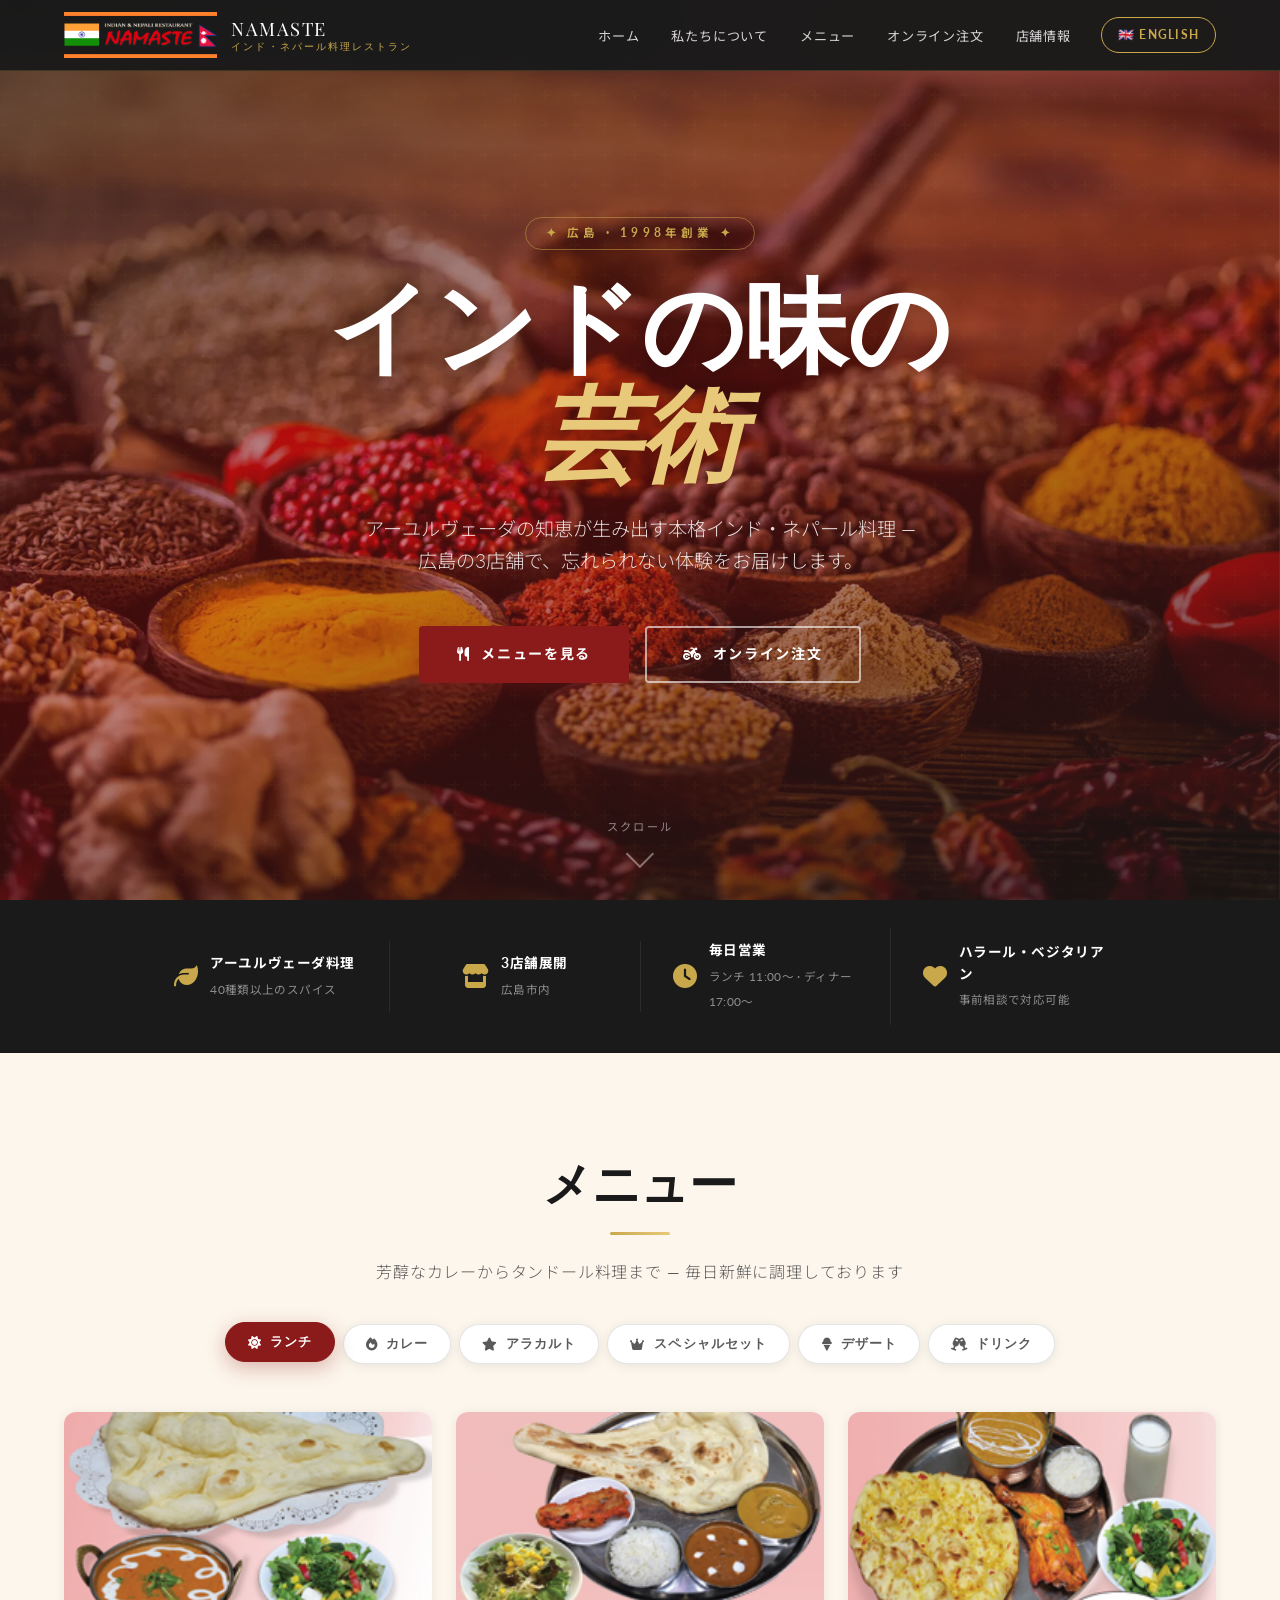
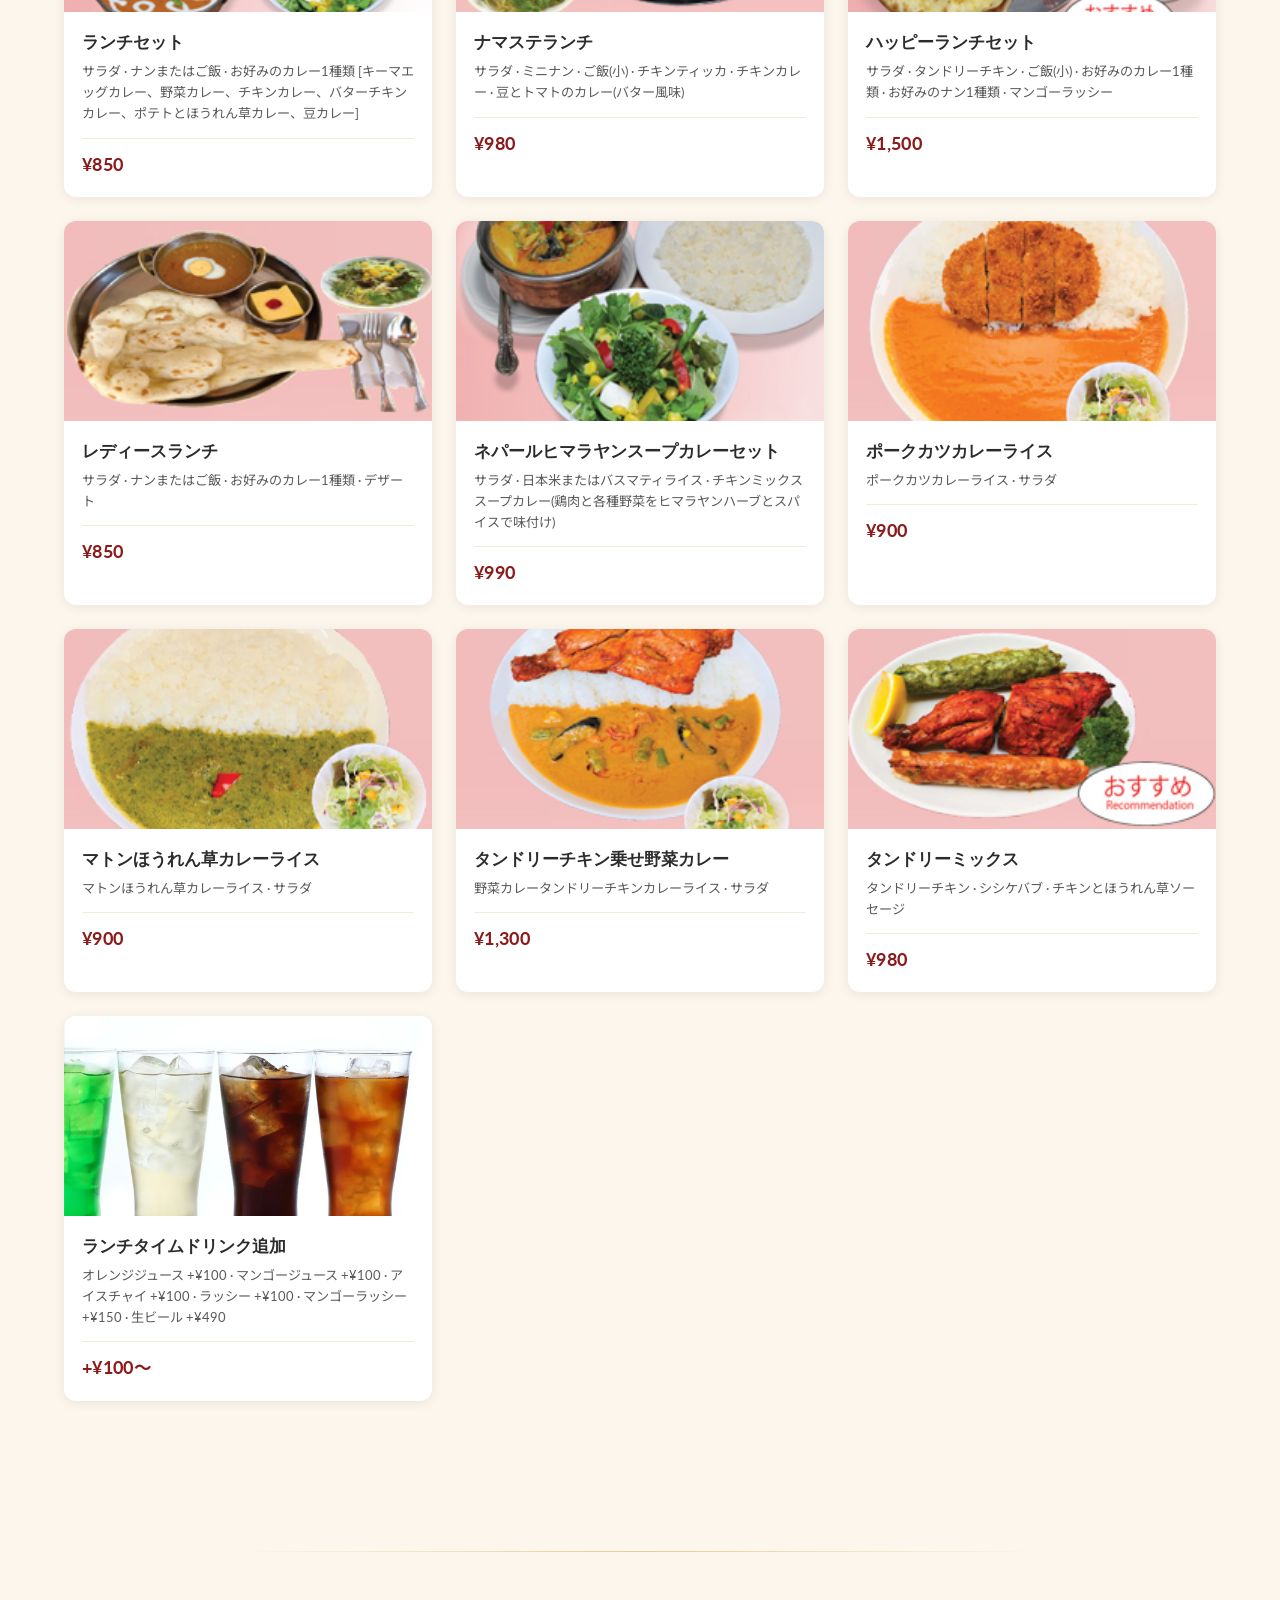
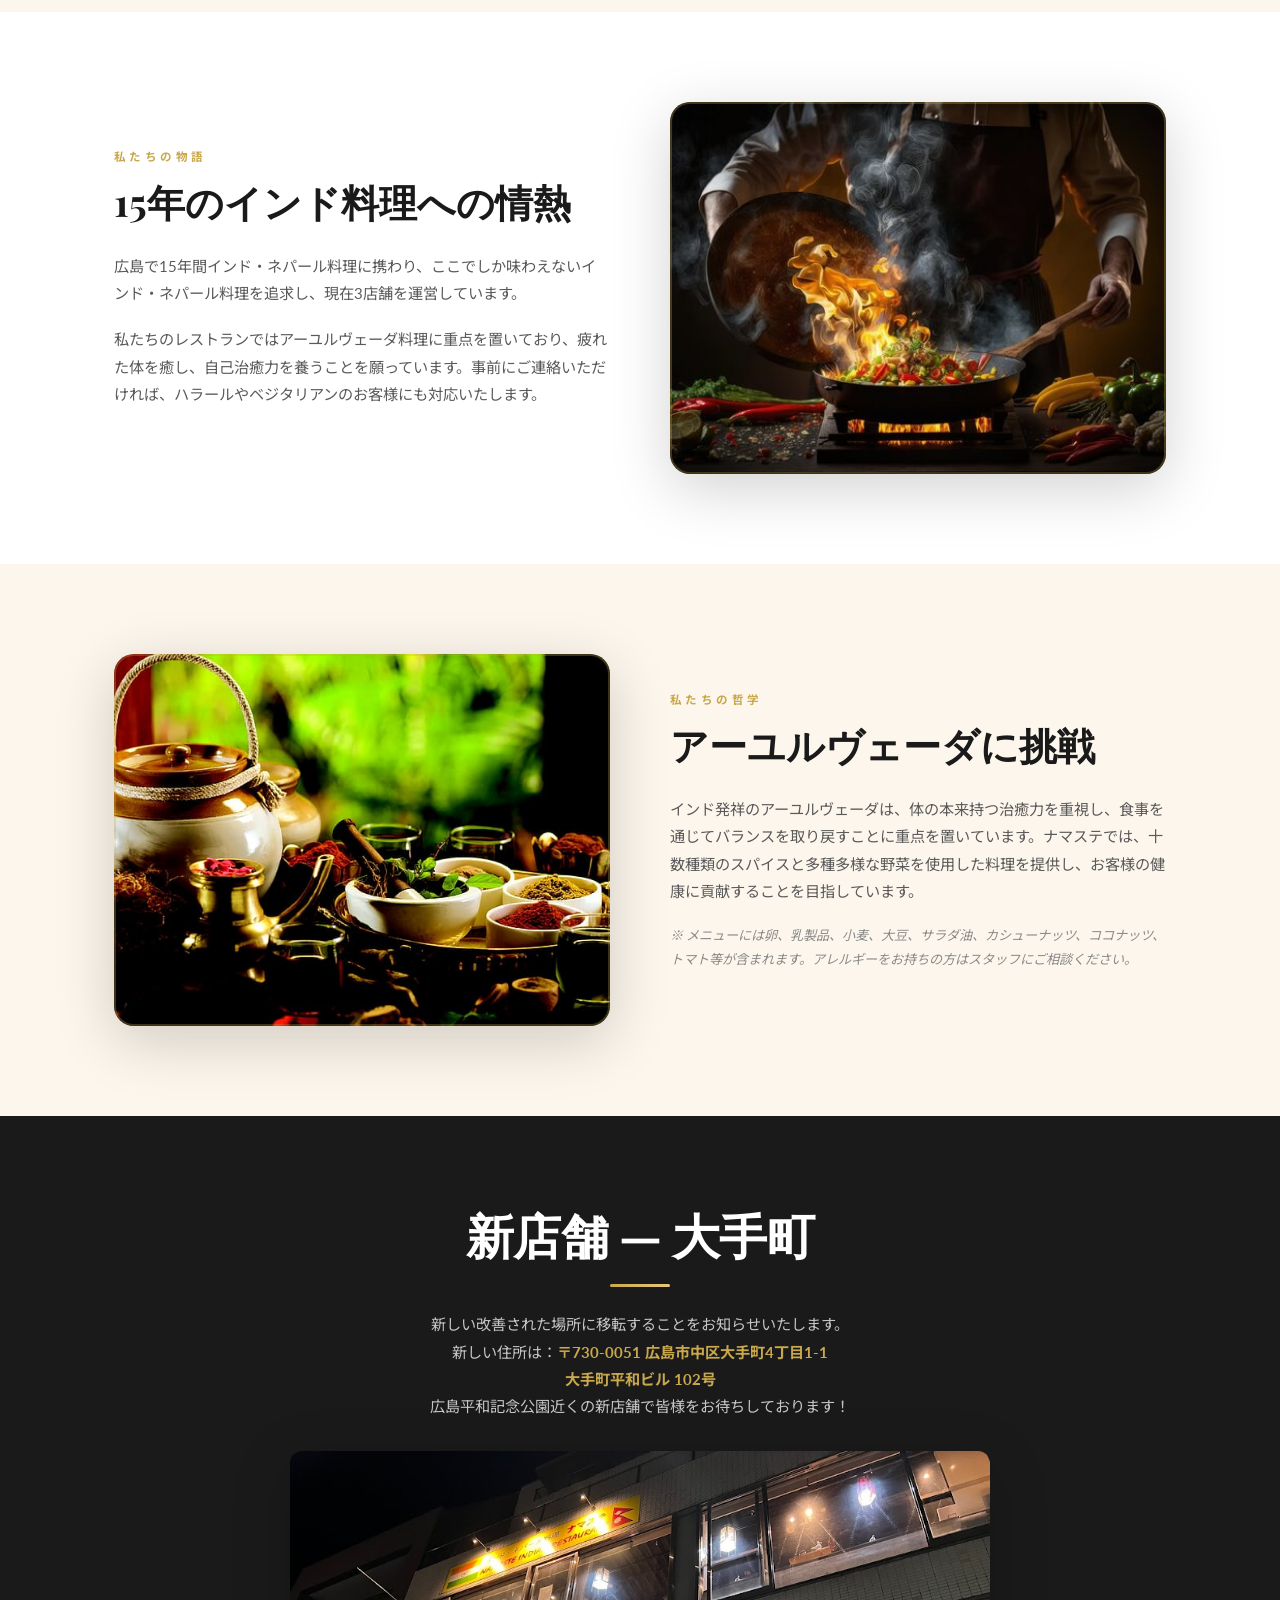
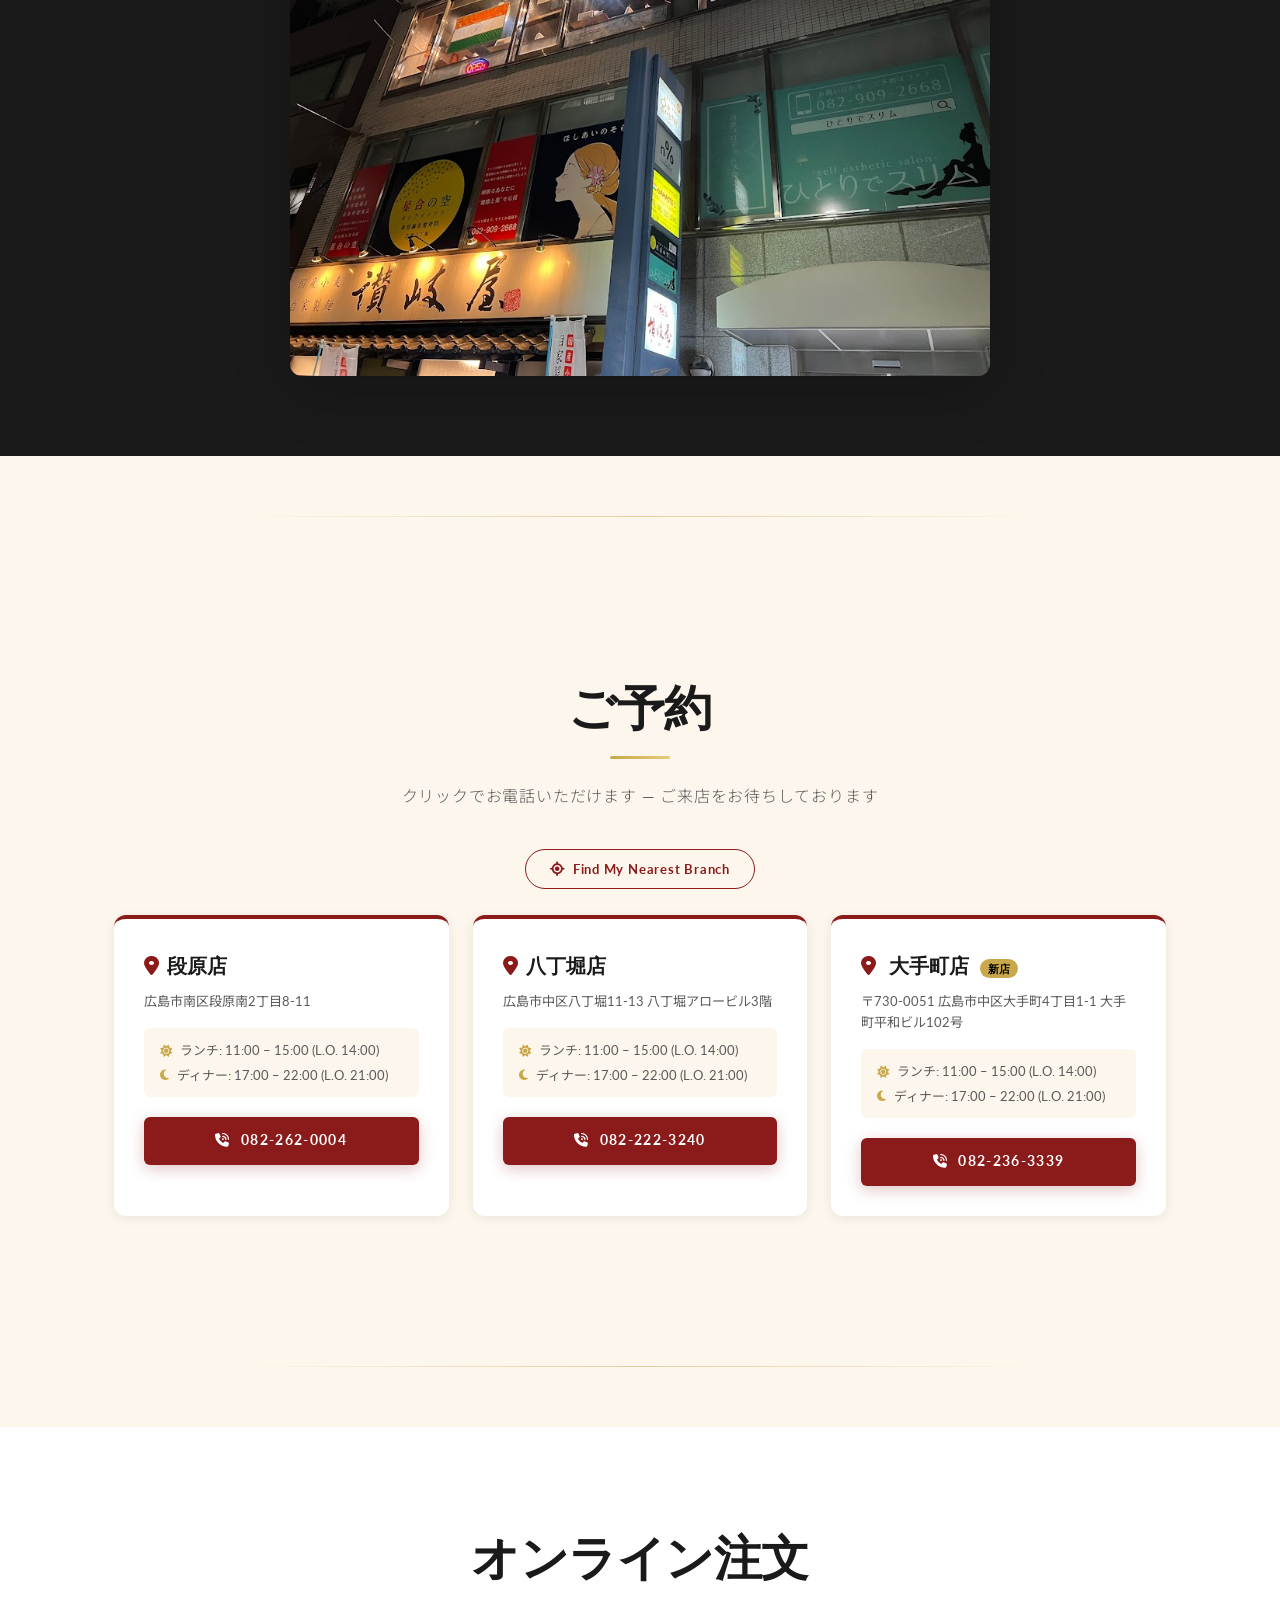
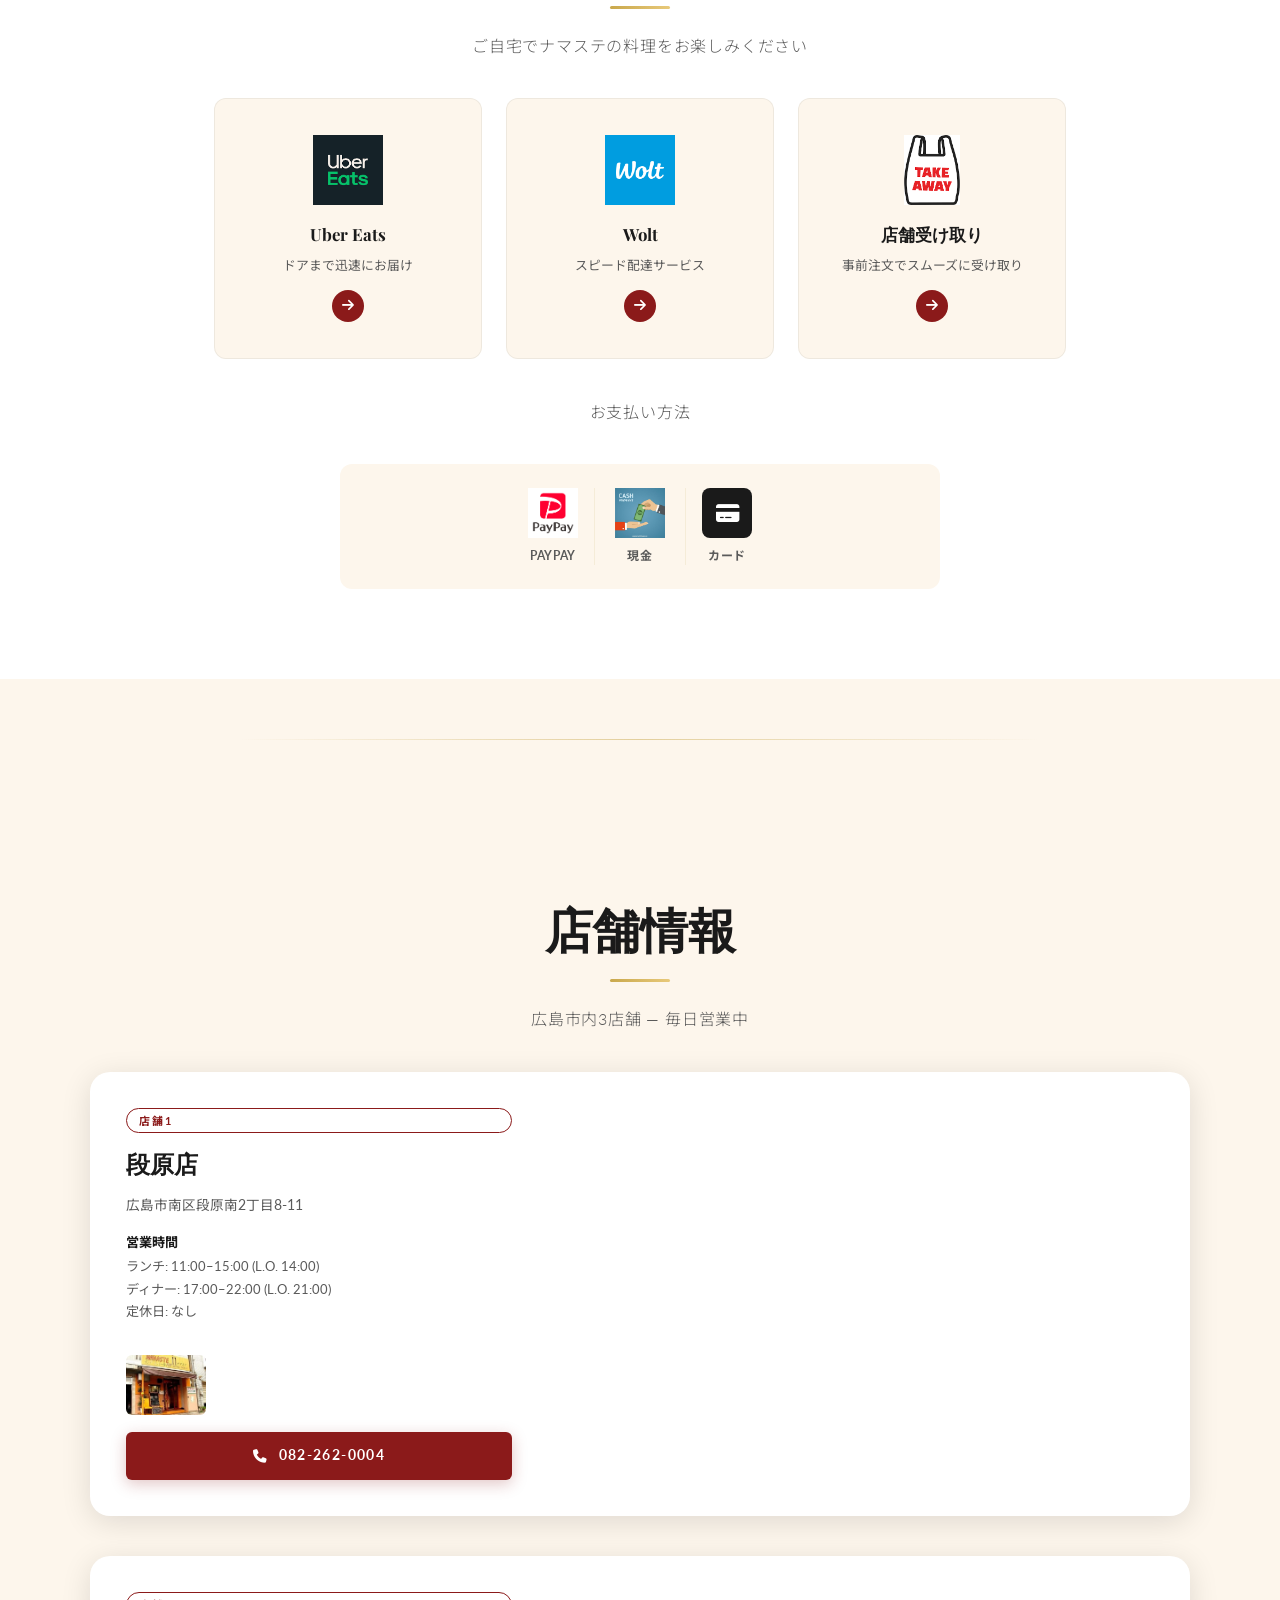
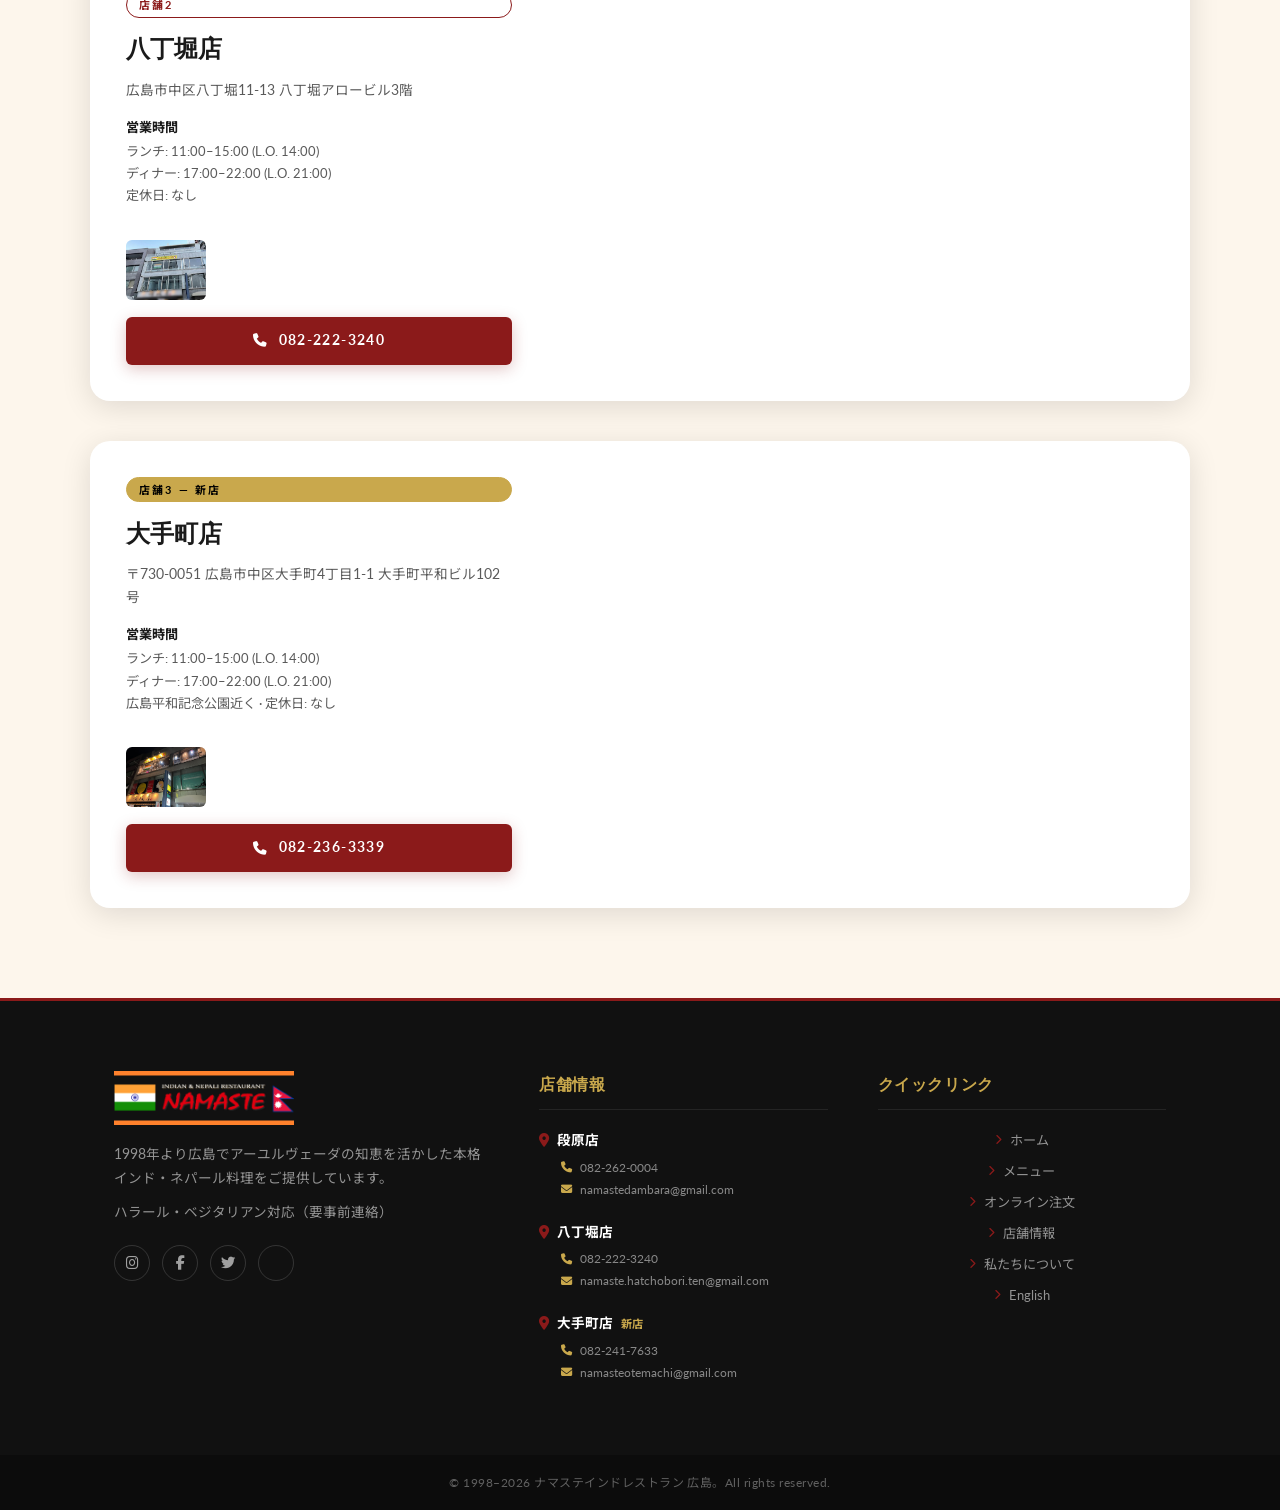
==== web-v2/index.html @ 7090108d "Added new verison of Web in new folder" ====
<!DOCTYPE html>
<html lang="ja">
<head>
  <meta charset="UTF-8" />
  <meta name="viewport" content="width=device-width, initial-scale=1.0" />
  <title>NAMASTE — 本格インド・ネパール料理レストラン 広島</title>
  <meta name="description" content="広島のナマステインドレストラン — 段原、八丁堀、大手町で本格インド・ネパール料理をご提供。イートイン、テイクアウト、Uber Eats・Wolt配達対応。" />
  <link rel="icon" type="image/x-icon" href="img/logo.png" />
  <link rel="stylesheet" href="css/index.css" />
  <link rel="stylesheet" href="css/hamburg.css" />
  <link rel="stylesheet" href="https://cdnjs.cloudflare.com/ajax/libs/font-awesome/6.4.0/css/all.min.css" />
  <script defer src="js/hamburg.js"></script>
  <script defer src="js/jp.index.js"></script>
</head>
<body>

<!-- ============================================================
     HEADER
     ============================================================ -->
<header id="site-header">
  <div class="header-container">
    <a href="#home" class="logo-link" aria-label="ナマステ ホーム">
      <img src="img/logo.png" alt="ナマステ ロゴ" class="logo" />
      <div class="logo-text">
        NAMASTE
        <span>インド・ネパール料理レストラン</span>
      </div>
    </a>

    <nav aria-label="メインナビゲーション">
      <button class="hamburger" id="hamburger" aria-label="メニューを開く" aria-expanded="false">
        <span class="bar"></span>
        <span class="bar"></span>
        <span class="bar"></span>
      </button>

      <ul id="nav-list">
        <li><a href="#home">ホーム</a></li>
        <li><a href="#about_us">私たちについて</a></li>
        <li><a href="#menu">メニュー</a></li>
        <li><a href="#order">オンライン注文</a></li>
        <li><a href="#locations">店舗情報</a></li>
        <li class="mobile-language">
          <a href="english.page.html" class="language-button">🇬🇧 English</a>
        </li>
      </ul>

      <a href="english.page.html" class="language-button desktop-language">🇬🇧 English</a>
    </nav>
  </div>
</header>

<!-- ============================================================
     HERO
     ============================================================ -->
<section class="hero" id="home">
  <div class="hero-bg">
    <img id="heroBg" src="img/main-image.jpg" alt="ナマステレストラン — 本格インド料理" />
  </div>
  <div class="hero-overlay"></div>

  <div class="hero-content">
    <span class="hero-badge">✦ 広島 · 1998年創業 ✦</span>
    <h1 class="hero-title">
      インドの味の<br /><em>芸術</em>
    </h1>
    <p class="hero-tagline">
      アーユルヴェーダの知恵が生み出す本格インド・ネパール料理 —
      広島の3店舗で、忘れられない体験をお届けします。
    </p>
    <div class="hero-cta-group">
      <a href="#menu" class="btn-primary">
        <i class="fas fa-utensils"></i> メニューを見る
      </a>
      <a href="#order" class="btn-secondary">
        <i class="fas fa-motorcycle"></i> オンライン注文
      </a>
    </div>
  </div>

  <div class="hero-scroll-hint" aria-hidden="true">
    <span>スクロール</span>
    <div class="scroll-arrow"></div>
  </div>
</section>

<!-- ============================================================
     FEATURES STRIP
     ============================================================ -->
<div class="features-strip" aria-hidden="true">
  <div class="features-strip-inner">
    <div class="feature-item">
      <span class="feature-icon"><i class="fas fa-leaf"></i></span>
      <div class="feature-text">
        <strong>アーユルヴェーダ料理</strong>
        <span>40種類以上のスパイス</span>
      </div>
    </div>
    <div class="feature-item">
      <span class="feature-icon"><i class="fas fa-store"></i></span>
      <div class="feature-text">
        <strong>3店舗展開</strong>
        <span>広島市内</span>
      </div>
    </div>
    <div class="feature-item">
      <span class="feature-icon"><i class="fas fa-clock"></i></span>
      <div class="feature-text">
        <strong>毎日営業</strong>
        <span>ランチ 11:00〜 · ディナー 17:00〜</span>
      </div>
    </div>
    <div class="feature-item">
      <span class="feature-icon"><i class="fas fa-heart"></i></span>
      <div class="feature-text">
        <strong>ハラール・ベジタリアン</strong>
        <span>事前相談で対応可能</span>
      </div>
    </div>
  </div>
</div>

<!-- ============================================================
     MENU SECTION
     ============================================================ -->
<section id="menu" aria-labelledby="menu-heading">
  <div class="menu-header reveal">
    <h2 class="section-title" id="menu-heading">メニュー</h2>
    <span class="gold-line"></span>
    <p class="section-subtitle">芳醇なカレーからタンドール料理まで — 毎日新鮮に調理しております</p>
  </div>

  <div class="menu-categories" role="tablist" aria-label="メニューカテゴリ">
    <button onclick="showCategory('lunch')" class="active" role="tab">
      <i class="fas fa-sun"></i> ランチ
    </button>
    <button onclick="showCategory('curry')" role="tab">
      <i class="fas fa-fire"></i> カレー
    </button>
    <button onclick="showCategory('ala-carte')" role="tab">
      <i class="fas fa-star"></i> アラカルト
    </button>
    <button onclick="showCategory('special')" role="tab">
      <i class="fas fa-crown"></i> スペシャルセット
    </button>
    <button onclick="showCategory('dessert')" role="tab">
      <i class="fas fa-ice-cream"></i> デザート
    </button>
    <button onclick="showDrinksCategory(this)" role="tab">
      <i class="fas fa-glass-cheers"></i> ドリンク
    </button>
  </div>

  <!-- Food items grid -->
  <div id="menu-items" style="display:grid;"></div>

  <!-- Drinks section -->
  <div id="drinks-items" style="display:none;">
    <div class="drinks-filter container">
      <button class="filter-btn active" data-cat="all">
        <i class="fas fa-star category-icon"></i> すべて
      </button>
      <button class="filter-btn" data-cat="beer">
        <i class="fas fa-beer category-icon"></i> ビール
      </button>
      <button class="filter-btn" data-cat="whiskey">
        <i class="fas fa-whiskey-glass category-icon"></i> ウィスキー
      </button>
      <button class="filter-btn" data-cat="cocktail">
        <i class="fas fa-cocktail category-icon"></i> カクテル
      </button>
      <button class="filter-btn" data-cat="wine">
        <i class="fas fa-wine-bottle category-icon"></i> ワイン
      </button>
      <button class="filter-btn" data-cat="plum">
        <i class="fas fa-wine-glass category-icon"></i> 梅酒
      </button>
      <button class="filter-btn" data-cat="soft">
        <i class="fas fa-glass-water category-icon"></i> ソフトドリンク
      </button>
    </div>
    <div id="drinksContainer"></div>
  </div>
</section>

<hr class="section-divider" />

<!-- ============================================================
     ABOUT SECTION
     ============================================================ -->
<div id="about_us">
  <!-- Experience -->
  <section class="about-section" id="about-experience">
    <div class="about-content reveal">
      <div class="about-text">
        <span class="eyebrow">私たちの物語</span>
        <h2>15年のインド料理への情熱</h2>
        <p>
          広島で15年間インド・ネパール料理に携わり、ここでしか味わえないインド・ネパール料理を追求し、現在3店舗を運営しています。
        </p>
        <p>
          私たちのレストランではアーユルヴェーダ料理に重点を置いており、疲れた体を癒し、自己治癒力を養うことを願っています。事前にご連絡いただければ、ハラールやベジタリアンのお客様にも対応いたします。
        </p>
      </div>
      <div class="about-image-wrap">
        <img src="img/Ecperence.jpg" alt="料理への情熱と技術" loading="lazy" />
      </div>
    </div>
  </section>

  <!-- Ayurveda -->
  <section class="about-section" id="about-ayurveda">
    <div class="about-content reverse reveal">
      <div class="about-text">
        <span class="eyebrow">私たちの哲学</span>
        <h2>アーユルヴェーダに挑戦</h2>
        <p>
          インド発祥のアーユルヴェーダは、体の本来持つ治癒力を重視し、食事を通じてバランスを取り戻すことに重点を置いています。ナマステでは、十数種類のスパイスと多種多様な野菜を使用した料理を提供し、お客様の健康に貢献することを目指しています。
        </p>
        <p style="font-size:0.82rem; color: var(--text-light); font-style: italic;">
          ※ メニューには卵、乳製品、小麦、大豆、サラダ油、カシューナッツ、ココナッツ、トマト等が含まれます。アレルギーをお持ちの方はスタッフにご相談ください。
        </p>
      </div>
      <div class="about-image-wrap">
        <img src="img/Aayurveda.jpg" alt="アーユルヴェーダのスパイスと食材" loading="lazy" />
      </div>
    </div>
  </section>
</div>

<!-- New Store Notice -->
<div class="relocation-section reveal">
  <div class="container">
    <h2 class="section-title" style="color:var(--white);">新店舗 — 大手町</h2>
    <span class="gold-line"></span>
    <p>
      新しい改善された場所に移転することをお知らせいたします。<br />
      新しい住所は：<strong>〒730-0051 広島市中区大手町4丁目1-1<br />
      大手町平和ビル 102号</strong><br />
      広島平和記念公園近くの新店舗で皆様をお待ちしております！
    </p>
    <div class="relocation-img">
      <img src="img/NEW_store_1.jpeg" alt="大手町新店舗外観" loading="lazy" />
    </div>
  </div>
</div>

<hr class="section-divider" />

<!-- ============================================================
     RESERVATIONS
     ============================================================ -->
<section class="reservations-section" aria-labelledby="reservations-heading">
  <div class="container">
    <h2 class="section-title reveal" id="reservations-heading">ご予約</h2>
    <span class="gold-line"></span>
    <p class="section-subtitle reveal">クリックでお電話いただけます — ご来店をお待ちしております</p>
  </div>

  <!-- Geo detect -->
<div class="container" style="text-align:center;">
  <button class="geo-btn" id="geoBtn" onclick="findNearest()">
    <i class="fas fa-location-crosshairs"></i> Find My Nearest Branch
  </button>
</div>
<div class="container">
  <div class="nearest-banner" id="nearestBanner">
    <i class="fas fa-star"></i>
    <span id="nearestText">Detecting…</span>
  </div>
</div>

  <div class="branches-grid">
    <!-- Dambara -->
    <div class="branch-card reveal">
      <h3><i class="fas fa-map-marker-alt" style="color:var(--crimson);margin-right:8px;"></i>段原店</h3>
      <p class="branch-addr">広島市南区段原南2丁目8-11</p>
      <div class="branch-hours">
        <span><i class="fas fa-sun"></i> ランチ: 11:00 – 15:00 (L.O. 14:00)</span>
        <span><i class="fas fa-moon"></i> ディナー: 17:00 – 22:00 (L.O. 21:00)</span>
      </div>
      <a href="tel:0822620004" class="call-button">
        <i class="fas fa-phone-volume"></i> 082-262-0004
      </a>
    </div>

    <!-- Hatchobori -->
    <div class="branch-card reveal">
      <h3><i class="fas fa-map-marker-alt" style="color:var(--crimson);margin-right:8px;"></i>八丁堀店</h3>
      <p class="branch-addr">広島市中区八丁堀11-13 八丁堀アロービル3階</p>
      <div class="branch-hours">
        <span><i class="fas fa-sun"></i> ランチ: 11:00 – 15:00 (L.O. 14:00)</span>
        <span><i class="fas fa-moon"></i> ディナー: 17:00 – 22:00 (L.O. 21:00)</span>
      </div>
      <a href="tel:0822223240" class="call-button">
        <i class="fas fa-phone-volume"></i> 082-222-3240
      </a>
    </div>

    <!-- Otemachi -->
    <div class="branch-card reveal">
      <h3>
        <i class="fas fa-map-marker-alt" style="color:var(--crimson);margin-right:8px;"></i>
        大手町店 <span style="font-size:0.7rem;background:var(--gold);color:#000;padding:2px 8px;border-radius:10px;margin-left:6px;font-weight:700;">新店</span>
      </h3>
      <p class="branch-addr">〒730-0051 広島市中区大手町4丁目1-1 大手町平和ビル102号</p>
      <div class="branch-hours">
        <span><i class="fas fa-sun"></i> ランチ: 11:00 – 15:00 (L.O. 14:00)</span>
        <span><i class="fas fa-moon"></i> ディナー: 17:00 – 22:00 (L.O. 21:00)</span>
      </div>
      <a href="tel:0822363339" class="call-button">
        <i class="fas fa-phone-volume"></i> 082-236-3339
      </a>
    </div>
  </div>
</section>

<hr class="section-divider" />

<!-- ============================================================
     ONLINE ORDER
     ============================================================ -->
<section class="order-section" id="order" aria-labelledby="order-heading">
  <div class="container">
    <h2 class="section-title reveal" id="order-heading">オンライン注文</h2>
    <span class="gold-line"></span>
    <p class="section-subtitle reveal">ご自宅でナマステの料理をお楽しみください</p>
  </div>

  <div class="order-cards">
    <a href="#" class="order-card reveal">
      <img src="img/ubber_eats.png" alt="Uber Eats" class="order-card-img" loading="lazy" />
      <h3>Uber Eats</h3>
      <p>ドアまで迅速にお届け</p>
      <span class="order-arrow"><i class="fas fa-arrow-right"></i></span>
    </a>
    <a href="#" class="order-card reveal">
      <img src="img/wolt.png" alt="Wolt" class="order-card-img" loading="lazy" />
      <h3>Wolt</h3>
      <p>スピード配達サービス</p>
      <span class="order-arrow"><i class="fas fa-arrow-right"></i></span>
    </a>
    <a href="#" class="order-card reveal">
      <img src="img/take_away.png" alt="テイクアウト" class="order-card-img" loading="lazy" />
      <h3>店舗受け取り</h3>
      <p>事前注文でスムーズに受け取り</p>
      <span class="order-arrow"><i class="fas fa-arrow-right"></i></span>
    </a>
  </div>

  <!-- Payment methods -->
  <div class="container" style="margin-top:2.5em;">
    <p class="section-subtitle" style="margin-bottom:1em;">お支払い方法</p>
    <div class="payment-row reveal">
      <div class="payment-item">
        <img src="img/paypay.png" alt="PayPay" loading="lazy" />
        <span>PayPay</span>
      </div>
      <div class="payment-item" style="padding:0 20px;border-left:1px solid var(--cream-dark);border-right:1px solid var(--cream-dark);">
        <img src="img/cash_pay.jpg" alt="現金" loading="lazy" />
        <span>現金</span>
      </div>
      <div class="payment-item">
        <div style="width:50px;height:50px;background:var(--charcoal);border-radius:8px;display:flex;align-items:center;justify-content:center;">
          <i class="fas fa-credit-card" style="color:white;font-size:1.3rem;"></i>
        </div>
        <span>カード</span>
      </div>
    </div>
  </div>
</section>

<hr class="section-divider" />

<!-- ============================================================
     LOCATIONS
     ============================================================ -->
<section class="locations-section" id="locations" aria-labelledby="locations-heading">
  <div class="container">
    <h2 class="section-title reveal" id="locations-heading">店舗情報</h2>
    <span class="gold-line"></span>
    <p class="section-subtitle reveal">広島市内3店舗 — 毎日営業中</p>
  </div>

  <div class="container">
    <!-- Store 1: Dambara -->
    <div class="location-card reveal">
      <div class="location-info">
        <span class="location-badge">店舗1</span>
        <h3>段原店</h3>
        <address>広島市南区段原南2丁目8-11</address>
        <div class="location-hours">
          <strong>営業時間</strong>
          ランチ: 11:00–15:00 (L.O. 14:00)<br />
          ディナー: 17:00–22:00 (L.O. 21:00)<br />
          定休日: なし
        </div>
        <div class="location-store-imgs">
          <img src="img/store_damnbara.jpg" alt="段原店" loading="lazy" />
        </div>
        <a href="tel:0822620004" class="call-button" style="margin-top:1.25em;">
          <i class="fas fa-phone"></i> 082-262-0004
        </a>
      </div>
      <div class="location-map">
        <iframe
          src="https://www.google.com/maps/embed?pb=!1m18!1m12!1m3!1d13170.638243427513!2d132.4585525871582!3d34.38457799999998!2m3!1f0!2f0!3f0!3m2!1i1024!2i768!4f13.1!3m3!1m2!1s0x355aa1fa2b9f9dbb%3A0xc8619b142b83a390!2sNamaste%20Indian%20Restaurant!5e0!3m2!1sen!2snp!4v1722156039925!5m2!1sen!2snp"
          title="段原店 地図"
          allowfullscreen=""
          loading="lazy"
          referrerpolicy="no-referrer-when-downgrade">
        </iframe>
      </div>
    </div>

    <!-- Store 2: Hatchobori -->
    <div class="location-card reveal">
      <div class="location-info">
        <span class="location-badge">店舗2</span>
        <h3>八丁堀店</h3>
        <address>広島市中区八丁堀11-13 八丁堀アロービル3階</address>
        <div class="location-hours">
          <strong>営業時間</strong>
          ランチ: 11:00–15:00 (L.O. 14:00)<br />
          ディナー: 17:00–22:00 (L.O. 21:00)<br />
          定休日: なし
        </div>
        <div class="location-store-imgs">
          <img src="img/New_location.jpg" alt="八丁堀店" loading="lazy" />
        </div>
        <a href="tel:0822223240" class="call-button" style="margin-top:1.25em;">
          <i class="fas fa-phone"></i> 082-222-3240
        </a>
      </div>
      <div class="location-map">
        <iframe
          src="https://www.google.com/maps/embed?pb=!1m14!1m8!1m3!1d13169.012060725228!2d132.4432983!3d34.3949144!3m2!1i1024!2i768!4f13.1!3m3!1m2!1s0x355aa1fa2b753d3b%3A0x86414e2672b36241!2sNamaste!5e0!3m2!1sen!2snp!4v1722155932409!5m2!1sen!2snp"
          title="八丁堀店 地図"
          allowfullscreen=""
          loading="lazy"
          referrerpolicy="no-referrer-when-downgrade">
        </iframe>
      </div>
    </div>

    <!-- Store 3: Otemachi -->
    <div class="location-card reveal">
      <div class="location-info">
        <span class="location-badge" style="background:var(--gold);color:#000;border-color:var(--gold);">店舗3 — 新店</span>
        <h3>大手町店</h3>
        <address>〒730-0051 広島市中区大手町4丁目1-1 大手町平和ビル102号</address>
        <div class="location-hours">
          <strong>営業時間</strong>
          ランチ: 11:00–15:00 (L.O. 14:00)<br />
          ディナー: 17:00–22:00 (L.O. 21:00)<br />
          広島平和記念公園近く · 定休日: なし
        </div>
        <div class="location-store-imgs">
          <img src="img/NEW_store_1.jpeg" alt="大手町新店舗" loading="lazy" />
        </div>
        <a href="tel:0822363339" class="call-button" style="margin-top:1.25em;">
          <i class="fas fa-phone"></i> 082-236-3339
        </a>
      </div>
      <div class="location-map">
        <iframe
          src="https://www.google.com/maps/embed?pb=!1m18!1m12!1m3!1d3292.602863125529!2d132.45392719999998!3d34.3860197!2m3!1f0!2f0!3f0!3m2!1i1024!2i768!4f13.1!3m3!1m2!1s0x355aa3bfef8ae449%3A0x4b156fe8a578f52!2sIndian%20Restaurant%20Namaste!5e0!3m2!1sen!2snp!4v1754825422351!5m2!1sen!2snp"
          title="大手町店 地図"
          allowfullscreen=""
          loading="lazy"
          referrerpolicy="no-referrer-when-downgrade">
        </iframe>
      </div>
    </div>
  </div>
</section>

<!-- ============================================================
     SITE FOOTER
     ============================================================ -->
<footer class="site-footer">
  <div class="footer-grid">
    <!-- Brand -->
    <div class="footer-brand">
      <img src="img/logo.png" alt="ナマステ ロゴ" />
      <p>1998年より広島でアーユルヴェーダの知恵を活かした本格インド・ネパール料理をご提供しています。</p>
      <p>ハラール・ベジタリアン対応（要事前連絡）</p>
      <div class="social-links">
        <a href="#" aria-label="Instagram"><i class="fab fa-instagram"></i></a>
        <a href="#" aria-label="Facebook"><i class="fab fa-facebook-f"></i></a>
        <a href="#" aria-label="Twitter"><i class="fab fa-twitter"></i></a>
        <a href="#" aria-label="TripAdvisor"><i class="fab fa-tripadvisor"></i></a>
      </div>
    </div>

    <!-- Branches -->
    <div class="footer-col">
      <h4>店舗情報</h4>
      <div class="footer-branch">
        <h5><i class="fas fa-map-marker-alt"></i> 段原店</h5>
        <p><i class="fas fa-phone"></i> 082-262-0004</p>
        <p><i class="fas fa-envelope"></i> namastedambara@gmail.com</p>
      </div>
      <div class="footer-branch">
        <h5><i class="fas fa-map-marker-alt"></i> 八丁堀店</h5>
        <p><i class="fas fa-phone"></i> 082-222-3240</p>
        <p><i class="fas fa-envelope"></i> namaste.hatchobori.ten@gmail.com</p>
      </div>
      <div class="footer-branch">
        <h5><i class="fas fa-map-marker-alt"></i> 大手町店 <span style="color:var(--gold);font-size:0.7rem;">新店</span></h5>
        <p><i class="fas fa-phone"></i> 082-241-7633</p>
        <p><i class="fas fa-envelope"></i> namasteotemachi@gmail.com</p>
      </div>
    </div>

    <!-- Quick Links -->
    <div class="footer-col">
      <h4>クイックリンク</h4>
      <nav class="footer-links" aria-label="フッターナビゲーション">
        <a href="#home"><i class="fas fa-chevron-right"></i> ホーム</a>
        <a href="#menu"><i class="fas fa-chevron-right"></i> メニュー</a>
        <a href="#order"><i class="fas fa-chevron-right"></i> オンライン注文</a>
        <a href="#locations"><i class="fas fa-chevron-right"></i> 店舗情報</a>
        <a href="#about_us"><i class="fas fa-chevron-right"></i> 私たちについて</a>
        <a href="english.page.html"><i class="fas fa-chevron-right"></i> English</a>
      </nav>
    </div>
  </div>

  <div class="footer-bottom">
    <p>
      &copy; 1998–<script>document.write(new Date().getFullYear())</script>
      ナマステインドレストラン 広島。All rights reserved.
    </p>
  </div>
</footer>

<!-- Back to Top -->
<button id="page-top" aria-label="ページトップへ戻る" title="ページトップへ">
  <i class="fas fa-chevron-up"></i>
</button>

</body>
</html>
---- web-v2/css/index.css ----
/* ============================================================
   NAMASTE INDIAN RESTAURANT — Main Stylesheet
   Design: Japanese Minimalism × Indian Warmth
   ============================================================ */

/* ── Google Fonts ── */
@import url('https://fonts.googleapis.com/css2?family=Playfair+Display:ital,wght@0,400;0,600;0,700;1,400&family=Lato:wght@300;400;700&family=Noto+Sans+JP:wght@300;400;700&display=swap');

/* ── CSS Variables ── */
:root {
  --crimson:      #8B1A1A;
  --crimson-dark: #6B1313;
  --crimson-light:#C0392B;
  --gold:         #C9A84C;
  --gold-light:   #E8C97A;
  --cream:        #FDF6EC;
  --cream-dark:   #F5ECD8;
  --charcoal:     #1A1A1A;
  --text-dark:    #2C2C2C;
  --text-mid:     #5A5A5A;
  --text-light:   #8A8A8A;
  --white:        #FFFFFF;
  --shadow-sm:    0 2px 12px rgba(0,0,0,0.08);
  --shadow-md:    0 6px 30px rgba(0,0,0,0.12);
  --shadow-lg:    0 15px 60px rgba(0,0,0,0.18);
  --radius-sm:    6px;
  --radius-md:    12px;
  --radius-lg:    20px;
  --transition:   0.35s cubic-bezier(0.4, 0, 0.2, 1);
}

/* ── Reset & Base ── */
*, *::before, *::after { box-sizing: border-box; margin: 0; padding: 0; }

html { scroll-behavior: smooth; font-size: 16px; }

body {
  font-family: 'Lato', 'Noto Sans JP', sans-serif;
  background-color: var(--cream);
  color: var(--text-dark);
  min-height: 100vh;
  overflow-x: hidden;
  line-height: 1.6;
}

img { max-width: 100%; display: block; }

a { text-decoration: none; color: inherit; }

ul { list-style: none; }

/* ── Utility ── */
.container { max-width: 1200px; margin: 0 auto; padding: 0 24px; }

.section-title {
  font-family: 'Playfair Display', serif;
  font-size: clamp(2rem, 4vw, 3rem);
  color: var(--charcoal);
  text-align: center;
  margin-bottom: 0.25em;
  letter-spacing: -0.01em;
}

.section-subtitle {
  text-align: center;
  color: var(--text-mid);
  font-size: 1rem;
  font-weight: 300;
  margin-bottom: 2.5em;
  letter-spacing: 0.05em;
}

.gold-line {
  display: block;
  width: 60px;
  height: 3px;
  background: linear-gradient(90deg, var(--gold), var(--gold-light));
  margin: 0.75em auto 1.5em;
  border-radius: 2px;
}

.section-divider {
  border: none;
  height: 1px;
  background: linear-gradient(90deg, transparent, var(--gold), transparent);
  margin: 60px auto;
  max-width: 800px;
  opacity: 0.5;
}

/* ============================================================
   Geo MAP
   ============================================================ */

/* ── NEAREST BRANCH ── */
.nearest-banner{display:none;align-items:center;gap:10px;background:var(--gold);color:var(--charcoal);padding:10px 16px;border-radius:var(--radius-sm);font-size:.82rem;font-weight:700;margin-bottom:16px;animation:heroFadeIn .5s ease}
.nearest-banner i{font-size:1rem}
.branch-card.nearest{border-top-color:var(--gold);box-shadow:0 0 0 2px var(--gold),var(--shadow-md)}
.nearest-banner.show{display:flex}

/* Mobile: geo button */
.geo-btn{display:flex;align-items:center;justify-content:center;gap:8px;margin:0 auto 2em;padding:11px 24px;background:transparent;border:1.5px solid var(--crimson);border-radius:30px;color:var(--crimson);font-family:'Lato',sans-serif;font-size:.82rem;font-weight:700;letter-spacing:.06em;cursor:pointer;transition:all var(--transition)}
.geo-btn:hover{background:var(--crimson);color:var(--white)}
.geo-btn i{font-size:.9rem}

/* ============================================================
   HEADER & NAVIGATION
   ============================================================ */
header {
  position: fixed;
  top: 0; left: 0; right: 0;
  z-index: 1000;
  background: rgba(26, 26, 26, 0.97);
  backdrop-filter: blur(12px);
  border-bottom: 1px solid rgba(201, 168, 76, 0.2);
  transition: background var(--transition), box-shadow var(--transition);
}

header.scrolled {
  background: rgba(26, 26, 26, 0.99);
  box-shadow: 0 2px 30px rgba(0,0,0,0.3);
}

.header-container {
  display: flex;
  justify-content: space-between;
  align-items: center;
  max-width: 1200px;
  margin: 0 auto;
  padding: 0 24px;
  height: 70px;
}

.logo-link { display: flex; align-items: center; gap: 14px; }

.logo {
  height: 46px;
  width: auto;
  pointer-events: none;
  user-select: none;
  filter: brightness(1.05);
}

.logo-text {
  font-family: 'Playfair Display', serif;
  font-size: 1.15rem;
  color: var(--white);
  letter-spacing: 0.08em;
  line-height: 1.2;
}

.logo-text span {
  display: block;
  font-size: 0.65rem;
  color: var(--gold);
  font-family: 'Lato', sans-serif;
  font-weight: 300;
  letter-spacing: 0.2em;
  text-transform: uppercase;
}

nav { display: flex; align-items: center; gap: 8px; }

#nav-list {
  display: flex;
  align-items: center;
  gap: 4px;
}

#nav-list li a {
  color: rgba(255,255,255,0.82);
  font-size: 0.82rem;
  font-weight: 400;
  letter-spacing: 0.06em;
  text-transform: uppercase;
  padding: 8px 14px;
  border-radius: var(--radius-sm);
  transition: color var(--transition), background var(--transition);
  position: relative;
}

#nav-list li a::after {
  content: '';
  position: absolute;
  bottom: 4px; left: 14px; right: 14px;
  height: 1px;
  background: var(--gold);
  transform: scaleX(0);
  transition: transform var(--transition);
}

#nav-list li a:hover { color: var(--gold); }
#nav-list li a:hover::after { transform: scaleX(1); }

.language-button {
  display: inline-flex;
  align-items: center;
  gap: 6px;
  padding: 7px 16px;
  border: 1px solid var(--gold);
  border-radius: 30px;
  color: var(--gold);
  font-size: 0.78rem;
  font-weight: 700;
  letter-spacing: 0.1em;
  text-transform: uppercase;
  background: transparent;
  transition: background var(--transition), color var(--transition);
  margin-left: 8px;
}

.language-button:hover {
  background: var(--gold);
  color: var(--charcoal);
}

/* Hamburger */
.hamburger {
  display: none;
  flex-direction: column;
  justify-content: center;
  gap: 5px;
  cursor: pointer;
  width: 36px;
  height: 36px;
  padding: 4px;
  margin-left: 8px;
}

.hamburger .bar {
  width: 24px;
  height: 2px;
  background: var(--white);
  border-radius: 2px;
  transition: all 0.35s ease;
  transform-origin: center;
}

.hamburger.active .bar:nth-child(1) { transform: translateY(7px) rotate(45deg); }
.hamburger.active .bar:nth-child(2) { opacity: 0; transform: scaleX(0); }
.hamburger.active .bar:nth-child(3) { transform: translateY(-7px) rotate(-45deg); }

/* Mobile nav */
.mobile-language { display: none; }

/* ============================================================
   HERO SECTION
   ============================================================ */
.hero {
  position: relative;
  height: 100vh;
  min-height: 600px;
  overflow: hidden;
  display: flex;
  align-items: center;
  justify-content: center;
}

.hero-bg {
  position: absolute;
  inset: 0;
  z-index: 0;
}

.hero-bg img {
  width: 100%;
  height: 100%;
  object-fit: cover;
  object-position: center;
  will-change: transform;
}

.hero-overlay {
  position: absolute;
  inset: 0;
  background: linear-gradient(
    160deg,
    rgba(26,26,26,0.72) 0%,
    rgba(139,26,26,0.45) 50%,
    rgba(26,26,26,0.75) 100%
  );
  z-index: 1;
}

/* Decorative corner */
.hero-overlay::before {
  content: '';
  position: absolute;
  top: 0; left: 0;
  width: 100%; height: 100%;
  background: url("data:image/svg+xml,%3Csvg width='60' height='60' viewBox='0 0 60 60' xmlns='http://www.w3.org/2000/svg'%3E%3Cg fill='none' fill-rule='evenodd'%3E%3Cg fill='%23C9A84C' fill-opacity='0.03'%3E%3Cpath d='M36 34v-4h-2v4h-4v2h4v4h2v-4h4v-2h-4zm0-30V0h-2v4h-4v2h4v4h2V6h4V4h-4zM6 34v-4H4v4H0v2h4v4h2v-4h4v-2H6zM6 4V0H4v4H0v2h4v4h2V6h4V4H6z'/%3E%3C/g%3E%3C/g%3E%3C/svg%3E");
}

.hero-content {
  position: relative;
  z-index: 2;
  text-align: center;
  color: var(--white);
  padding: 0 24px;
  max-width: 780px;
  animation: heroFadeIn 1.2s ease forwards;
}

@keyframes heroFadeIn {
  from { opacity: 0; transform: translateY(30px); }
  to   { opacity: 1; transform: translateY(0); }
}

.hero-badge {
  display: inline-block;
  font-size: 0.72rem;
  font-weight: 700;
  letter-spacing: 0.35em;
  text-transform: uppercase;
  color: var(--gold);
  border: 1px solid rgba(201, 168, 76, 0.5);
  border-radius: 30px;
  padding: 6px 20px;
  margin-bottom: 1.5em;
  animation: heroFadeIn 1.2s 0.2s ease both;
}

.hero-title {
  font-family: 'Playfair Display', serif;
  font-size: clamp(3rem, 8vw, 6.5rem);
  line-height: 1.05;
  font-weight: 700;
  margin-bottom: 0.3em;
  animation: heroFadeIn 1.2s 0.4s ease both;
  text-shadow: 0 2px 20px rgba(0,0,0,0.3);
}

.hero-title em {
  font-style: italic;
  color: var(--gold-light);
}

.hero-tagline {
  font-size: clamp(1rem, 2vw, 1.2rem);
  font-weight: 300;
  line-height: 1.7;
  color: rgba(255,255,255,0.85);
  margin-bottom: 2.5em;
  animation: heroFadeIn 1.2s 0.6s ease both;
  max-width: 560px;
  margin-left: auto;
  margin-right: auto;
}

.hero-cta-group {
  display: flex;
  gap: 16px;
  justify-content: center;
  flex-wrap: wrap;
  animation: heroFadeIn 1.2s 0.8s ease both;
}

.btn-primary {
  display: inline-flex;
  align-items: center;
  gap: 10px;
  padding: 15px 36px;
  background: var(--crimson);
  color: var(--white);
  border: 2px solid var(--crimson);
  border-radius: 4px;
  font-size: 0.88rem;
  font-weight: 700;
  letter-spacing: 0.12em;
  text-transform: uppercase;
  cursor: pointer;
  transition: background var(--transition), transform var(--transition), box-shadow var(--transition);
  box-shadow: 0 4px 20px rgba(139,26,26,0.35);
}

.btn-primary:hover {
  background: var(--crimson-dark);
  transform: translateY(-2px);
  box-shadow: 0 8px 30px rgba(139,26,26,0.5);
}

.btn-secondary {
  display: inline-flex;
  align-items: center;
  gap: 10px;
  padding: 15px 36px;
  background: transparent;
  color: var(--white);
  border: 2px solid rgba(255,255,255,0.6);
  border-radius: 4px;
  font-size: 0.88rem;
  font-weight: 700;
  letter-spacing: 0.12em;
  text-transform: uppercase;
  cursor: pointer;
  transition: border-color var(--transition), background var(--transition), transform var(--transition);
}

.btn-secondary:hover {
  border-color: var(--gold);
  color: var(--gold);
  transform: translateY(-2px);
}

.hero-scroll-hint {
  position: absolute;
  bottom: 36px;
  left: 50%;
  transform: translateX(-50%);
  z-index: 2;
  display: flex;
  flex-direction: column;
  align-items: center;
  gap: 8px;
  color: rgba(255,255,255,0.5);
  font-size: 0.7rem;
  letter-spacing: 0.2em;
  text-transform: uppercase;
  animation: bounce 2s infinite;
}

.hero-scroll-hint span { display: block; }

.scroll-arrow {
  width: 20px;
  height: 20px;
  border-right: 2px solid rgba(255,255,255,0.4);
  border-bottom: 2px solid rgba(255,255,255,0.4);
  transform: rotate(45deg);
}

@keyframes bounce {
  0%, 100% { transform: translateX(-50%) translateY(0); }
  50%       { transform: translateX(-50%) translateY(8px); }
}

/* ============================================================
   FEATURES STRIP
   ============================================================ */
.features-strip {
  background: var(--charcoal);
  padding: 28px 24px;
}

.features-strip-inner {
  max-width: 1000px;
  margin: 0 auto;
  display: flex;
  justify-content: center;
  align-items: center;
  gap: 0;
  flex-wrap: wrap;
}

.feature-item {
  display: flex;
  align-items: center;
  gap: 12px;
  padding: 12px 32px;
  border-right: 1px solid rgba(255,255,255,0.08);
  flex: 1;
  min-width: 180px;
  justify-content: center;
}

.feature-item:last-child { border-right: none; }

.feature-icon {
  font-size: 1.5rem;
  color: var(--gold);
}

.feature-text { color: rgba(255,255,255,0.8); }

.feature-text strong {
  display: block;
  font-size: 0.85rem;
  font-weight: 700;
  color: var(--white);
  letter-spacing: 0.04em;
}

.feature-text span {
  font-size: 0.72rem;
  color: rgba(255,255,255,0.5);
  letter-spacing: 0.03em;
}

/* ── DISH CAROUSEL ── */
.carousel-section{padding:70px 0;background:var(--charcoal);overflow:hidden}
.carousel-section .section-title{color:var(--white)}
.carousel-track-wrap{overflow:hidden;position:relative;margin-top:2em}
.carousel-track-wrap::before,.carousel-track-wrap::after{content:'';position:absolute;top:0;bottom:0;width:120px;z-index:2;pointer-events:none}
.carousel-track-wrap::before{left:0;background:linear-gradient(90deg,var(--charcoal),transparent)}
.carousel-track-wrap::after{right:0;background:linear-gradient(-90deg,var(--charcoal),transparent)}
.carousel-track{display:flex;gap:20px;width:max-content;animation:carouselScroll 35s linear infinite}
.carousel-track:hover{animation-play-state:paused}
.carousel-card{width:220px;flex-shrink:0;border-radius:var(--radius-md);overflow:hidden;position:relative;cursor:pointer}
.carousel-card img{width:220px;height:280px;object-fit:cover;display:block;transition:transform .5s ease}
.carousel-card:hover img{transform:scale(1.06)}
.carousel-card-label{position:absolute;bottom:0;left:0;right:0;padding:14px 12px 12px;background:linear-gradient(transparent,rgba(0,0,0,.75));color:#fff;font-family:'Playfair Display',serif;font-size:.9rem;line-height:1.2}
.carousel-card-price{display:block;font-size:.75rem;color:var(--gold-light);font-family:'Lato',sans-serif;margin-top:3px}
@keyframes carouselScroll{0%{transform:translateX(0)}100%{transform:translateX(-50%)}}

/* ============================================================
   MENU SECTION
   ============================================================ */

#menu {
  padding: 90px 0;
  background: var(--cream);
}

.menu-header { margin-bottom: 2.5em; text-align: center; }

/* Category tabs */
.menu-categories {
  display: flex;
  justify-content: center;
  flex-wrap: wrap;
  gap: 8px;
  margin-bottom: 3em;
  padding: 0 12px;
}

.menu-categories button {
  display: inline-flex;
  align-items: center;
  gap: 8px;
  padding: 10px 22px;
  background: var(--white);
  border: 1.5px solid rgba(0,0,0,0.1);
  border-radius: 30px;
  color: var(--text-mid);
  font-family: 'Lato', sans-serif;
  font-size: 0.82rem;
  font-weight: 700;
  letter-spacing: 0.08em;
  text-transform: uppercase;
  cursor: pointer;
  transition: all var(--transition);
  box-shadow: var(--shadow-sm);
}

.menu-categories button:hover {
  border-color: var(--crimson);
  color: var(--crimson);
  transform: translateY(-2px);
  box-shadow: var(--shadow-md);
}

.menu-categories button.active {
  background: var(--crimson);
  border-color: var(--crimson);
  color: var(--white);
  transform: translateY(-2px);
  box-shadow: 0 6px 20px rgba(139,26,26,0.3);
}

/* Menu grid */
#menu-items {
  display: grid;
  grid-template-columns: repeat(auto-fill, minmax(280px, 1fr));
  gap: 24px;
  padding: 0 24px;
  max-width: 1200px;
  margin: 0 auto;
}

.menu-item {
  background: var(--white);
  border-radius: var(--radius-md);
  overflow: hidden;
  box-shadow: var(--shadow-sm);
  transition: transform var(--transition), box-shadow var(--transition);
  opacity: 0;
  transform: translateY(20px);
  animation: cardReveal 0.5s ease forwards;
}

@keyframes cardReveal {
  to { opacity: 1; transform: translateY(0); }
}

.menu-item:hover {
  transform: translateY(-6px);
  box-shadow: var(--shadow-lg);
}

.menu-item-img-wrap {
  position: relative;
  overflow: hidden;
  height: 200px;
  background: var(--cream-dark);
}

.menu-item-img-wrap img {
  width: 100%;
  height: 100%;
  object-fit: cover;
  transition: transform 0.6s ease;
  loading: lazy;
}

.menu-item:hover .menu-item-img-wrap img { transform: scale(1.07); }

.menu-item-badge {
  position: absolute;
  top: 12px; right: 12px;
  background: var(--crimson);
  color: var(--white);
  font-size: 0.7rem;
  font-weight: 700;
  letter-spacing: 0.08em;
  text-transform: uppercase;
  padding: 4px 10px;
  border-radius: 20px;
}

.menu-item-content { padding: 18px; }

.menu-item-content h3 {
  font-family: 'Playfair Display', serif;
  font-size: 1.05rem;
  color: var(--text-dark);
  margin-bottom: 0.5em;
  line-height: 1.35;
}

.menu-item-content p {
  font-size: 0.82rem;
  color: var(--text-mid);
  line-height: 1.6;
  margin-bottom: 1em;
  display: -webkit-box;
  -webkit-line-clamp: 3;
  -webkit-box-orient: vertical;
  overflow: hidden;
}

.menu-item-footer {
  display: flex;
  justify-content: space-between;
  align-items: center;
  padding-top: 12px;
  border-top: 1px solid var(--cream-dark);
}

.price {
  font-size: 1.1rem;
  font-weight: 700;
  color: var(--crimson);
  letter-spacing: 0.02em;
}

/* ── Drinks Section ── */
#drinks-items { display: none; padding: 0 24px; max-width: 1200px; margin: 0 auto; }

.drinks-filter {
  display: flex;
  justify-content: center;
  flex-wrap: wrap;
  gap: 8px;
  margin-bottom: 2.5em;
}

.filter-btn {
  display: inline-flex;
  align-items: center;
  gap: 8px;
  padding: 9px 20px;
  background: var(--white);
  border: 1.5px solid rgba(0,0,0,0.1);
  border-radius: 30px;
  color: var(--text-mid);
  font-family: 'Lato', sans-serif;
  font-size: 0.8rem;
  font-weight: 700;
  letter-spacing: 0.07em;
  text-transform: uppercase;
  cursor: pointer;
  transition: all var(--transition);
  box-shadow: var(--shadow-sm);
}

.filter-btn:hover { border-color: var(--crimson); color: var(--crimson); }

.filter-btn.active {
  background: var(--crimson);
  border-color: var(--crimson);
  color: var(--white);
}

.category-icon { font-size: 0.9rem; }

#drinksContainer {
  display: grid;
  grid-template-columns: repeat(auto-fill, minmax(280px, 1fr));
  gap: 20px;
}

.drink-card {
  background: var(--white);
  border-radius: var(--radius-md);
  padding: 22px;
  box-shadow: var(--shadow-sm);
  transition: transform var(--transition), box-shadow var(--transition);
  opacity: 0;
  transform: translateY(16px);
  animation: cardReveal 0.45s ease forwards;
  display: flex;
  flex-direction: column;
  gap: 10px;
}

.drink-card:hover { transform: translateY(-4px); box-shadow: var(--shadow-md); }

.drink-header {
  display: flex;
  justify-content: space-between;
  align-items: flex-start;
  gap: 10px;
  padding-bottom: 12px;
  border-bottom: 1px solid var(--cream-dark);
}

.drink-name {
  font-family: 'Playfair Display', serif;
  font-size: 1rem;
  color: var(--text-dark);
  line-height: 1.3;
}

.drink-price {
  font-size: 1rem;
  font-weight: 700;
  color: var(--crimson);
  white-space: nowrap;
}

.drink-description {
  font-size: 0.82rem;
  color: var(--text-mid);
  line-height: 1.55;
  flex-grow: 1;
}

.drink-category {
  display: inline-block;
  font-size: 0.72rem;
  font-weight: 700;
  letter-spacing: 0.1em;
  text-transform: uppercase;
  color: var(--gold);
  border: 1px solid var(--gold);
  border-radius: 20px;
  padding: 3px 10px;
  align-self: flex-start;
}

.no-results {
  grid-column: 1/-1;
  text-align: center;
  padding: 60px;
  color: var(--text-light);
  font-size: 1rem;
}

/* ============================================================
   ABOUT / STORY SECTION
   ============================================================ */
#about_us { background: var(--white); }

.about-section { padding: 90px 0; }

.about-section:nth-child(even) { background: var(--cream); }

.about-content {
  display: grid;
  grid-template-columns: 1fr 1fr;
  gap: 60px;
  align-items: center;
  max-width: 1100px;
  margin: 0 auto;
  padding: 0 24px;
}

.about-content.reverse { direction: rtl; }
.about-content.reverse > * { direction: ltr; }

.about-text .eyebrow {
  display: block;
  font-size: 0.72rem;
  font-weight: 700;
  letter-spacing: 0.3em;
  text-transform: uppercase;
  color: var(--gold);
  margin-bottom: 1em;
}

.about-text h2 {
  font-family: 'Playfair Display', serif;
  font-size: clamp(1.8rem, 3vw, 2.6rem);
  color: var(--charcoal);
  margin-bottom: 0.75em;
  line-height: 1.2;
}

.about-text p {
  color: var(--text-mid);
  line-height: 1.8;
  font-size: 0.95rem;
  margin-bottom: 1.25em;
}

.about-image-wrap {
  position: relative;
  border-radius: var(--radius-lg);
  overflow: hidden;
  aspect-ratio: 4/3;
  box-shadow: var(--shadow-lg);
}

.about-image-wrap img {
  width: 100%; height: 100%;
  object-fit: cover;
  transition: transform 0.7s ease;
}

.about-image-wrap:hover img { transform: scale(1.04); }

.about-image-wrap::after {
  content: '';
  position: absolute;
  inset: 0;
  border: 2px solid rgba(201,168,76,0.3);
  border-radius: var(--radius-lg);
  pointer-events: none;
}

/* New Store Notice */
.relocation-section {
  background: var(--charcoal);
  padding: 80px 24px;
  text-align: center;
}

.relocation-section .section-title { color: var(--white); }
.relocation-section .section-subtitle { color: rgba(255,255,255,0.6); }

.relocation-section p {
  color: rgba(255,255,255,0.75);
  max-width: 700px;
  margin: 0 auto 2em;
  line-height: 1.8;
  font-size: 0.95rem;
}

.relocation-section p strong { color: var(--gold); }

.relocation-img {
  max-width: 700px;
  margin: 0 auto;
  border-radius: var(--radius-md);
  overflow: hidden;
  box-shadow: var(--shadow-lg);
}

.relocation-img img { width: 100%; height: auto; }

/* ============================================================
   RESERVATIONS / CONTACT
   ============================================================ */
.reservations-section {
  padding: 90px 0;
  background: var(--cream);
}

.branches-grid {
  display: grid;
  grid-template-columns: repeat(auto-fit, minmax(280px, 1fr));
  gap: 24px;
  max-width: 1100px;
  margin: 0 auto;
  padding: 0 24px;
}

.branch-card {
  background: var(--white);
  border-radius: var(--radius-md);
  padding: 30px;
  box-shadow: var(--shadow-sm);
  border-top: 4px solid var(--crimson);
  transition: transform var(--transition), box-shadow var(--transition);
}

.branch-card:hover { transform: translateY(-4px); box-shadow: var(--shadow-md); }

.branch-card h3 {
  font-family: 'Playfair Display', serif;
  font-size: 1.25rem;
  color: var(--charcoal);
  margin-bottom: 0.5em;
}

.branch-card .branch-addr {
  font-size: 0.82rem;
  color: var(--text-mid);
  margin-bottom: 1.25em;
  line-height: 1.6;
}

.branch-hours {
  display: flex;
  flex-direction: column;
  gap: 4px;
  margin-bottom: 1.25em;
  padding: 12px 16px;
  background: var(--cream);
  border-radius: var(--radius-sm);
}

.branch-hours span {
  font-size: 0.8rem;
  color: var(--text-mid);
  display: flex;
  align-items: center;
  gap: 8px;
}

.branch-hours span i { color: var(--gold); font-size: 0.75rem; }

.call-button {
  display: inline-flex;
  align-items: center;
  justify-content: center;
  gap: 10px;
  width: 100%;
  padding: 13px 20px;
  background: var(--crimson);
  color: var(--white);
  border: none;
  border-radius: var(--radius-sm);
  font-family: 'Lato', sans-serif;
  font-size: 0.85rem;
  font-weight: 700;
  letter-spacing: 0.1em;
  text-transform: uppercase;
  cursor: pointer;
  transition: background var(--transition), transform var(--transition), box-shadow var(--transition);
  box-shadow: 0 4px 15px rgba(139,26,26,0.25);
}

.call-button:hover {
  background: var(--crimson-dark);
  transform: translateY(-1px);
  box-shadow: 0 6px 20px rgba(139,26,26,0.35);
}

/* ============================================================
   ONLINE ORDER SECTION
   ============================================================ */
.order-section {
  padding: 90px 0;
  background: var(--white);
}

.order-cards {
  display: grid;
  grid-template-columns: repeat(auto-fit, minmax(220px, 1fr));
  gap: 24px;
  max-width: 900px;
  margin: 0 auto;
  padding: 0 24px;
}

.order-card {
  background: var(--cream);
  border: 1.5px solid rgba(0,0,0,0.06);
  border-radius: var(--radius-md);
  padding: 36px 24px;
  text-align: center;
  transition: transform var(--transition), box-shadow var(--transition), border-color var(--transition);
  cursor: pointer;
  text-decoration: none;
  color: inherit;
}

.order-card:hover {
  transform: translateY(-6px);
  box-shadow: var(--shadow-md);
  border-color: var(--crimson);
}

.order-card-img {
  width: 90px;
  height: 70px;
  object-fit: contain;
  margin: 0 auto 16px;
}

.order-card h3 {
  font-family: 'Playfair Display', serif;
  font-size: 1.05rem;
  color: var(--charcoal);
  margin-bottom: 0.4em;
}

.order-card p {
  font-size: 0.8rem;
  color: var(--text-mid);
}

.order-card .order-arrow {
  display: inline-flex;
  align-items: center;
  justify-content: center;
  width: 32px; height: 32px;
  background: var(--crimson);
  border-radius: 50%;
  color: var(--white);
  font-size: 0.85rem;
  margin-top: 14px;
  transition: background var(--transition), transform var(--transition);
}

.order-card:hover .order-arrow { background: var(--crimson-dark); transform: translateX(4px); }

/* Payment row */
.payment-row {
  display: flex;
  justify-content: center;
  align-items: center;
  gap: 16px;
  flex-wrap: wrap;
  margin-top: 2.5em;
  padding: 24px;
  background: var(--cream);
  border-radius: var(--radius-md);
  max-width: 600px;
  margin-left: auto;
  margin-right: auto;
}

.payment-item {
  display: flex;
  flex-direction: column;
  align-items: center;
  gap: 8px;
}

.payment-item img {
  height: 50px;
  width: auto;
  object-fit: contain;
}

.payment-item span {
  font-size: 0.75rem;
  font-weight: 700;
  color: var(--text-mid);
  letter-spacing: 0.06em;
  text-transform: uppercase;
}

/* ============================================================
   STORE LOCATIONS / FOOTER
   ============================================================ */
.locations-section {
  padding: 90px 0;
  background: var(--cream);
}

.location-card {
  background: var(--white);
  border-radius: var(--radius-lg);
  overflow: hidden;
  box-shadow: var(--shadow-md);
  margin-bottom: 40px;
  max-width: 1100px;
  margin-left: auto;
  margin-right: auto;
  display: grid;
  grid-template-columns: 1fr 1.4fr;
  min-height: 340px;
}

.location-card:last-child { margin-bottom: 0; }

.location-info {
  padding: 36px;
  display: flex;
  flex-direction: column;
  justify-content: center;
}

.location-badge {
  display: inline-block;
  font-size: 0.68rem;
  font-weight: 700;
  letter-spacing: 0.2em;
  text-transform: uppercase;
  color: var(--crimson);
  border: 1px solid var(--crimson);
  border-radius: 20px;
  padding: 3px 12px;
  margin-bottom: 1em;
}

.location-info h3 {
  font-family: 'Playfair Display', serif;
  font-size: 1.5rem;
  color: var(--charcoal);
  margin-bottom: 0.5em;
}

.location-info address {
  font-style: normal;
  font-size: 0.85rem;
  color: var(--text-mid);
  line-height: 1.7;
  margin-bottom: 1em;
}

.location-hours {
  font-size: 0.82rem;
  color: var(--text-mid);
  margin-bottom: 1em;
  line-height: 1.7;
}

.location-hours strong { color: var(--charcoal); display: block; margin-bottom: 2px; }

.location-map {
  position: relative;
  overflow: hidden;
  min-height: 300px;
}

.location-map iframe {
  width: 100%;
  height: 100%;
  border: none;
  display: block;
}

.location-store-imgs {
  display: flex;
  gap: 12px;
  margin-top: 1.25em;
}

.location-store-imgs img {
  width: 80px;
  height: 60px;
  object-fit: cover;
  border-radius: var(--radius-sm);
  flex-shrink: 0;
}

/* ============================================================
   FOOTER
   ============================================================ */
.site-footer {
  background: #111111;
  color: rgba(255,255,255,0.75);
  padding: 70px 0 0;
  border-top: 3px solid var(--crimson);
}

.footer-grid {
  display: grid;
  grid-template-columns: 1.3fr 1fr 1fr;
  gap: 50px;
  max-width: 1100px;
  margin: 0 auto;
  padding: 0 24px 50px;
}

.footer-brand img {
  height: 54px;
  width: auto;
  margin-bottom: 18px;
  filter: brightness(1.05);
}

.footer-brand p {
  font-size: 0.85rem;
  line-height: 1.75;
  color: rgba(255,255,255,0.55);
  margin-bottom: 0.75em;
}

.footer-col h4 {
  font-family: 'Playfair Display', serif;
  font-size: 1rem;
  color: var(--gold);
  margin-bottom: 1.25em;
  padding-bottom: 0.75em;
  border-bottom: 1px solid rgba(255,255,255,0.08);
  letter-spacing: 0.04em;
}

.footer-branch { margin-bottom: 22px; }

.footer-branch h5 {
  display: flex;
  align-items: center;
  gap: 8px;
  font-size: 0.85rem;
  color: var(--white);
  margin-bottom: 6px;
}

.footer-branch h5 i { color: var(--crimson); }

.footer-branch p {
  font-size: 0.78rem;
  color: rgba(255,255,255,0.5);
  margin: 2px 0 2px 22px;
  display: flex;
  align-items: center;
  gap: 8px;
}

.footer-branch p i { color: var(--gold); font-size: 0.7rem; }

.footer-links { display: flex; flex-direction: column; gap: 10px; }

.footer-links a {
  font-size: 0.82rem;
  color: rgba(255,255,255,0.55);
  transition: color var(--transition);
  display: flex;
  align-items: center;
  gap: 8px;
}

.footer-links a:hover { color: var(--gold); }
.footer-links a i { font-size: 0.65rem; color: var(--crimson); }

.social-links {
  display: flex;
  gap: 12px;
  margin-top: 20px;
}

.social-links a {
  display: inline-flex;
  align-items: center;
  justify-content: center;
  width: 36px; height: 36px;
  border: 1px solid rgba(255,255,255,0.15);
  border-radius: 50%;
  color: rgba(255,255,255,0.6);
  font-size: 0.9rem;
  transition: border-color var(--transition), color var(--transition), transform var(--transition);
}

.social-links a:hover {
  border-color: var(--gold);
  color: var(--gold);
  transform: translateY(-3px);
}

.footer-bottom {
  background: rgba(0,0,0,0.3);
  padding: 18px 24px;
  text-align: center;
}

.footer-bottom p {
  font-size: 0.75rem;
  color: rgba(255,255,255,0.35);
  letter-spacing: 0.04em;
}

/* ============================================================
   PAGE-TOP BUTTON
   ============================================================ */
#page-top {
  position: fixed;
  bottom: 28px;
  right: 28px;
  width: 48px;
  height: 48px;
  background: var(--crimson);
  color: var(--white);
  border: none;
  border-radius: 50%;
  font-size: 1.1rem;
  cursor: pointer;
  display: none;
  align-items: center;
  justify-content: center;
  box-shadow: 0 4px 20px rgba(139,26,26,0.4);
  transition: background var(--transition), transform var(--transition);
  z-index: 900;
}

#page-top.visible { display: flex; }
#page-top:hover { background: var(--crimson-dark); transform: translateY(-4px); }

/* ============================================================
   SCROLL REVEAL ANIMATION
   ============================================================ */
.reveal {
  opacity: 0;
  transform: translateY(28px);
  transition: opacity 0.7s ease, transform 0.7s ease;
}

.reveal.visible {
  opacity: 1;
  transform: translateY(0);
}

/* ============================================================
   RESPONSIVE
   ============================================================ */
@media (max-width: 1024px) {
  .footer-grid { grid-template-columns: 1fr 1fr; }
  .footer-brand { grid-column: 1 / -1; }
}

@media (max-width: 860px) {
  .location-card {
    grid-template-columns: 1fr;
  }

  .location-map {
    min-height: 260px;
    order: -1;
  }

  .about-content {
    grid-template-columns: 1fr;
    gap: 36px;
  }

  .about-content.reverse { direction: ltr; }
}

/* ── MOBILE UX IMPROVEMENTS ── */
@media (max-width: 768px) {
  /* Larger tap targets */
  .menu-categories button{ padding:12px 18px; font-size:.85rem; min-height:44px }
  .call-button{ min-height:48px; font-size:.92rem }
  .filter-btn{ min-height:40px }
  .btn-primary,.btn-secondary{ min-height:52px; font-size:.92rem }

  /* Menu grid — single column on small screens */
  #menu-items{ grid-template-columns:1fr; padding:0 12px; gap:16px }
  #drinksContainer{ grid-template-columns:1fr; padding:0 12px }

  /* Location cards stack cleanly */
  .location-card{ margin:0 12px 24px; border-radius:var(--radius-md) }
  .location-map{ min-height:220px }
  .location-info{ padding:22px }

  /* Branch cards full width */
  .branches-grid{ grid-template-columns:1fr; padding:0 12px }

  /* Order cards 1 column */
  .order-cards{ grid-template-columns:1fr; padding:0 12px }

  /* Carousel card slightly narrower */
  .carousel-card{ width:160px }
  .carousel-card img{ width:160px; height:210px }

  /* Allergy tags smaller */
  .allergy-tag{ font-size:.62rem; padding:2px 6px }

  /* Footer single column padding */
  .footer-grid{ padding:0 16px 36px }
  .footer-branch p{ font-size:.76rem }

  /* Page-top button — bigger tap zone */
  #page-top{ width:52px; height:52px; bottom:20px; right:16px }

  /* Nearest banner readable */
  .nearest-banner{ font-size:.78rem; padding:10px 12px }
}

@media (max-width: 390px) {
  .hero-title{ font-size:2.6rem }
  .section-title{ font-size:1.7rem }
  #menu-items{ padding:0 8px }
}

@media (max-width: 768px) {
  header { height: auto; }

  .header-container { height: 60px; }

  #nav-list {
    position: fixed;
    top: 60px;
    left: 0;
    right: 0;
    flex-direction: column;
    background: rgba(20,20,20,0.98);
    backdrop-filter: blur(16px);
    padding: 0;
    max-height: 0;
    overflow: hidden;
    transition: max-height 0.4s ease, padding 0.3s ease;
    z-index: 999;
    gap: 0;
    border-bottom: 1px solid rgba(255,255,255,0.05);
  }

  #nav-list.show {
    max-height: 420px;
    padding: 16px 0;
  }

  #nav-list li { width: 100%; }

  #nav-list li a {
    display: block;
    padding: 14px 28px;
    font-size: 0.9rem;
    border-radius: 0;
    text-align: left;
  }

  #nav-list li a::after { display: none; }

  .mobile-language { display: block; }
  .desktop-language { display: none; }

  .hamburger { display: flex; }

  .features-strip-inner { flex-direction: column; gap: 0; }

  .feature-item {
    border-right: none;
    border-bottom: 1px solid rgba(255,255,255,0.06);
    justify-content: flex-start;
    padding: 14px 24px;
  }

  .feature-item:last-child { border-bottom: none; }

  .footer-grid { grid-template-columns: 1fr; gap: 32px; }
}

@media (max-width: 480px) {
  .hero-cta-group { flex-direction: column; align-items: center; }
  .btn-primary, .btn-secondary { width: 100%; max-width: 320px; justify-content: center; }
  #menu-items { padding: 0 16px; }
  #drinks-items { padding: 0 16px; }
  .branches-grid { padding: 0 16px; }
  .order-cards { padding: 0 16px; }
}


/* ── MENU LIGHTBOX ── */
.lightbox-overlay{position:fixed;inset:0;background:rgba(0,0,0,.82);z-index:2000;
  display:flex;align-items:center;justify-content:center;padding:16px;
  opacity:0;pointer-events:none;transition:opacity .3s ease}
.lightbox-overlay.open{opacity:1;pointer-events:all}
.lightbox-box{background:var(--white);border-radius:var(--radius-lg);overflow:hidden;
  max-width:720px;width:100%;max-height:90vh;display:grid;
  grid-template-columns:1fr 1fr;box-shadow:var(--shadow-lg);
  transform:scale(.93) translateY(20px);transition:transform .35s ease}
.lightbox-overlay.open .lightbox-box{transform:scale(1) translateY(0)}
.lightbox-img{position:relative;overflow:hidden;min-height:280px}
.lightbox-img img{width:100%;height:100%;object-fit:cover}
.lightbox-close{position:absolute;top:12px;right:12px;width:34px;height:34px;
  background:rgba(0,0,0,.55);border:none;border-radius:50%;color:#fff;
  font-size:1rem;cursor:pointer;display:flex;align-items:center;justify-content:center;
  z-index:10;transition:background .2s}
.lightbox-close:hover{background:var(--crimson)}
.lightbox-body{padding:28px;overflow-y:auto;display:flex;flex-direction:column;gap:12px}
.lightbox-body h2{font-family:'Playfair Display',serif;font-size:1.35rem;
  color:var(--charcoal);line-height:1.25}
.lightbox-price{font-size:1.4rem;font-weight:700;color:var(--crimson)}
.lightbox-desc{font-size:.85rem;color:var(--text-mid);line-height:1.7}
.lightbox-section-label{font-size:.68rem;font-weight:700;letter-spacing:.15em;
  text-transform:uppercase;color:var(--gold);margin-top:4px}
.lightbox-allergy-row{display:flex;flex-wrap:wrap;gap:5px}
.lightbox-allergy-tag{font-size:.7rem;padding:3px 8px;border-radius:20px;
  background:#fff3cd;color:#856404;border:1px solid #ffc107;font-weight:700}
/* Mobile: stack vertically */
@media(max-width:600px){
  .lightbox-box{grid-template-columns:1fr;max-height:92vh}
  .lightbox-img{min-height:200px;max-height:220px}
  .lightbox-body{padding:18px}
}

/* Pop Up for uber worlt and takeaway */
/* ── ORDER POPUP ── */
.order-overlay{position:fixed;inset:0;background:rgba(0,0,0,.75);z-index:2000;
  display:flex;align-items:flex-end;justify-content:center;
  opacity:0;pointer-events:none;transition:opacity .3s ease}
.order-overlay.open{opacity:1;pointer-events:all}
.order-popup{background:var(--white);border-radius:var(--radius-lg) var(--radius-lg) 0 0;
  width:100%;max-width:480px;padding:28px 20px 36px;
  transform:translateY(100%);transition:transform .4s cubic-bezier(.2,1,.3,1)}
.order-overlay.open .order-popup{transform:translateY(0)}
.order-popup-header{display:flex;justify-content:space-between;align-items:center;margin-bottom:6px}
.order-popup-header h3{font-family:'Playfair Display',serif;font-size:1.15rem;color:var(--charcoal)}
.order-popup-close{background:none;border:none;font-size:1.2rem;cursor:pointer;color:var(--text-mid);padding:4px}
.order-popup p{font-size:.8rem;color:var(--text-light);margin-bottom:20px}
.order-branch-list{display:flex;flex-direction:column;gap:10px}
.order-branch-btn{display:flex;align-items:center;justify-content:space-between;
  padding:14px 16px;border:1.5px solid rgba(0,0,0,.1);border-radius:var(--radius-md);
  text-decoration:none;color:var(--charcoal);font-size:.88rem;font-weight:700;
  transition:border-color .2s,background .2s}
.order-branch-btn:hover{border-color:var(--crimson);background:var(--cream)}
.order-branch-btn span{font-size:.75rem;color:var(--text-mid);font-weight:400}
.order-branch-btn i{color:var(--crimson);font-size:.85rem}
---- web-v2/css/hamburg.css ----
/* Hamburger Specific Styles */
#nav-list.active {
    display: flex;
    flex-direction: column;
    position: absolute;
    top: 100%;
    left: 0;
    width: 100%;
    background: var(--bg-cream);
    padding: 2rem;
    box-shadow: 0 10px 20px rgba(0,0,0,0.1);
    align-items: center;
    gap: 1.5rem;
    animation: slideDown 0.3s ease-out;
}

@keyframes slideDown {
    from { opacity: 0; transform: translateY(-10px); }
    to { opacity: 1; transform: translateY(0); }
}

#hamburger.open .bar:nth-child(1) {
    transform: rotate(-45deg) translate(-5px, 6px);
}

#hamburger.open .bar:nth-child(2) {
    opacity: 0;
}

#hamburger.open .bar:nth-child(3) {
    transform: rotate(45deg) translate(-5px, -6px);
}
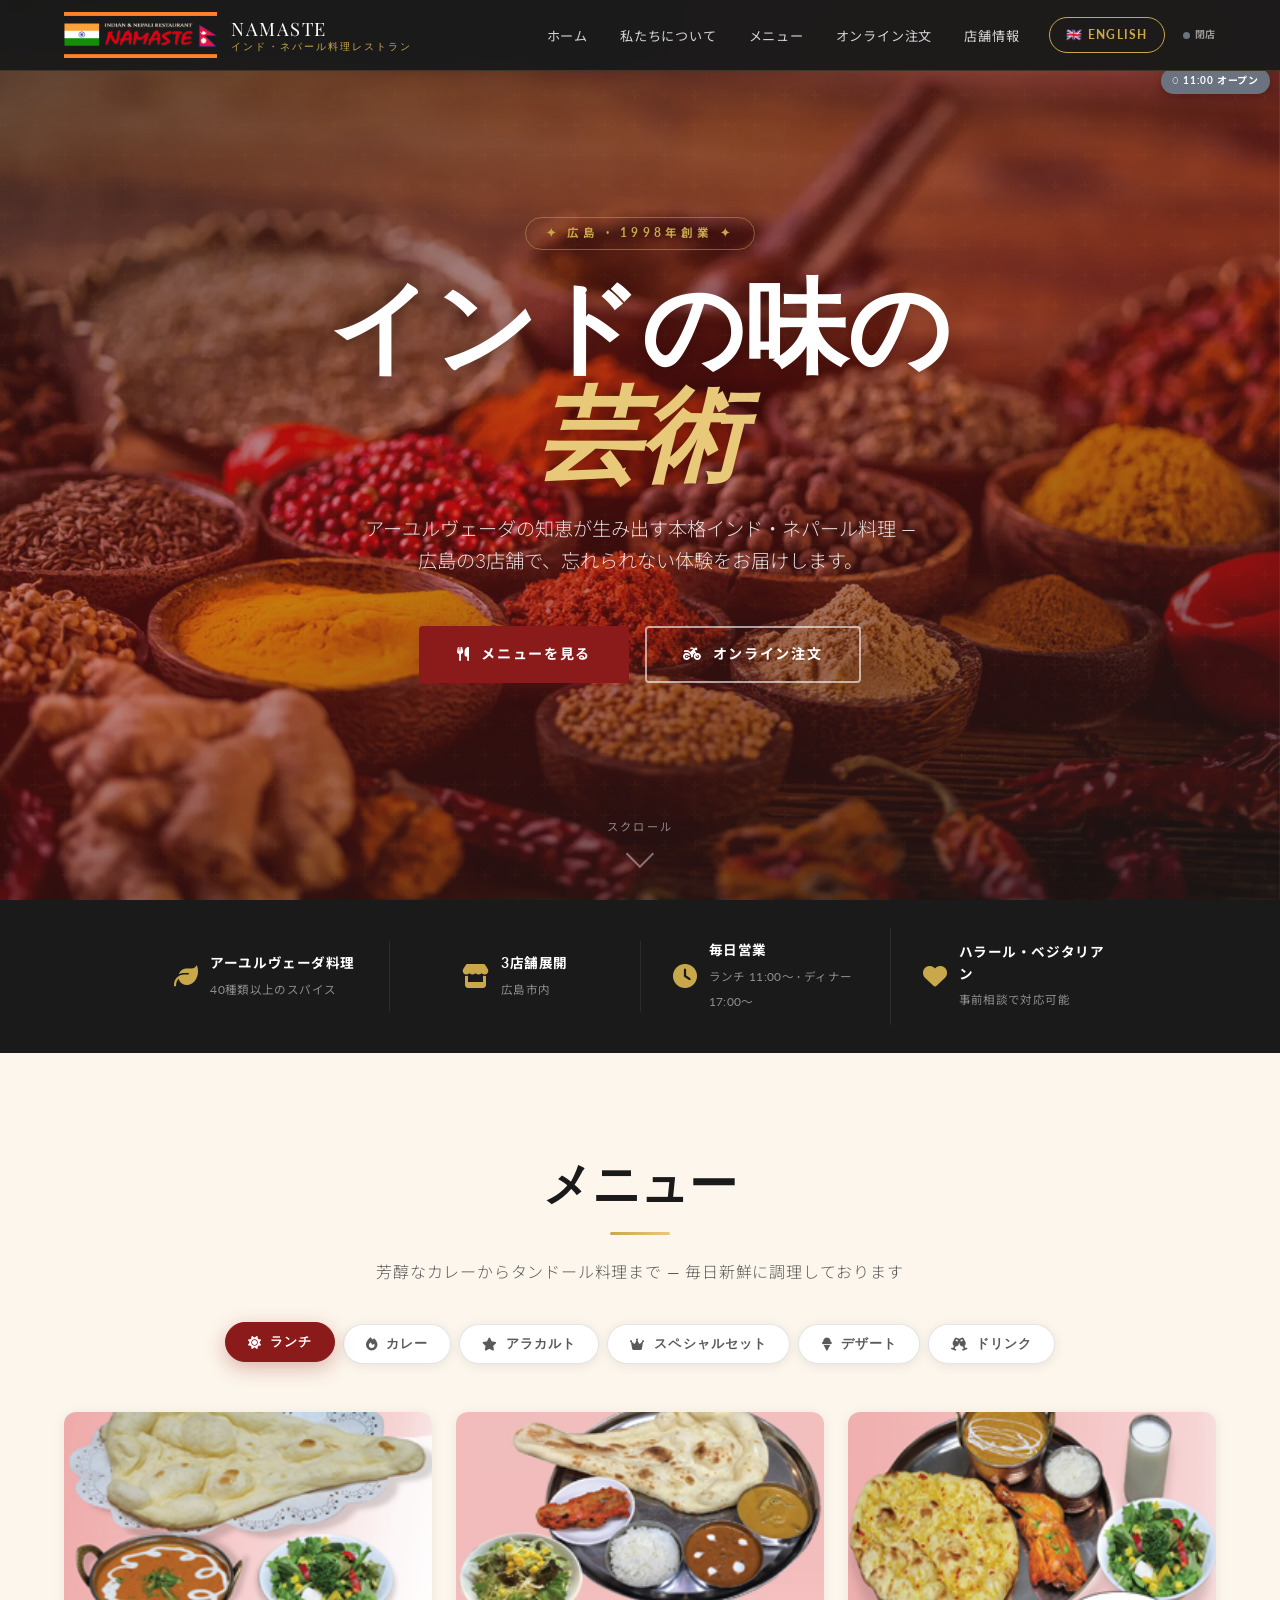
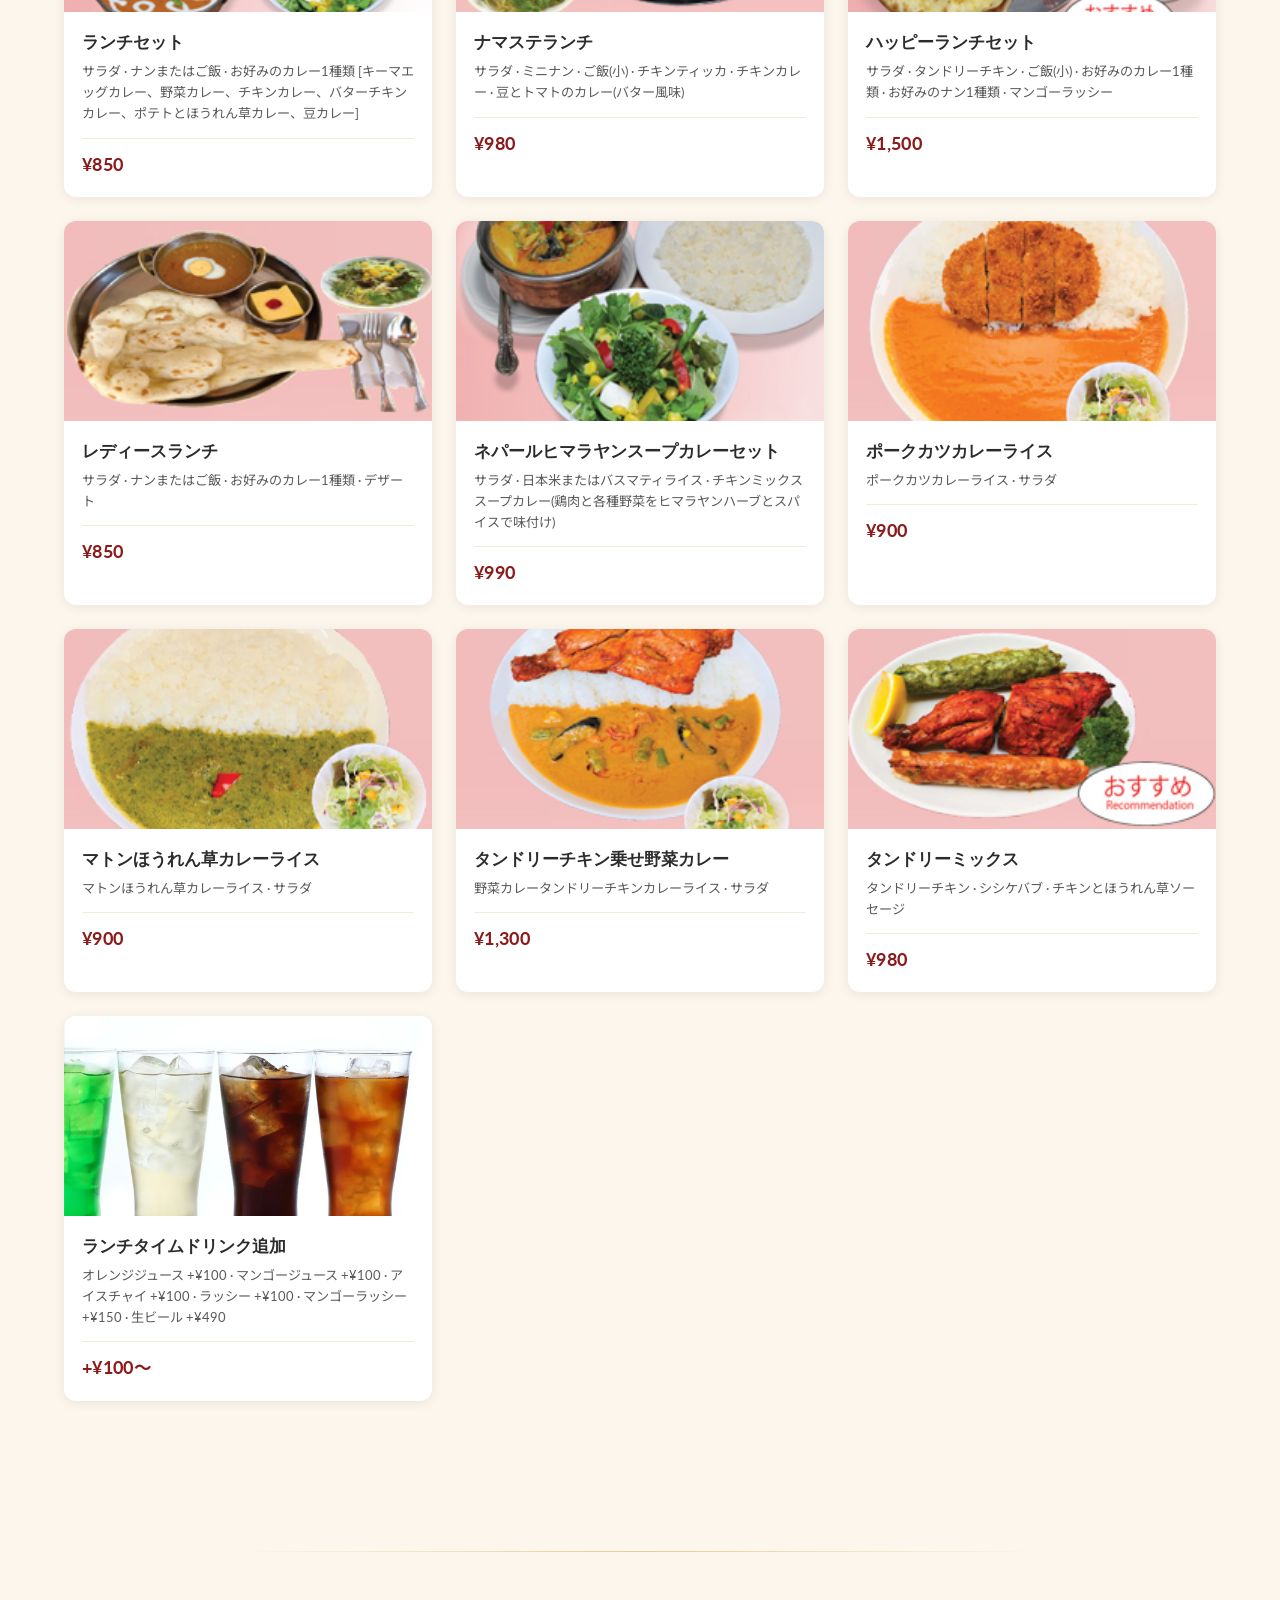
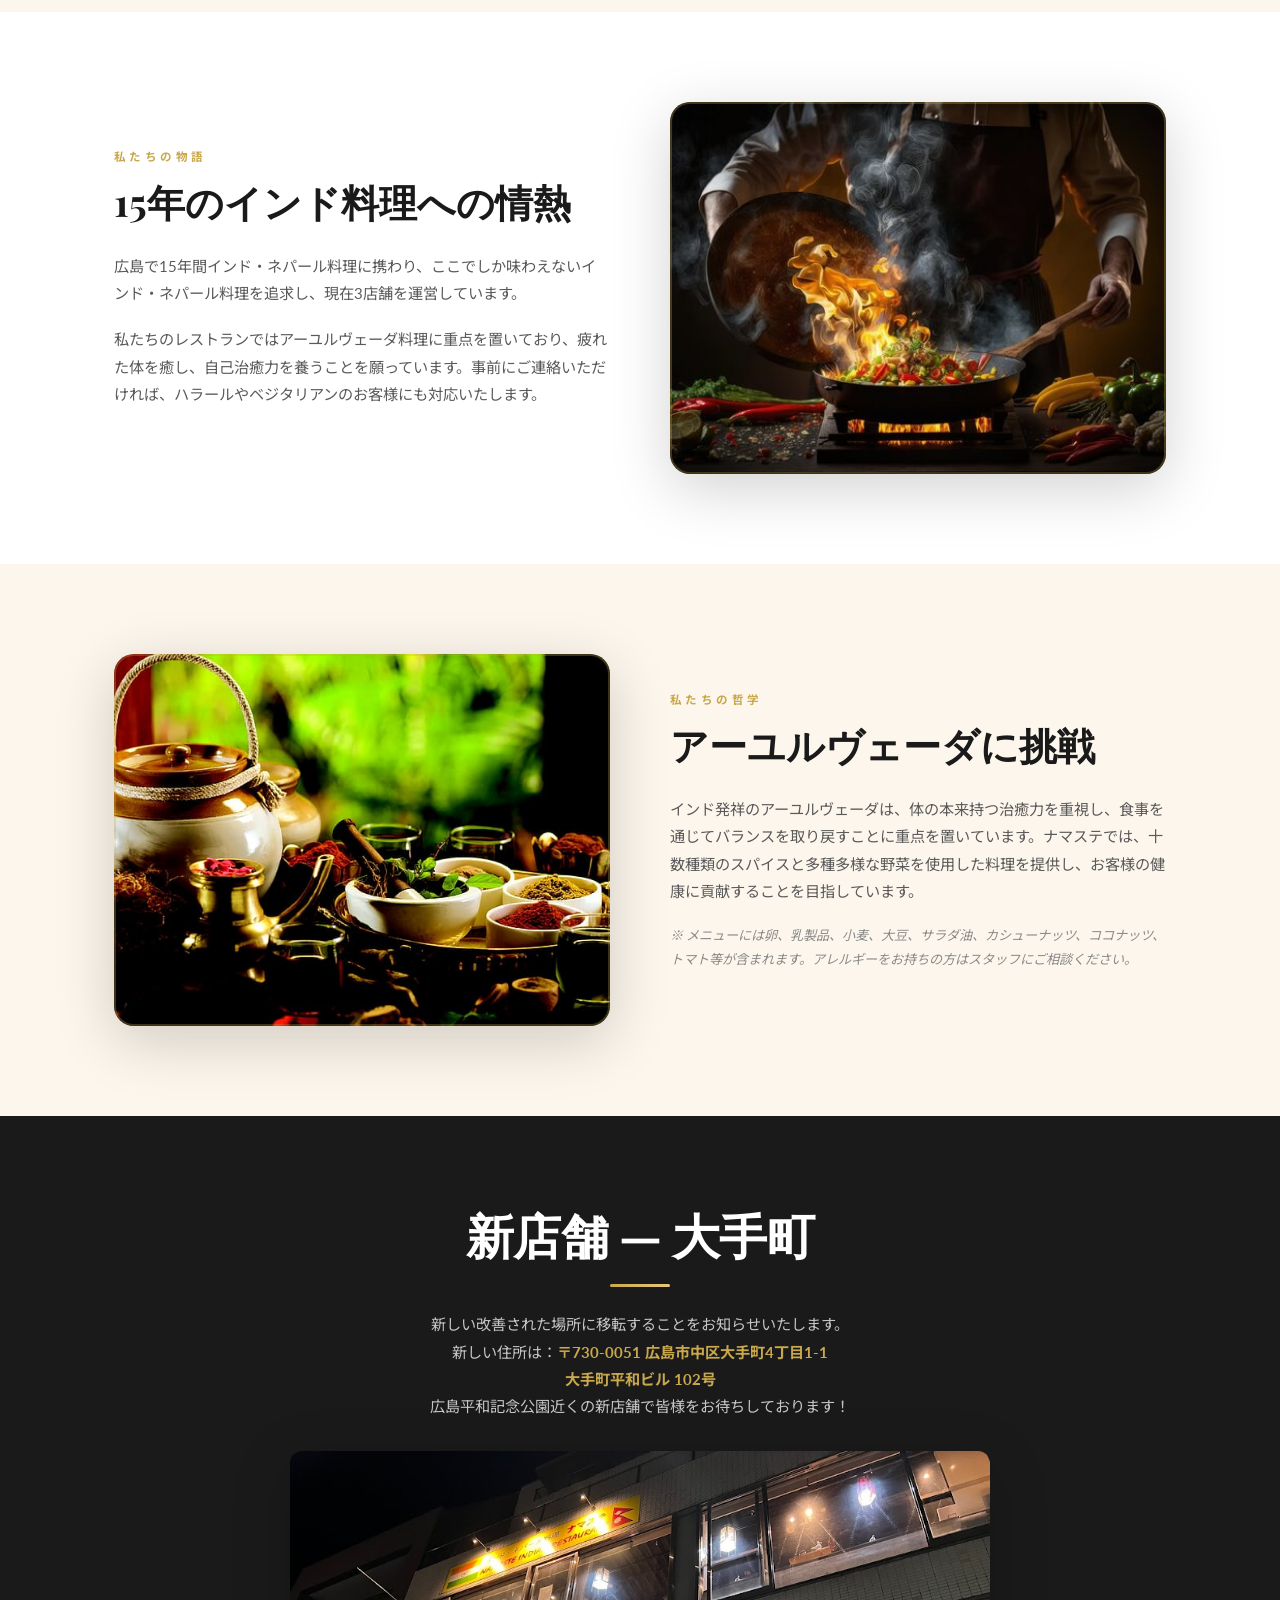
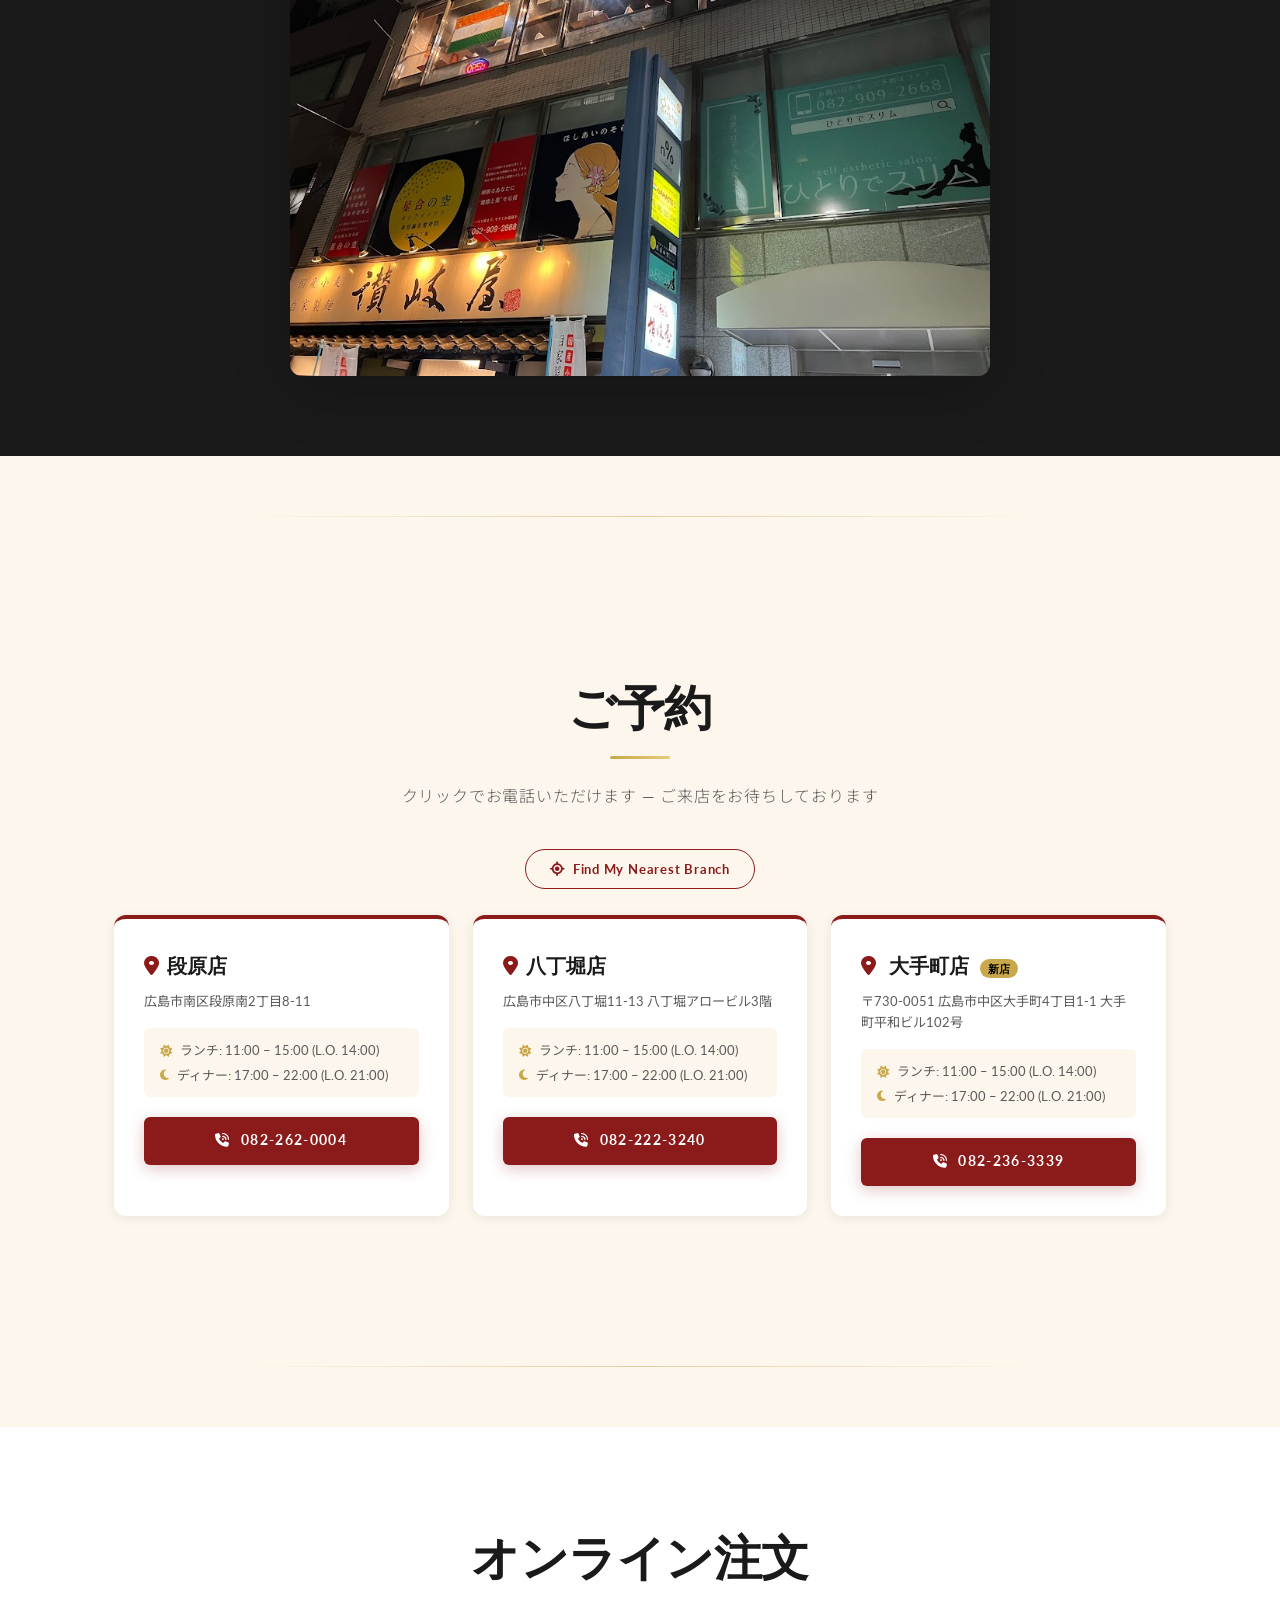
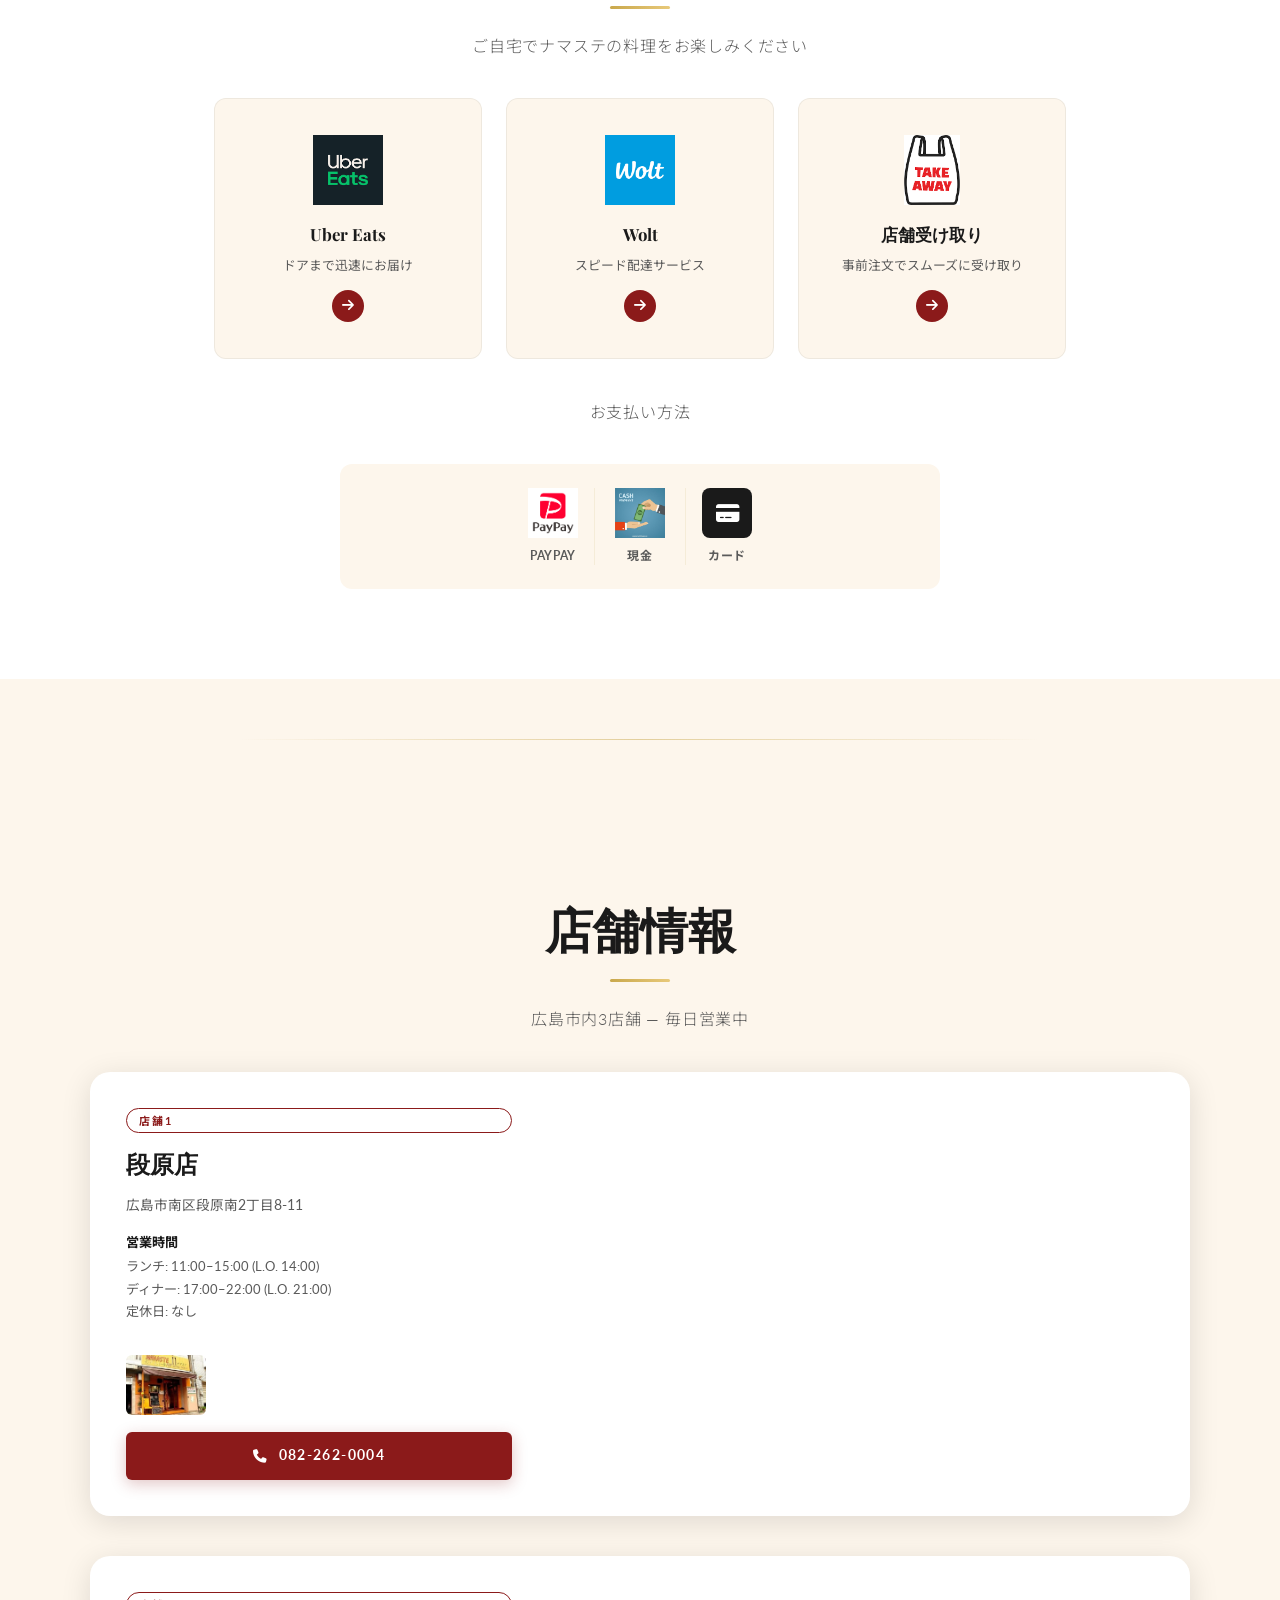
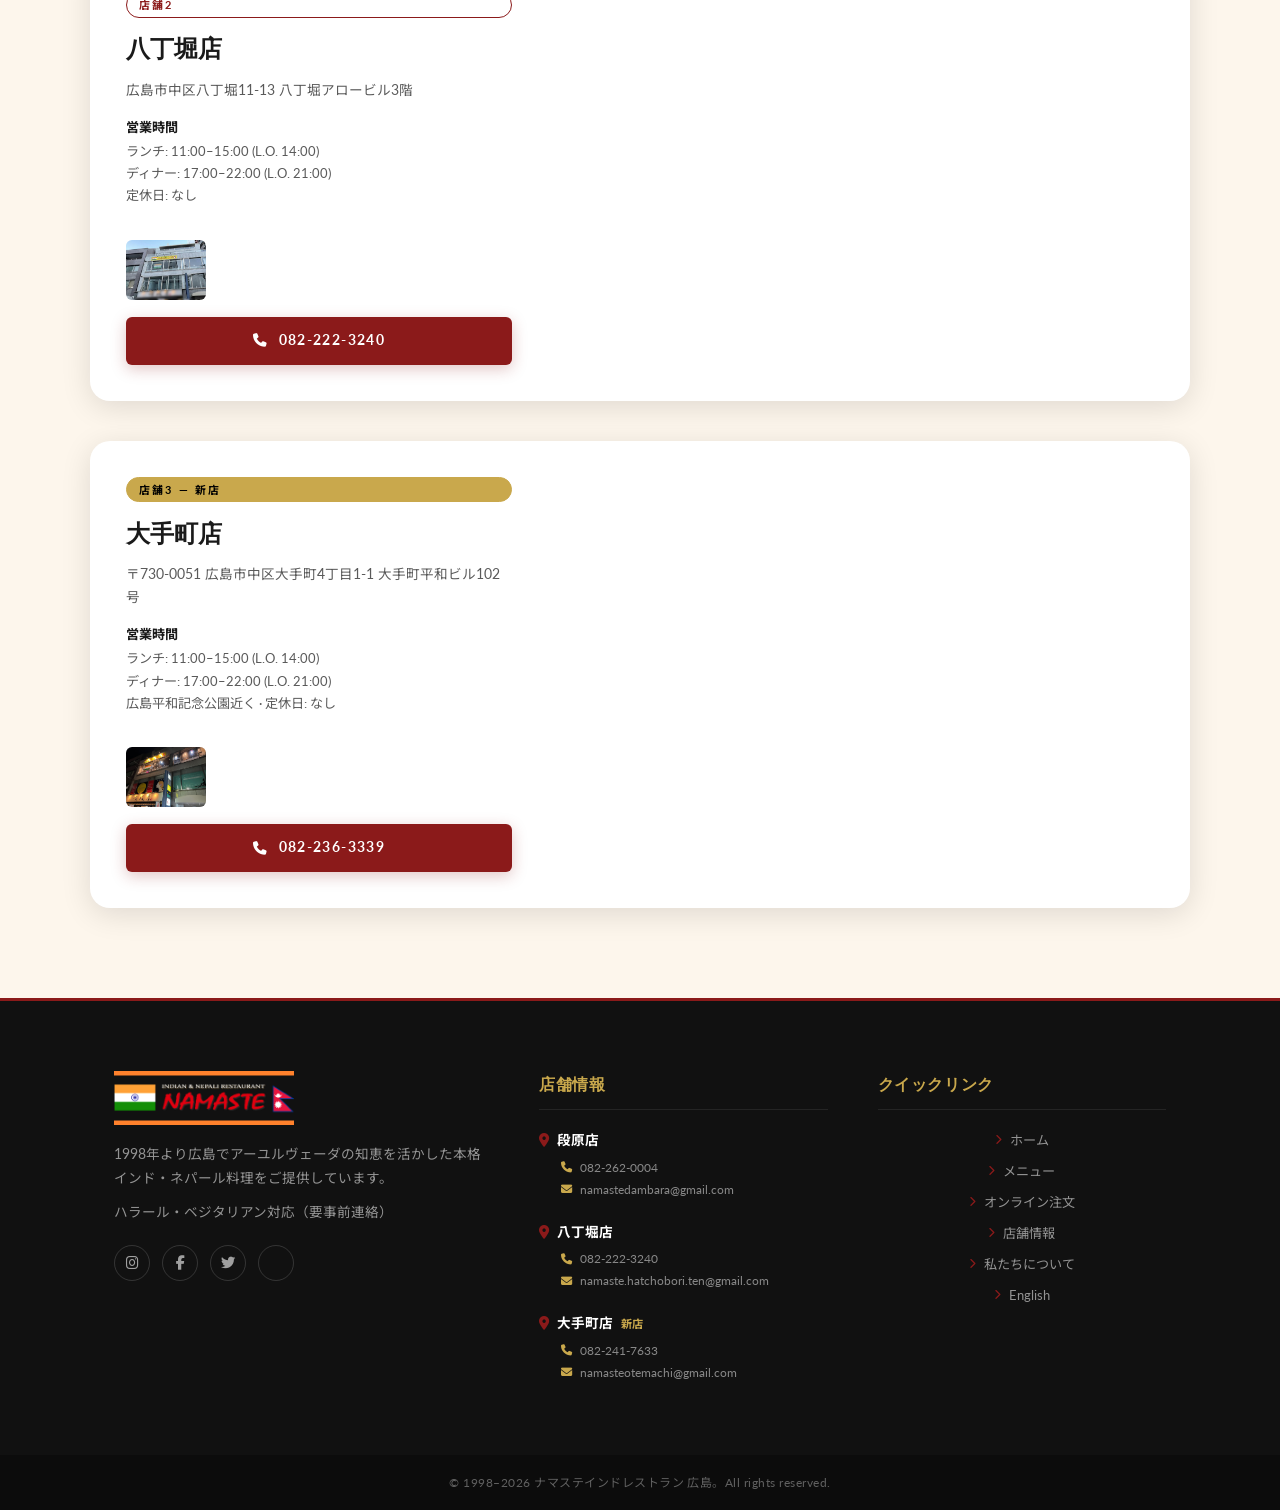
==== commit 86518531: "FIX time and open close coloring" ====
--- a/web-v2/index.html
+++ b/web-v2/index.html
@@ -46,6 +46,17 @@
       </ul>
 
       <a href="english.page.html" class="language-button desktop-language">🇬🇧 English</a>
+
+      <div id="navStatus" style="
+  display:inline-flex;align-items:center;gap:5px;
+  font-size:.62rem;font-weight:700;letter-spacing:.07em;
+  text-transform:uppercase;color:rgba(255,255,255,.55);
+  margin-left:10px;white-space:nowrap;">
+  <span id="navDot" style="width:7px;height:7px;border-radius:50%;
+    background:#6b7280;display:inline-block;flex-shrink:0;"></span>
+  <span id="navLabel">–</span>
+</div>
+
     </nav>
   </div>
 </header>
@@ -540,5 +551,31 @@
   <i class="fas fa-chevron-up"></i>
 </button>
 
+<script>
+(function(){
+  var jst  = new Date(Date.now() + 9*3600000);
+  var mins = jst.getUTCHours()*60 + jst.getUTCMinutes();
+  var isJP = document.documentElement.lang==='ja';
+  var open = (mins>=660&&mins<870)||(mins>=1020&&mins<1290);
+  // 660=11:00 870=14:30 1020=17:00 1290=21:30
+  var isBreak = mins>=900&&mins<1020;
+  var dot   = document.getElementById('navDot');
+  var lbl   = document.getElementById('navLabel');
+  if(!dot||!lbl)return;
+  if(open){
+    dot.style.background='#22c55e';
+    dot.style.boxShadow='0 0 0 3px rgba(34,197,94,.25)';
+    lbl.textContent = isJP?'営業中':'Open';
+    lbl.style.color='#86efac';
+  } else if(isBreak){
+    dot.style.background='#f59e0b';
+    lbl.textContent = isJP?'休憩中':'Break';
+    lbl.style.color='#fcd34d';
+  } else {
+    lbl.textContent = isJP?'閉店':'Closed';
+  }
+})();
+</script>
+
 </body>
 </html>
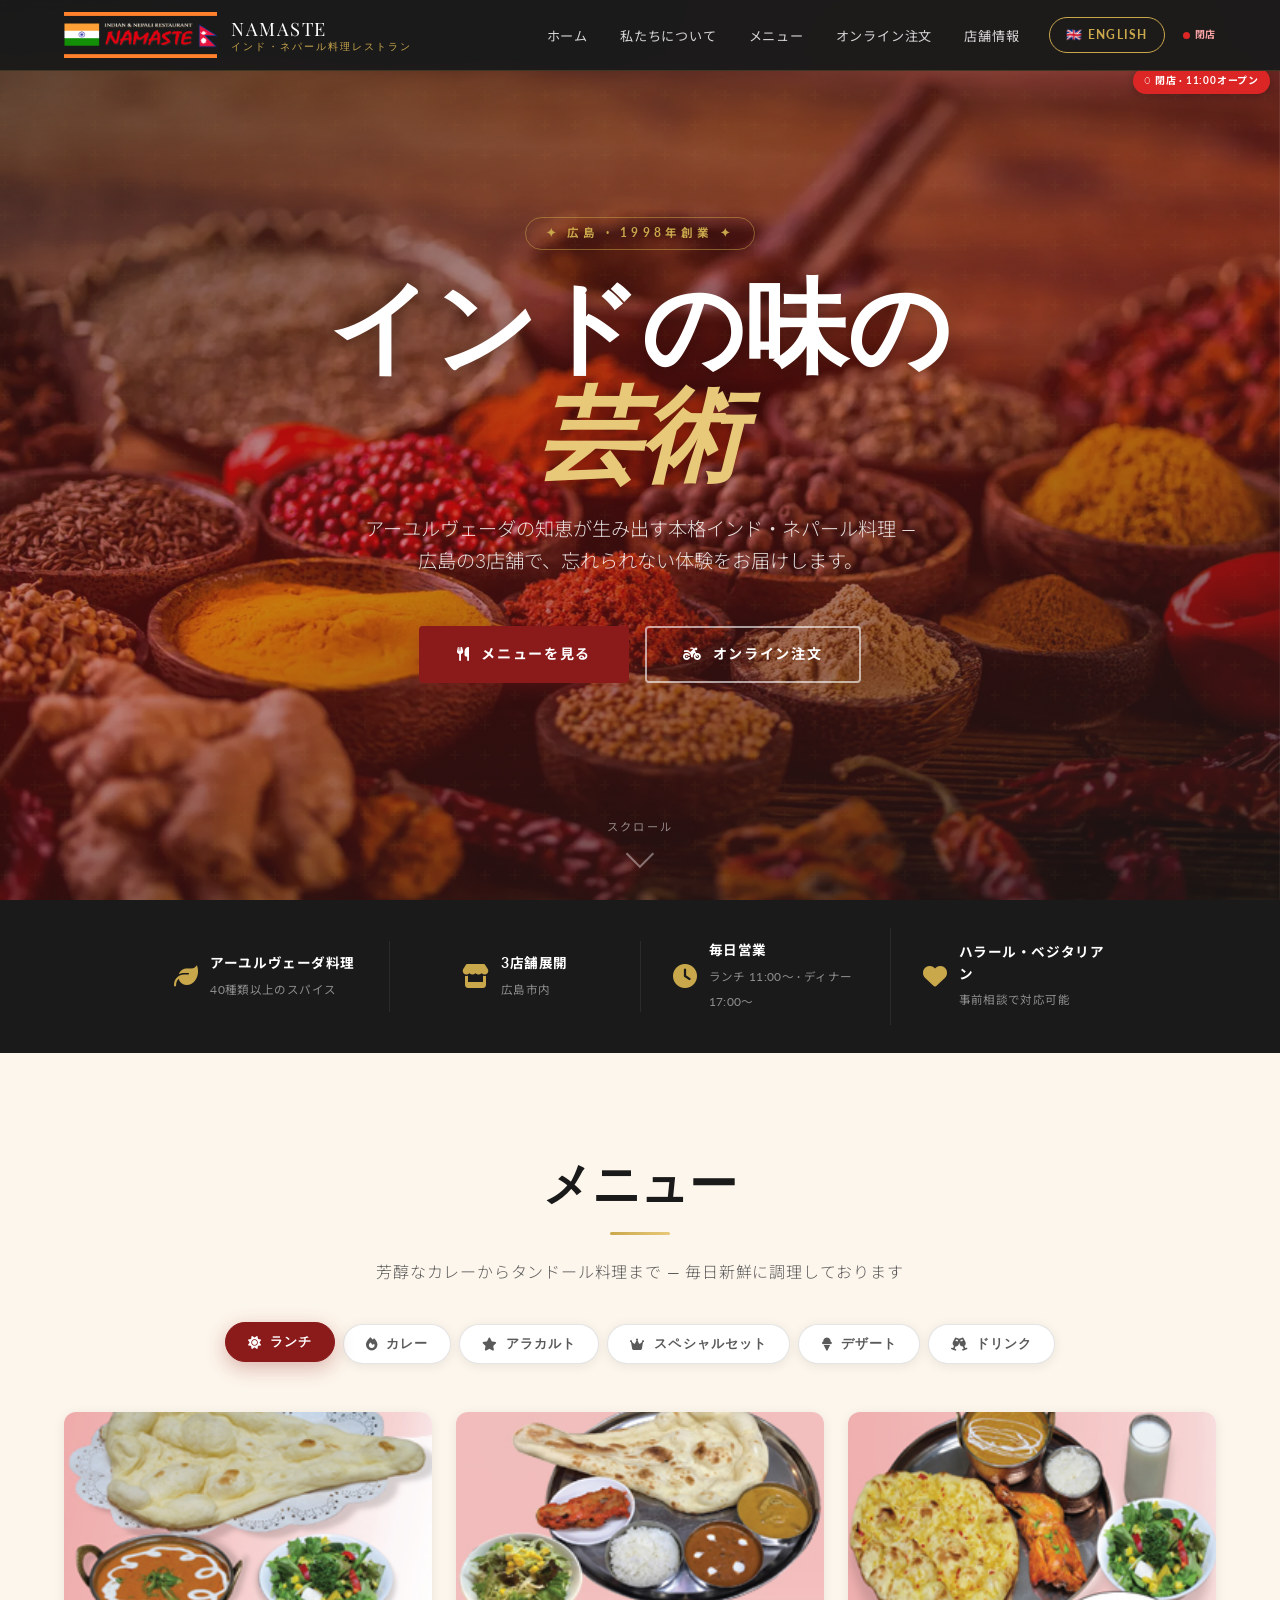
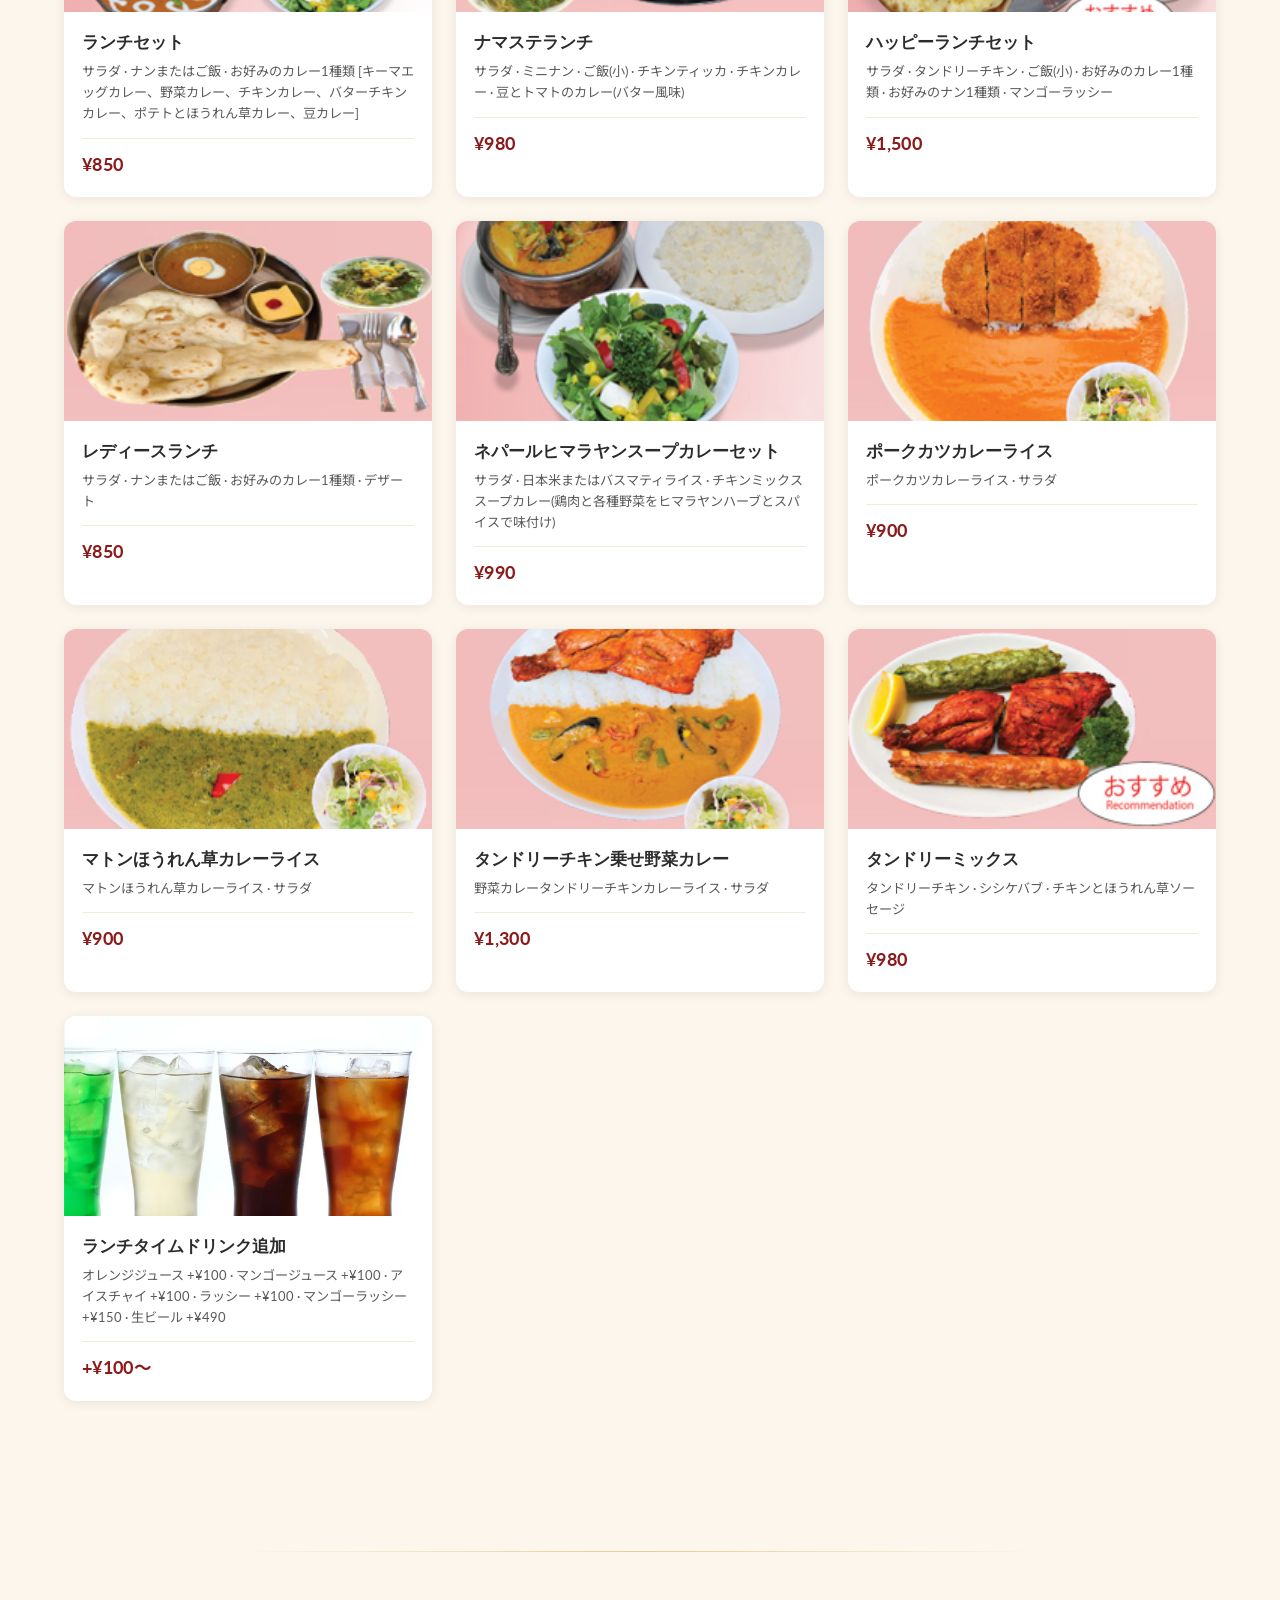
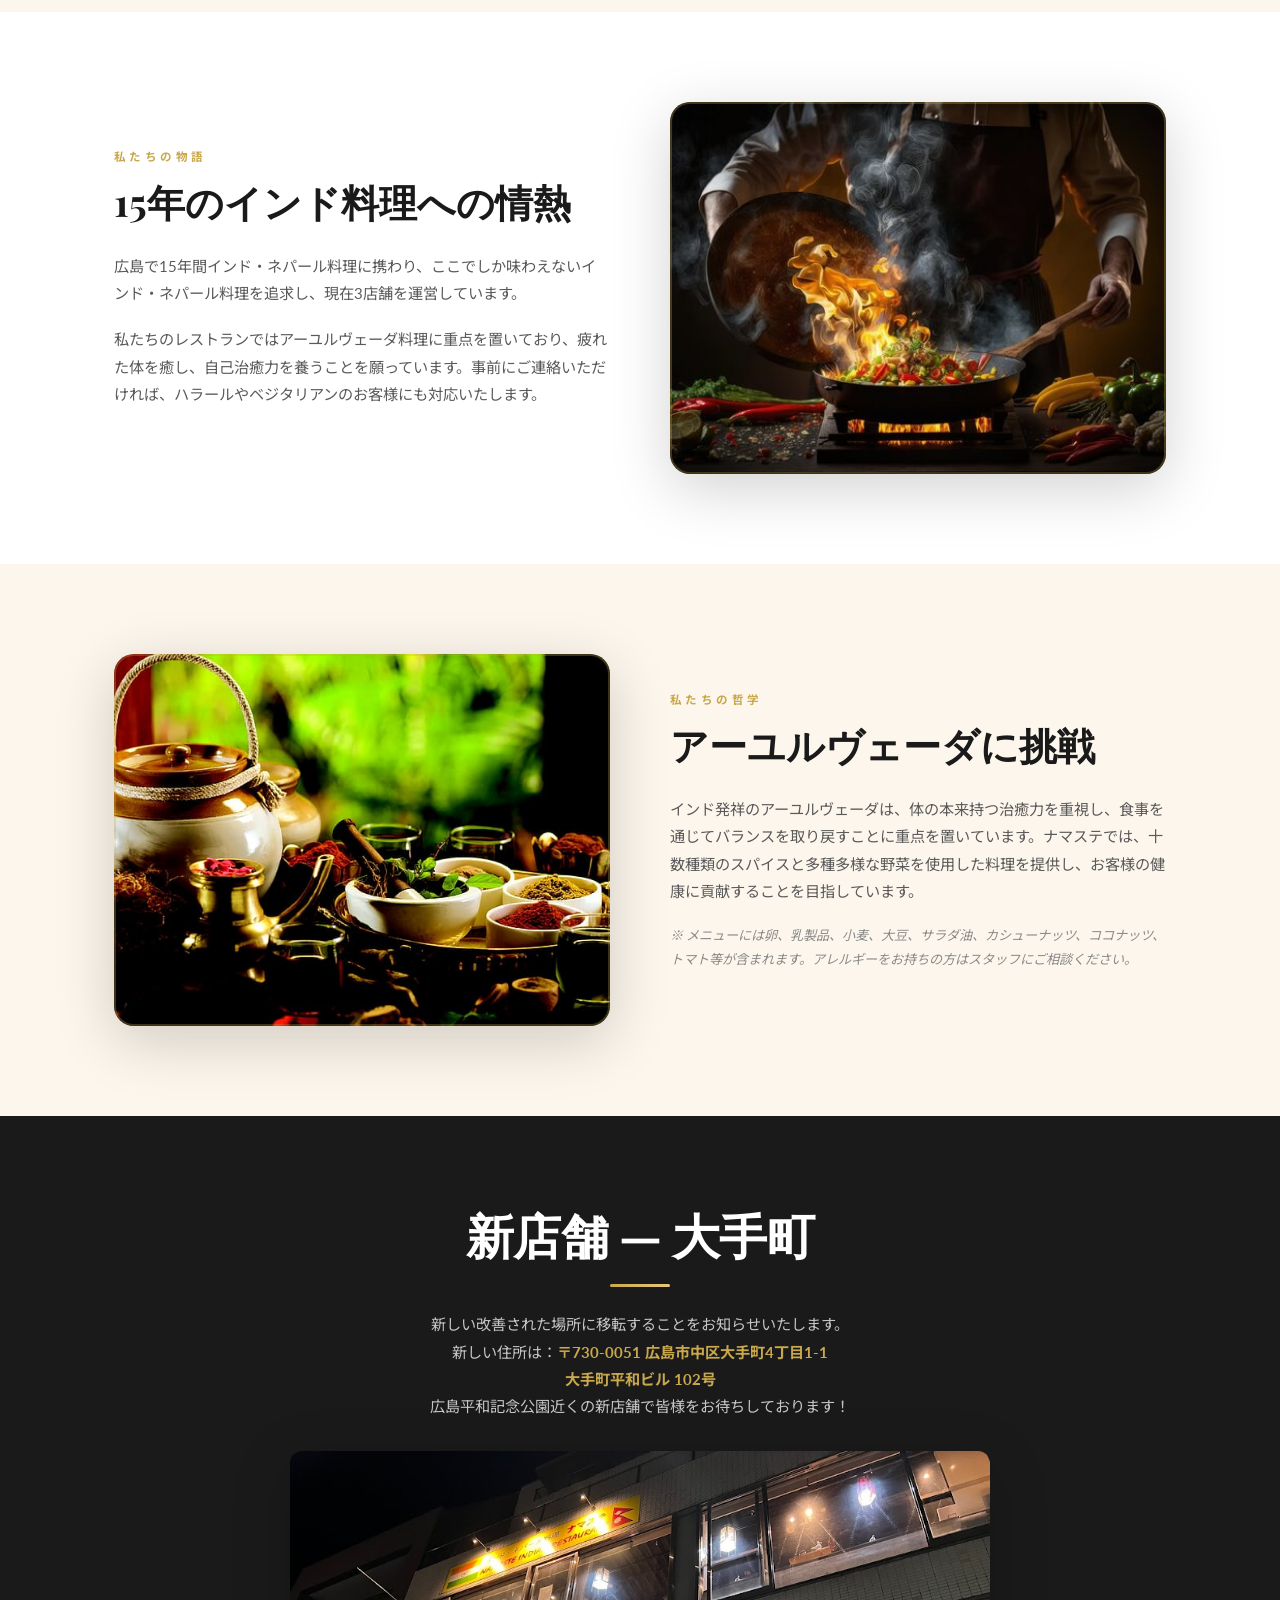
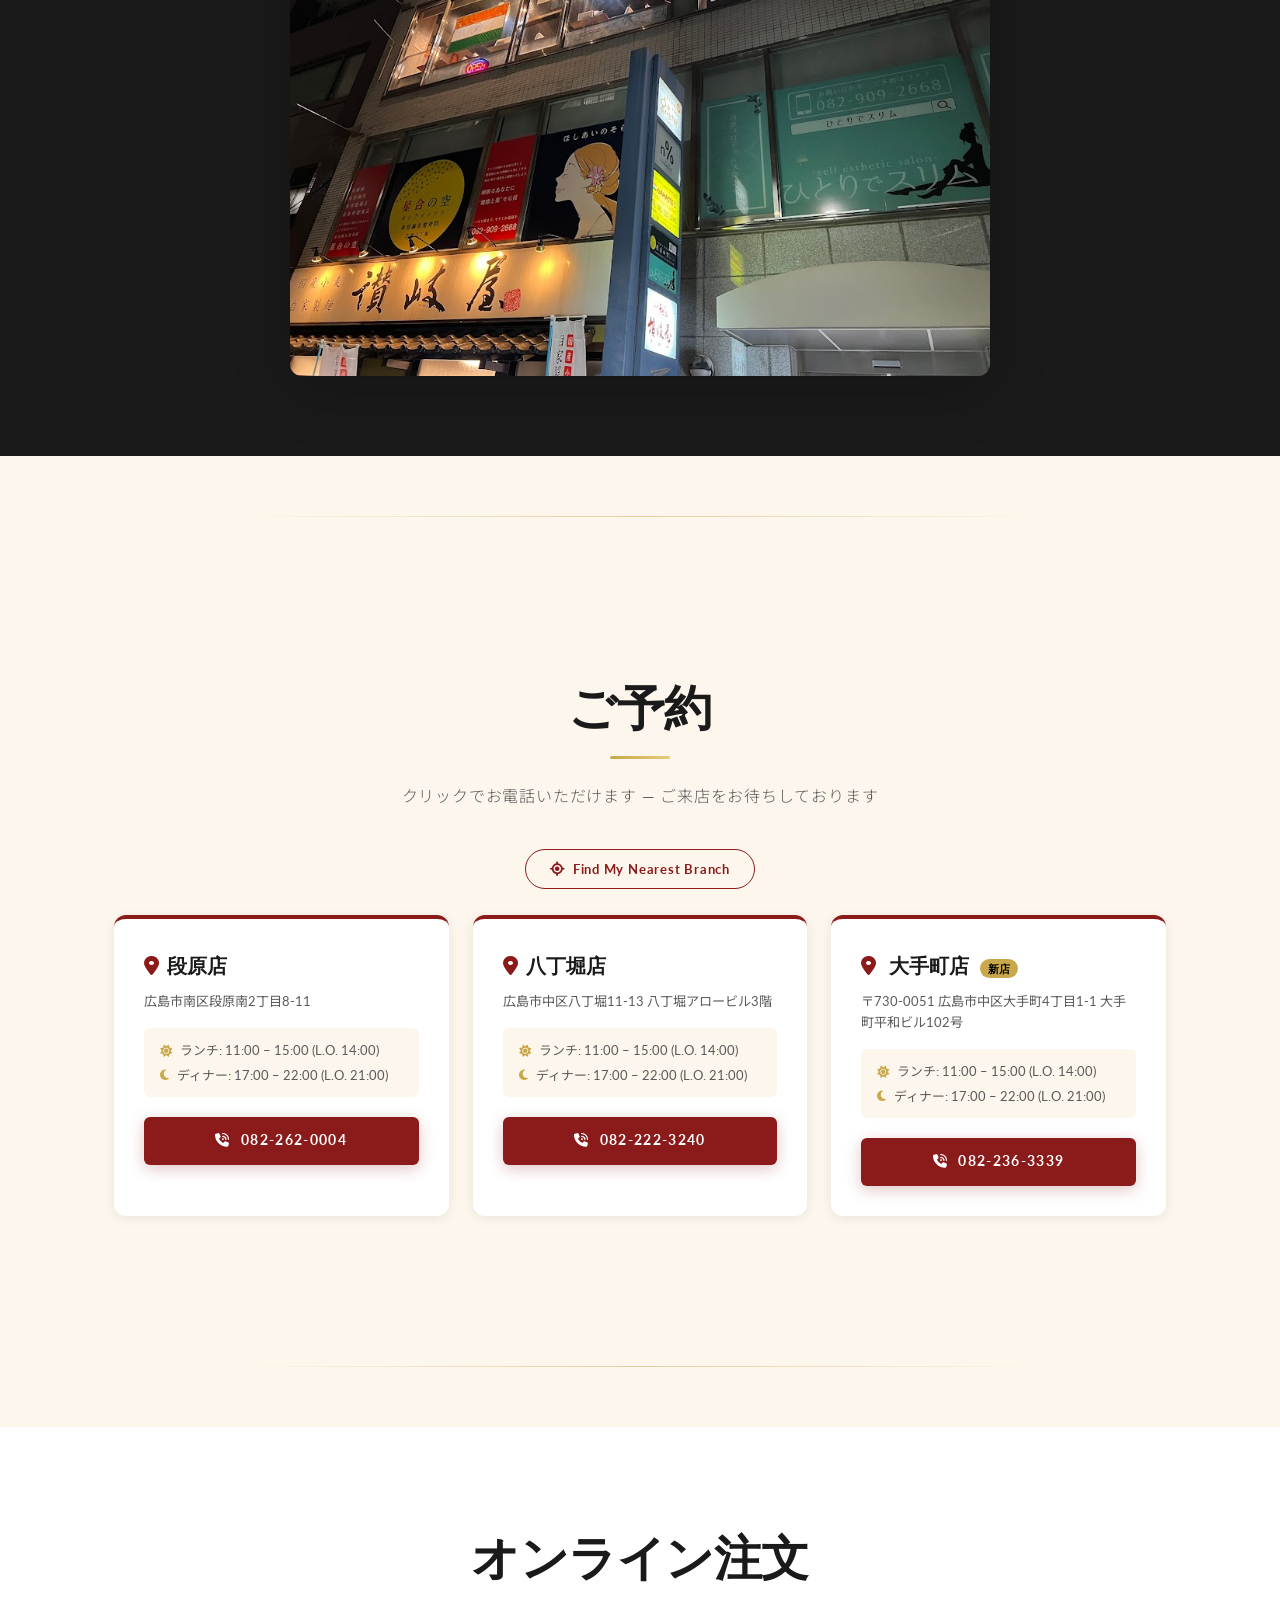
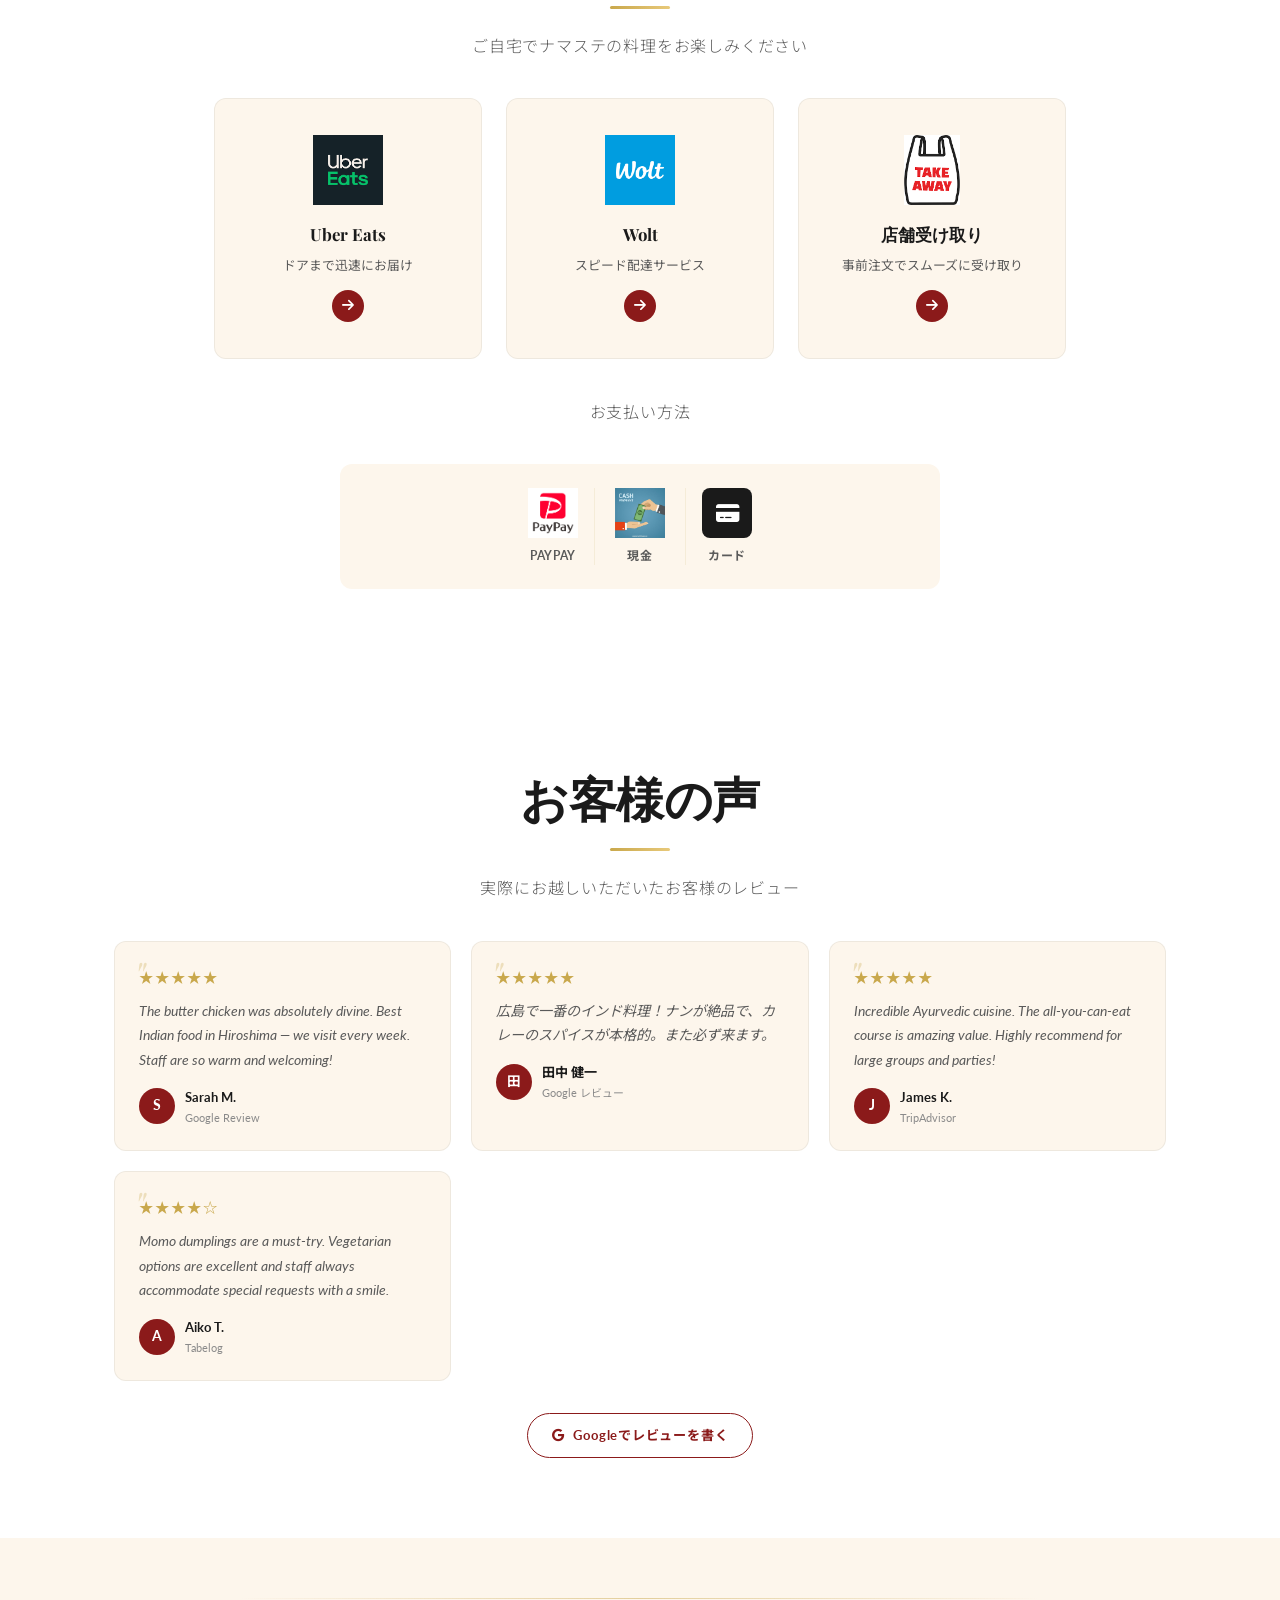
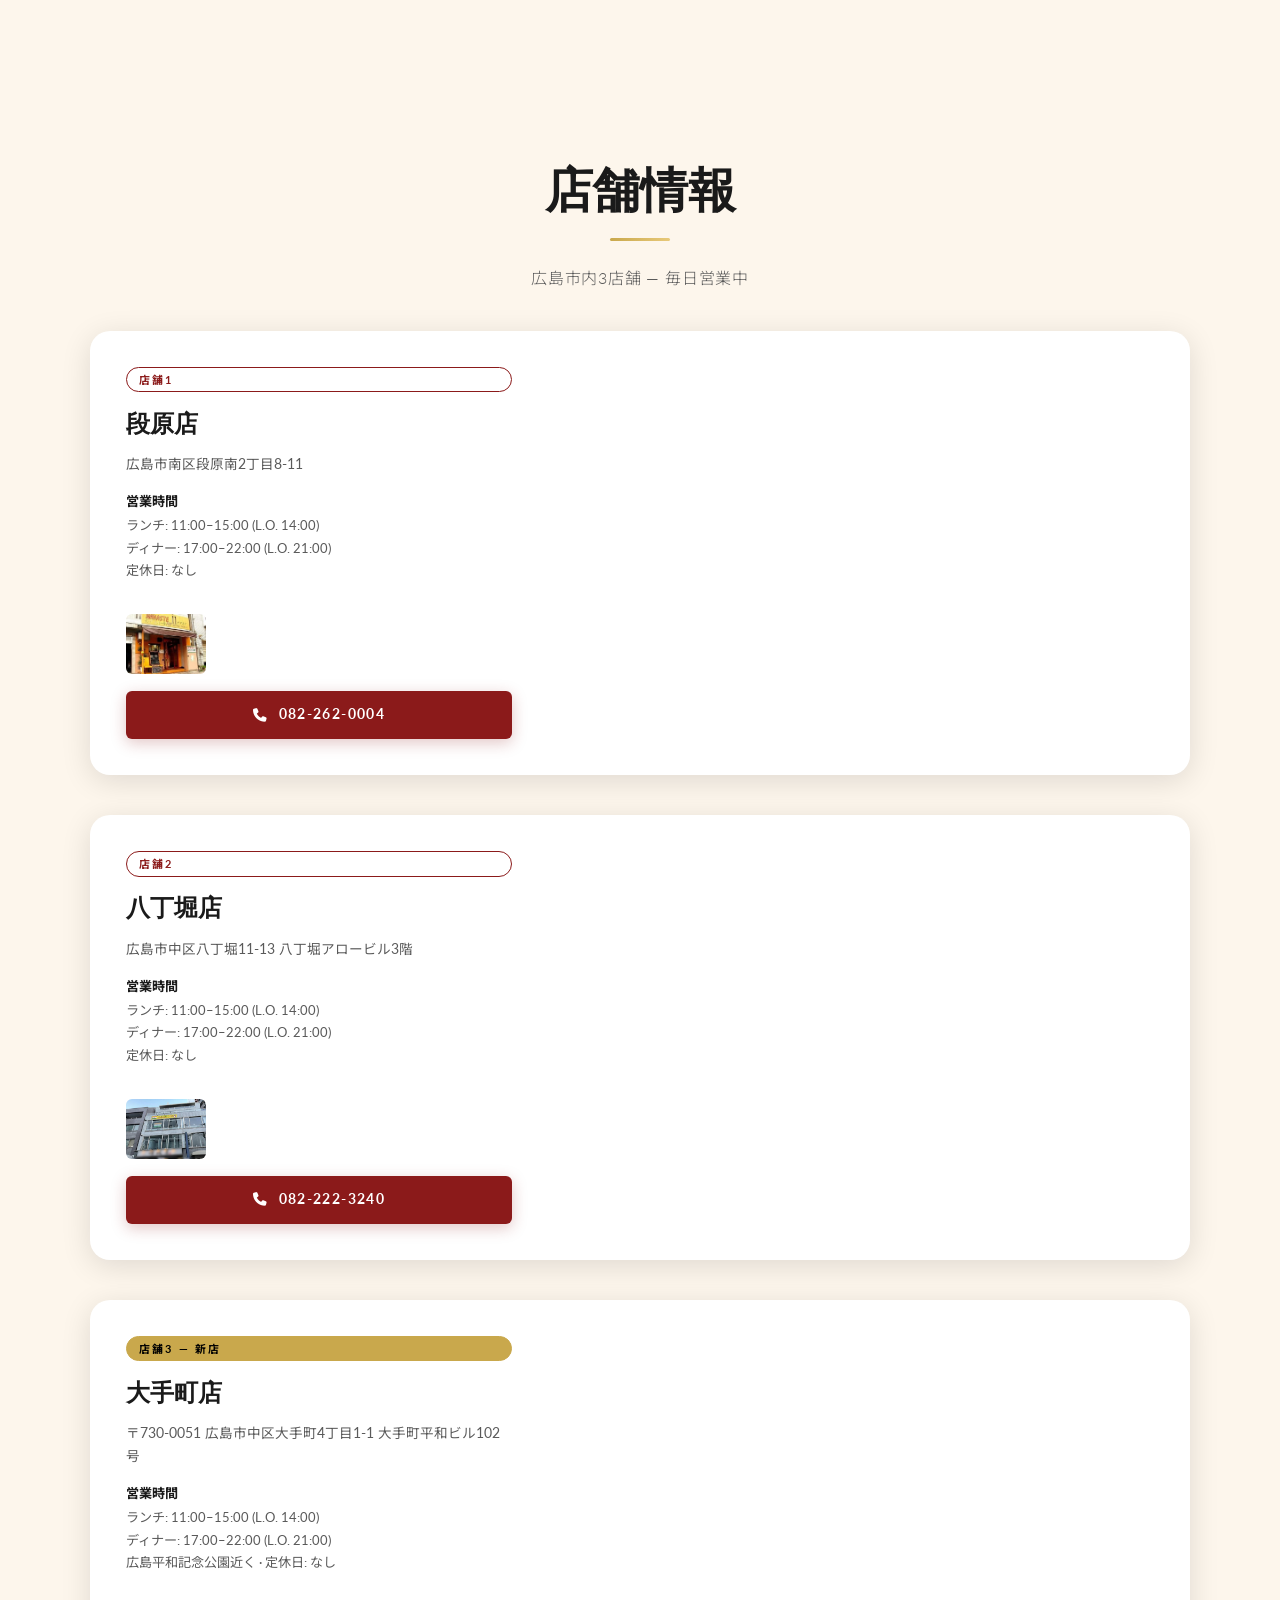
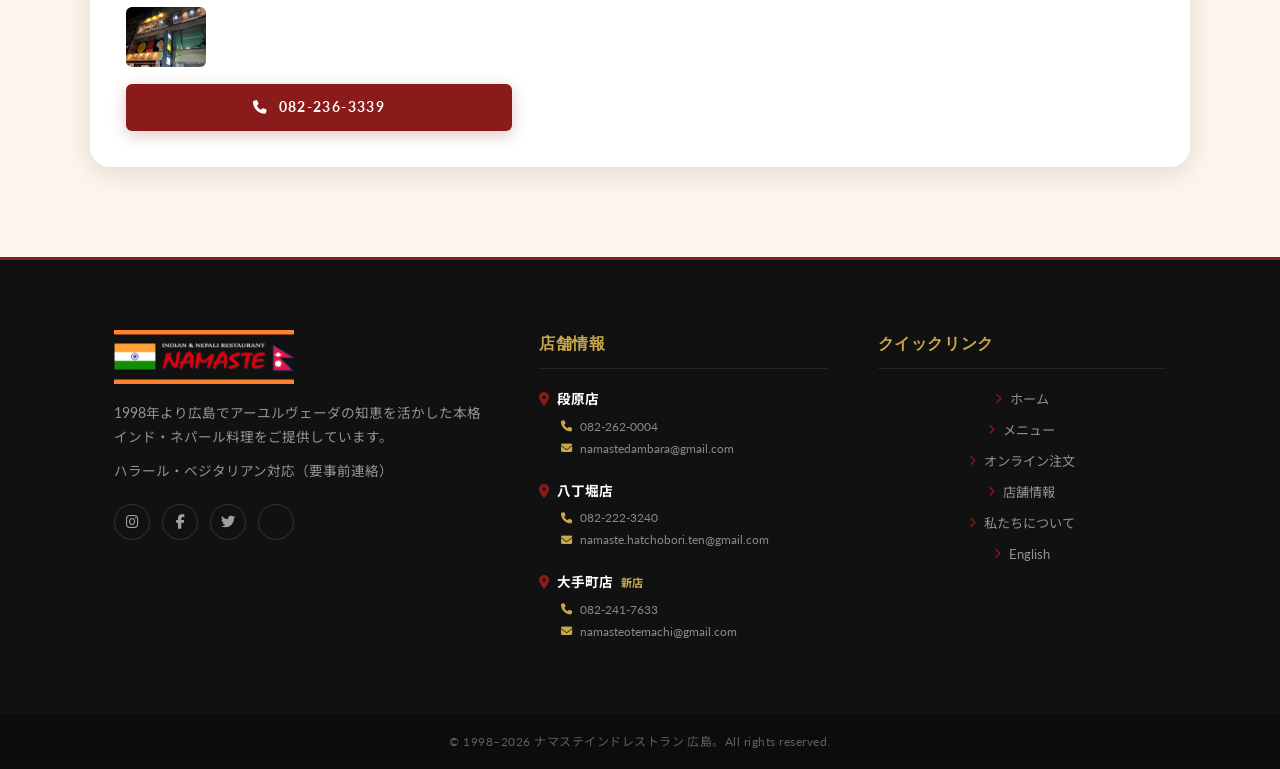
==== commit e9e8aa66: "Fixed label timing issue and added reviews" ====
--- a/web-v2/index.html
+++ b/web-v2/index.html
@@ -381,6 +381,72 @@
   </div>
 </section>
 
+<!-- ============================================================
+     COSTUMER REVIEW
+     ============================================================ -->
+<!-- REVIEWS -->
+<section class="reviews-section reveal">
+  <div class="container">
+    <h2 class="section-title">お客様の声</h2>
+    <span class="gold-line"></span>
+<p class="section-subtitle">実際にお越しいただいたお客様のレビュー</p>
+  </div>
+  <div class="reviews-grid">
+    <div class="review-card reveal">
+      <div class="review-stars">★★★★★</div>
+      <p class="review-text">The butter chicken was absolutely divine. Best Indian food in Hiroshima — we visit every
+        week. Staff are so warm and welcoming!</p>
+      <div class="review-author">
+        <div class="review-avatar">S</div>
+        <div>
+          <div class="review-name">Sarah M.</div>
+          <div class="review-source">Google Review</div>
+        </div>
+      </div>
+    </div>
+    <div class="review-card reveal">
+      <div class="review-stars">★★★★★</div>
+      <p class="review-text">広島で一番のインド料理！ナンが絶品で、カレーのスパイスが本格的。また必ず来ます。</p>
+      <div class="review-author">
+        <div class="review-avatar">田</div>
+        <div>
+          <div class="review-name">田中 健一</div>
+          <div class="review-source">Google レビュー</div>
+        </div>
+      </div>
+    </div>
+    <div class="review-card reveal">
+      <div class="review-stars">★★★★★</div>
+      <p class="review-text">Incredible Ayurvedic cuisine. The all-you-can-eat course is amazing value. Highly recommend
+        for large groups and parties!</p>
+      <div class="review-author">
+        <div class="review-avatar">J</div>
+        <div>
+          <div class="review-name">James K.</div>
+          <div class="review-source">TripAdvisor</div>
+        </div>
+      </div>
+    </div>
+    <div class="review-card reveal">
+      <div class="review-stars">★★★★☆</div>
+      <p class="review-text">Momo dumplings are a must-try. Vegetarian options are excellent and staff always
+        accommodate special requests with a smile.</p>
+      <div class="review-author">
+        <div class="review-avatar">A</div>
+        <div>
+          <div class="review-name">Aiko T.</div>
+          <div class="review-source">Tabelog</div>
+        </div>
+      </div>
+    </div>
+  </div>
+  <div class="reviews-cta">
+  <a href="https://www.google.com/maps/search/Namaste+Indian+Restaurant+Hiroshima" target="_blank">
+    <i class="fab fa-google"></i> Googleでレビューを書く
+  </a>
+  </div>
+</section>
+
 <hr class="section-divider" />
 
 <!-- ============================================================
@@ -552,29 +618,20 @@
 </button>
 
 <script>
-(function(){
-  var jst  = new Date(Date.now() + 9*3600000);
-  var mins = jst.getUTCHours()*60 + jst.getUTCMinutes();
-  var isJP = document.documentElement.lang==='ja';
-  var open = (mins>=660&&mins<870)||(mins>=1020&&mins<1290);
-  // 660=11:00 870=14:30 1020=17:00 1290=21:30
-  var isBreak = mins>=900&&mins<1020;
-  var dot   = document.getElementById('navDot');
-  var lbl   = document.getElementById('navLabel');
-  if(!dot||!lbl)return;
-  if(open){
-    dot.style.background='#22c55e';
-    dot.style.boxShadow='0 0 0 3px rgba(34,197,94,.25)';
-    lbl.textContent = isJP?'営業中':'Open';
-    lbl.style.color='#86efac';
-  } else if(isBreak){
-    dot.style.background='#f59e0b';
-    lbl.textContent = isJP?'休憩中':'Break';
-    lbl.style.color='#fcd34d';
-  } else {
-    lbl.textContent = isJP?'閉店':'Closed';
-  }
-})();
+    (function () {
+      var jst = new Date(Date.now() + 9 * 3600000);
+      var mins = jst.getUTCHours() * 60 + jst.getUTCMinutes();
+      var dot = document.getElementById('navDot');
+      var lbl = document.getElementById('navLabel');
+      if (!dot || !lbl) return;
+      var open = (mins >= 660 && mins < 870) || (mins >= 1020 && mins < 1290);
+      var brk = mins >= 900 && mins < 1020;
+      var lo = (mins >= 870 && mins < 900) || (mins >= 1290 && mins < 1320);
+      if (open) { dot.style.cssText = 'width:7px;height:7px;border-radius:50%;background:#22c55e;box-shadow:0 0 0 3px rgba(34,197,94,.25);display:inline-block;flex-shrink:0'; lbl.textContent = '営業中'; lbl.style.color = '#86efac'; }
+      else if (lo) { dot.style.cssText = 'width:7px;height:7px;border-radius:50%;background:#f59e0b;display:inline-block;flex-shrink:0'; lbl.textContent = 'ラストオーダー'; lbl.style.color = '#fcd34d'; }
+      else if (brk) { dot.style.cssText = 'width:7px;height:7px;border-radius:50%;background:#f59e0b;display:inline-block;flex-shrink:0'; lbl.textContent = '休憩中'; lbl.style.color = '#fcd34d'; }
+      else { dot.style.cssText = 'width:7px;height:7px;border-radius:50%;background:#dc2626;display:inline-block;flex-shrink:0'; lbl.textContent = '閉店'; lbl.style.color = '#fca5a5'; }
+    })();
 </script>
 
 </body>
--- a/web-v2/css/index.css
+++ b/web-v2/css/index.css
@@ -1343,6 +1343,9 @@
 
 /* ── MOBILE UX IMPROVEMENTS ── */
 @media (max-width: 768px) {
+  /* Hide logo txt */
+  .logo-text {display: none;}
+
   /* Larger tap targets */
   .menu-categories button{ padding:12px 18px; font-size:.85rem; min-height:44px }
   .call-button{ min-height:48px; font-size:.92rem }
@@ -1511,4 +1514,122 @@
   transition:border-color .2s,background .2s}
 .order-branch-btn:hover{border-color:var(--crimson);background:var(--cream)}
 .order-branch-btn span{font-size:.75rem;color:var(--text-mid);font-weight:400}
-.order-branch-btn i{color:var(--crimson);font-size:.85rem}+.order-branch-btn i{color:var(--crimson);font-size:.85rem}
+
+/*Costumer - Review part*/
+/* ── REVIEWS ── */
+.reviews-section {
+  padding: 80px 0;
+  background: var(--white)
+}
+
+.reviews-grid {
+  display: grid;
+  grid-template-columns: repeat(auto-fill, minmax(280px, 1fr));
+  gap: 20px;
+  max-width: 1100px;
+  margin: 0 auto;
+  padding: 0 24px
+}
+
+.review-card {
+  background: var(--cream);
+  border-radius: var(--radius-md);
+  padding: 24px;
+  position: relative;
+  border: 1px solid rgba(0, 0, 0, .06)
+}
+
+.review-stars {
+  color: var(--gold);
+  font-size: .9rem;
+  letter-spacing: 2px;
+  margin-bottom: 10px
+}
+
+.review-text {
+  font-size: .88rem;
+  color: var(--text-mid);
+  line-height: 1.75;
+  margin-bottom: 14px;
+  font-style: italic
+}
+
+.review-text::before {
+  content: '"';
+  font-family: 'Playfair Display', serif;
+  font-size: 2.5rem;
+  color: var(--gold);
+  opacity: .3;
+  position: absolute;
+  top: 14px;
+  left: 18px;
+  line-height: 1
+}
+
+.review-author {
+  display: flex;
+  align-items: center;
+  gap: 10px
+}
+
+.review-avatar {
+  width: 36px;
+  height: 36px;
+  border-radius: 50%;
+  background: var(--crimson);
+  display: flex;
+  align-items: center;
+  justify-content: center;
+  color: #fff;
+  font-weight: 700;
+  font-size: .85rem;
+  flex-shrink: 0
+}
+
+.review-name {
+  font-size: .82rem;
+  font-weight: 700;
+  color: var(--charcoal)
+}
+
+.review-source {
+  font-size: .68rem;
+  color: var(--text-light);
+  margin-top: 1px
+}
+
+.reviews-cta {
+  text-align: center;
+  margin-top: 2em
+}
+
+.reviews-cta a {
+  display: inline-flex;
+  align-items: center;
+  gap: 8px;
+  padding: 11px 24px;
+  border: 1.5px solid var(--crimson);
+  border-radius: 30px;
+  color: var(--crimson);
+  font-size: .82rem;
+  font-weight: 700;
+  letter-spacing: .06em;
+  text-decoration: none;
+  transition: .2s
+}
+
+.reviews-cta a:hover {
+  background: var(--crimson);
+  color: #fff
+}
+
+@media(max-width:600px) {
+  .reviews-grid {
+    grid-template-columns: 1fr;
+    padding: 0 12px
+  }
+}
+
+/*End of Review part */
+
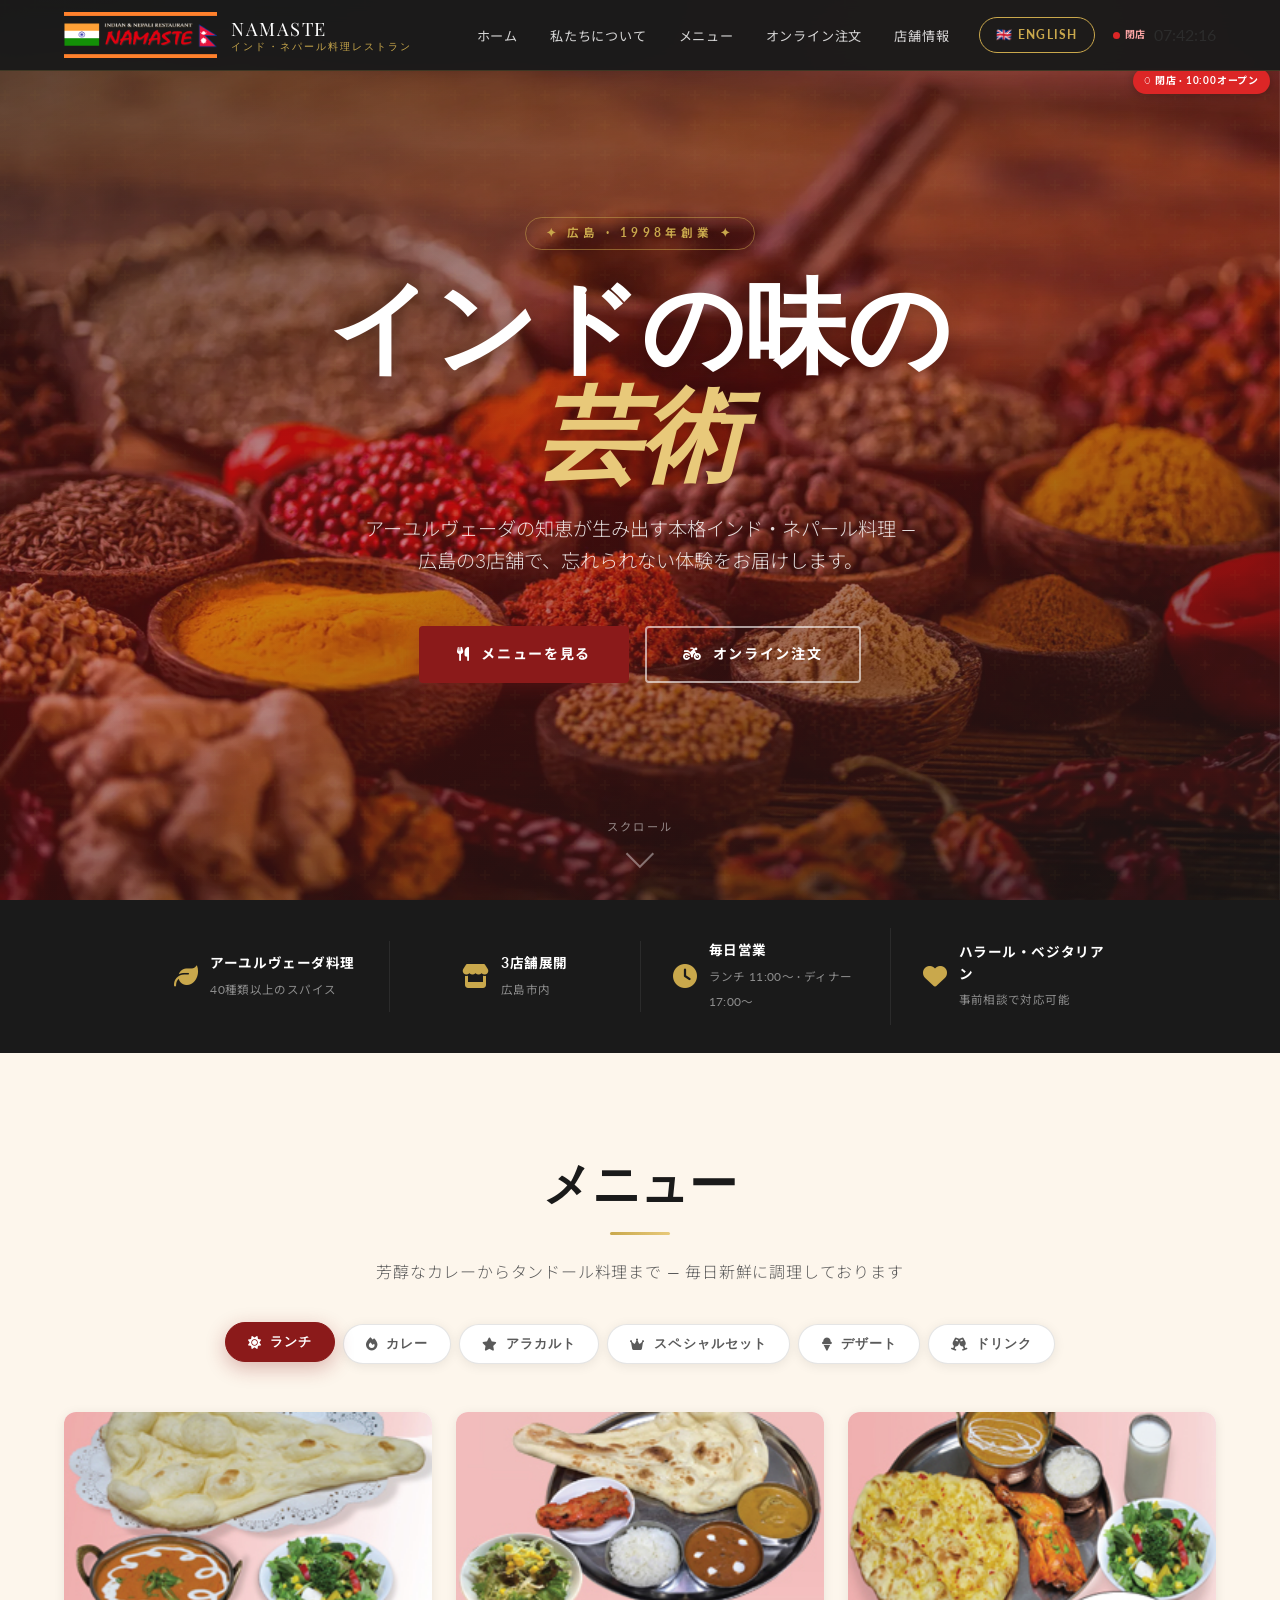
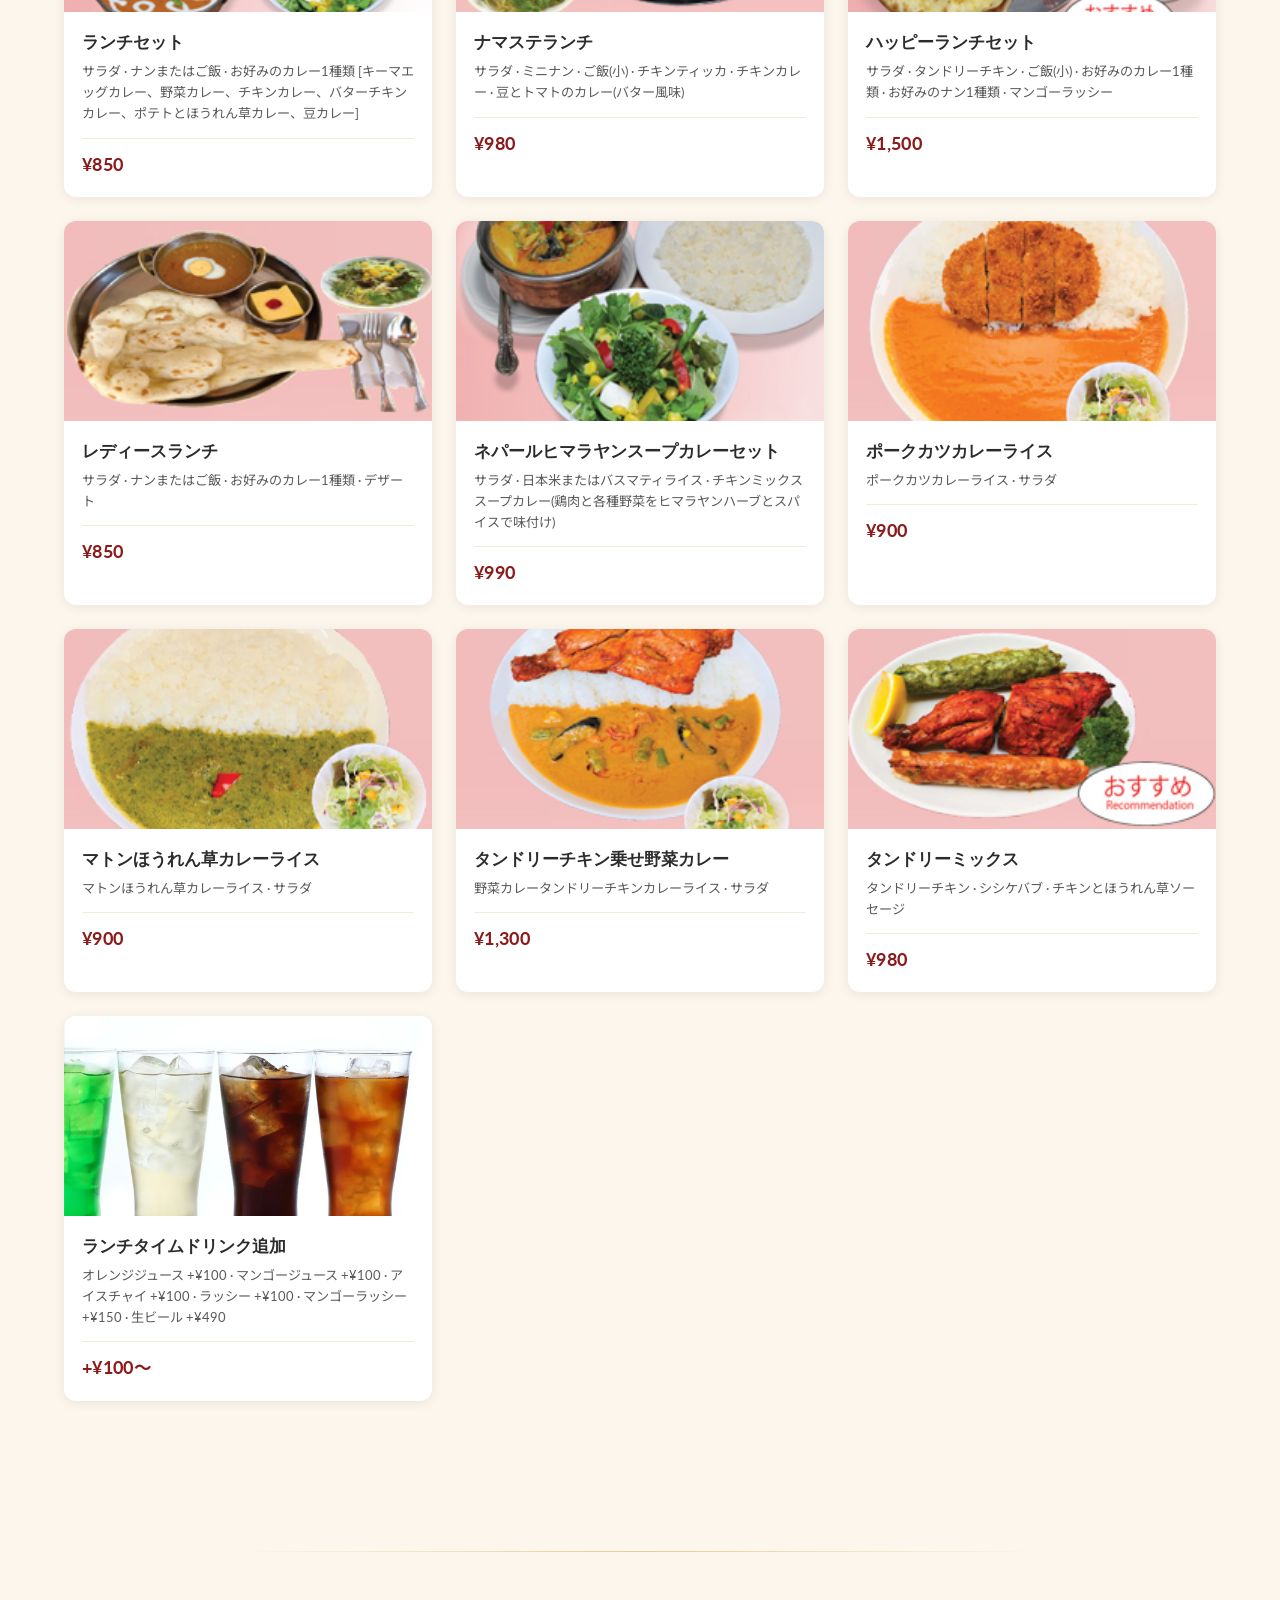
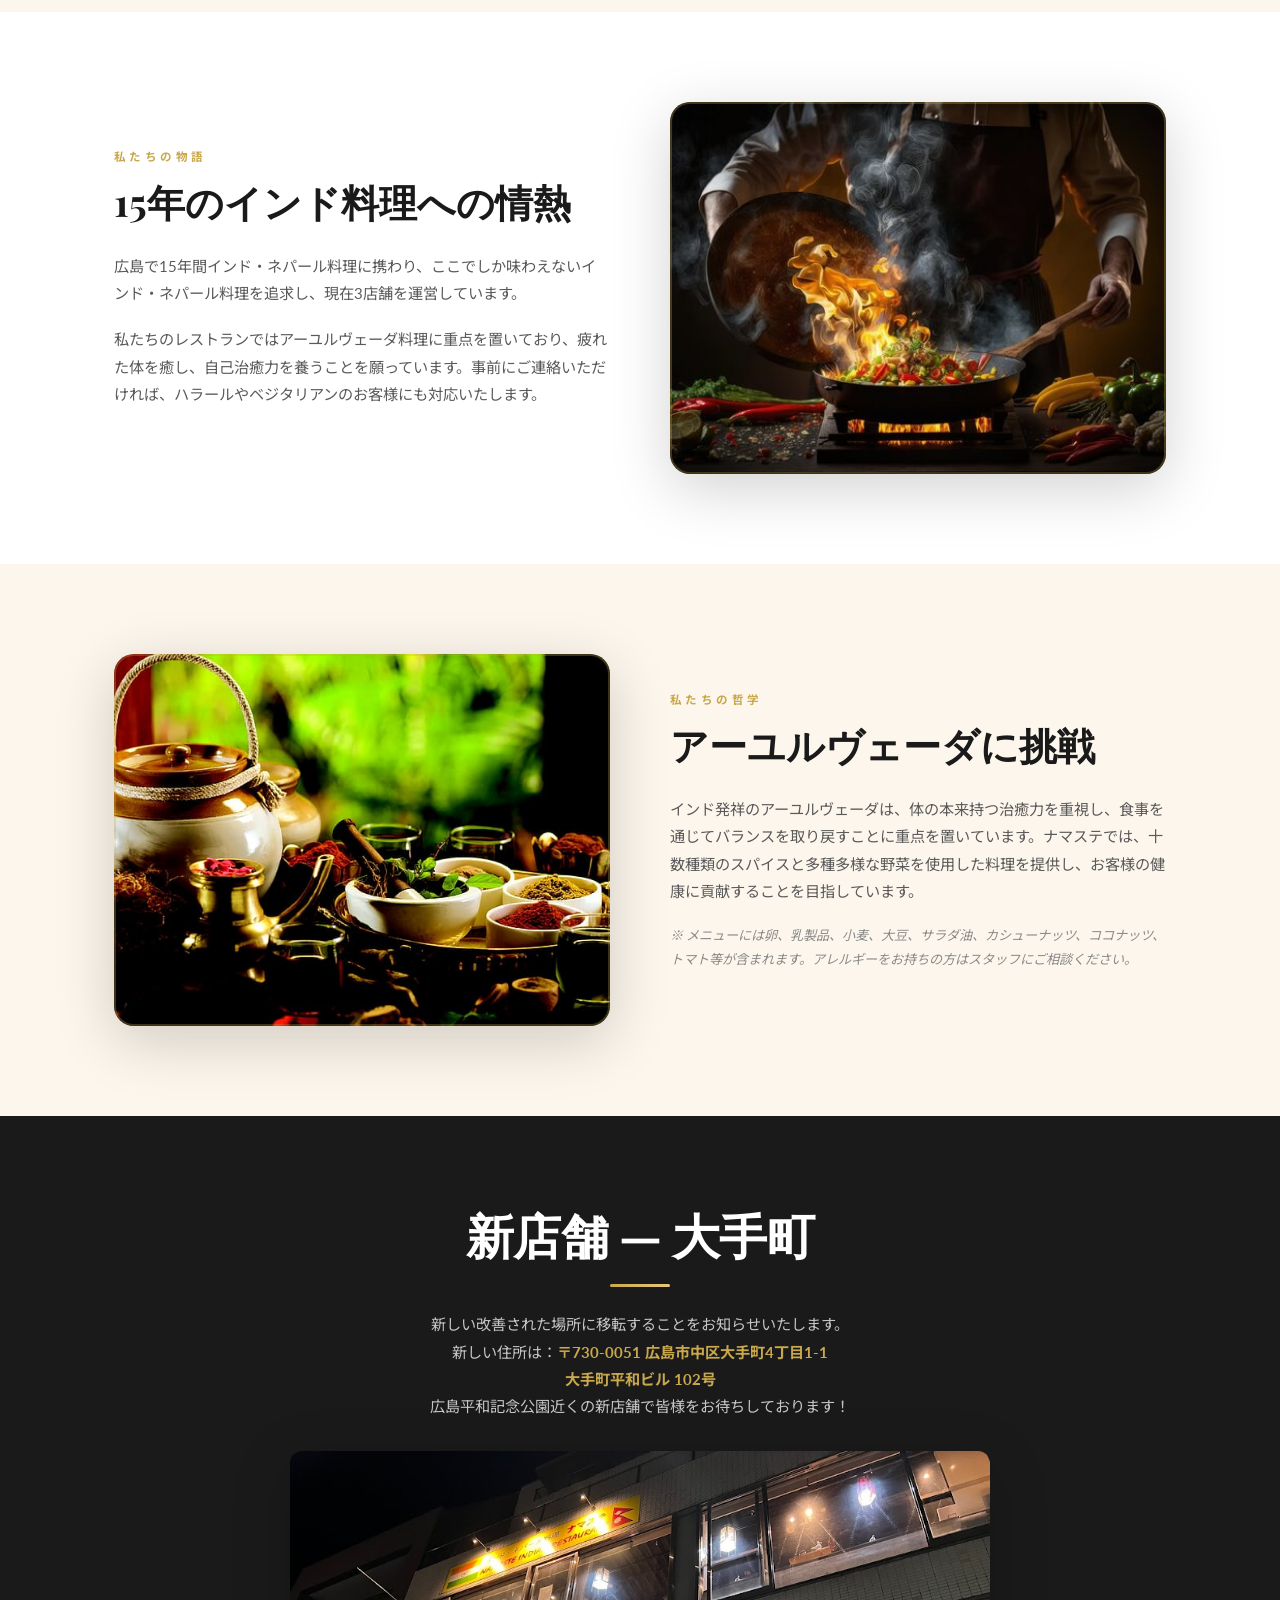
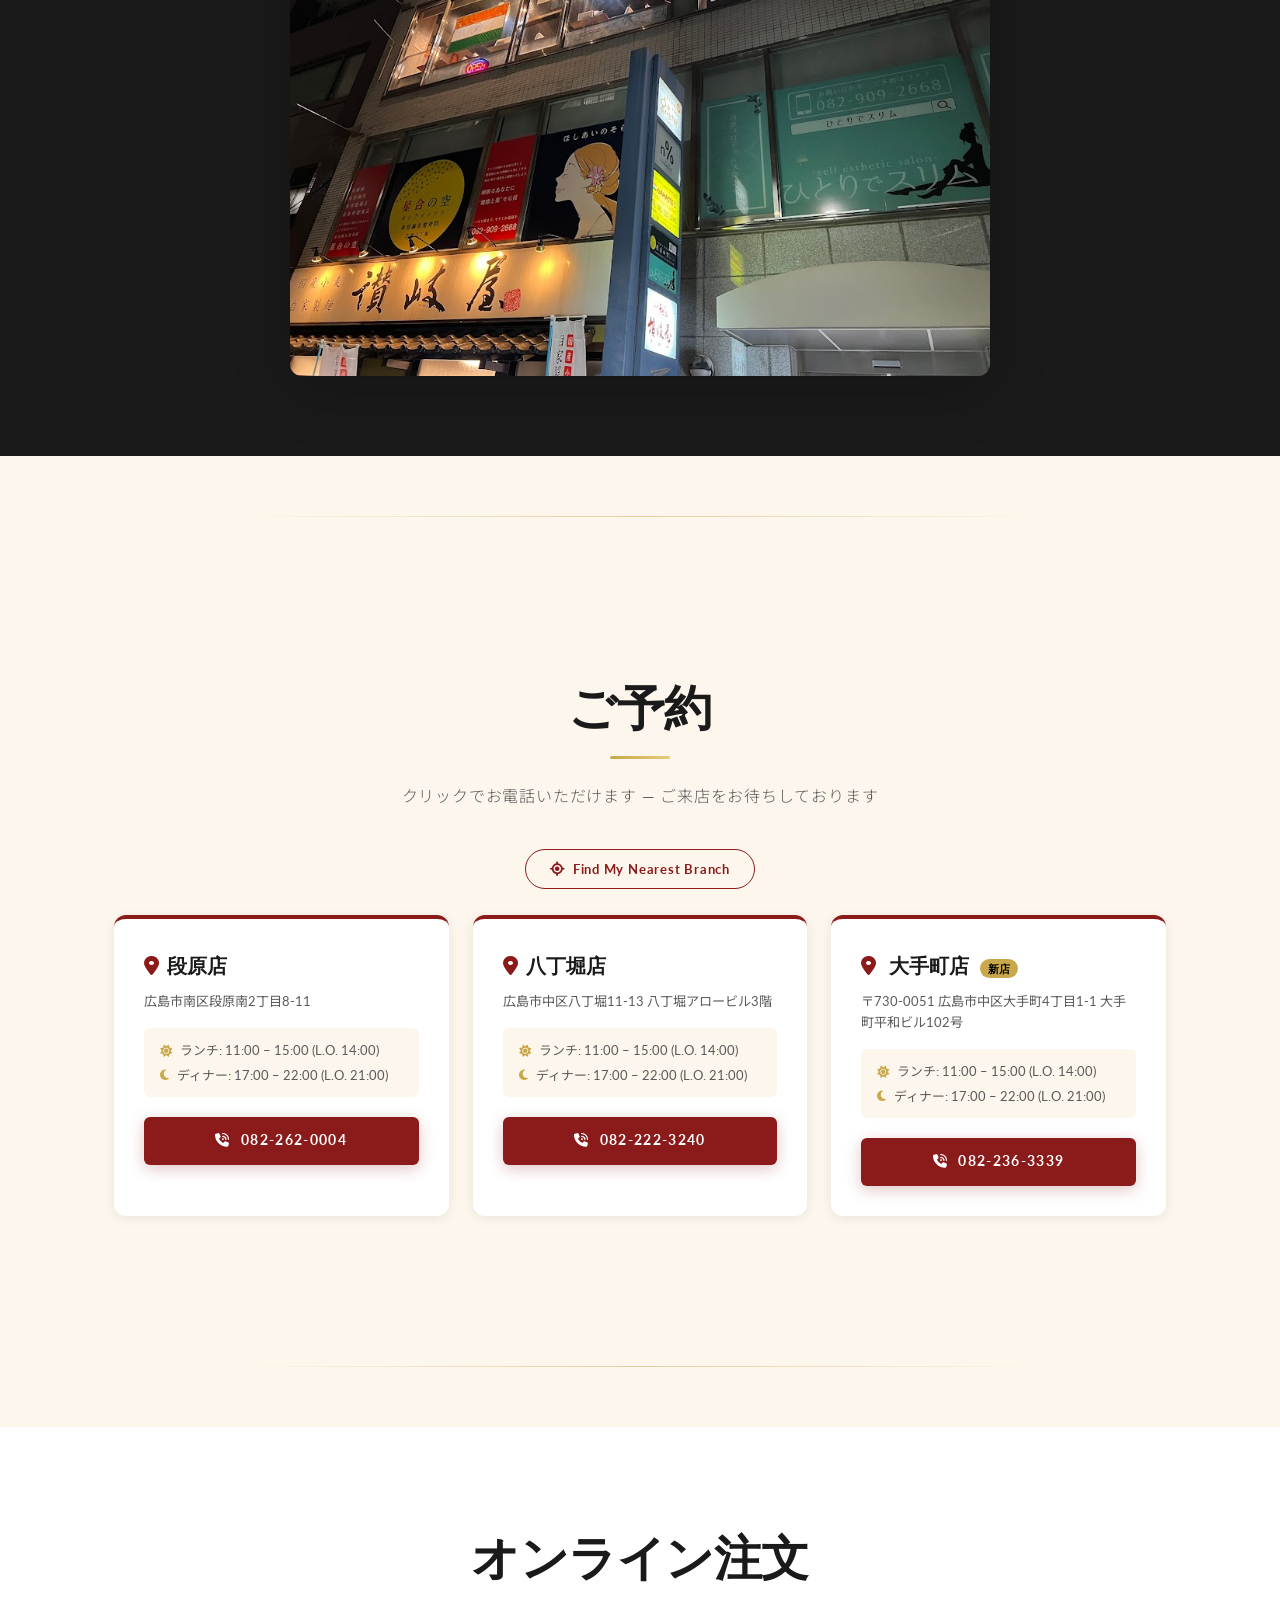
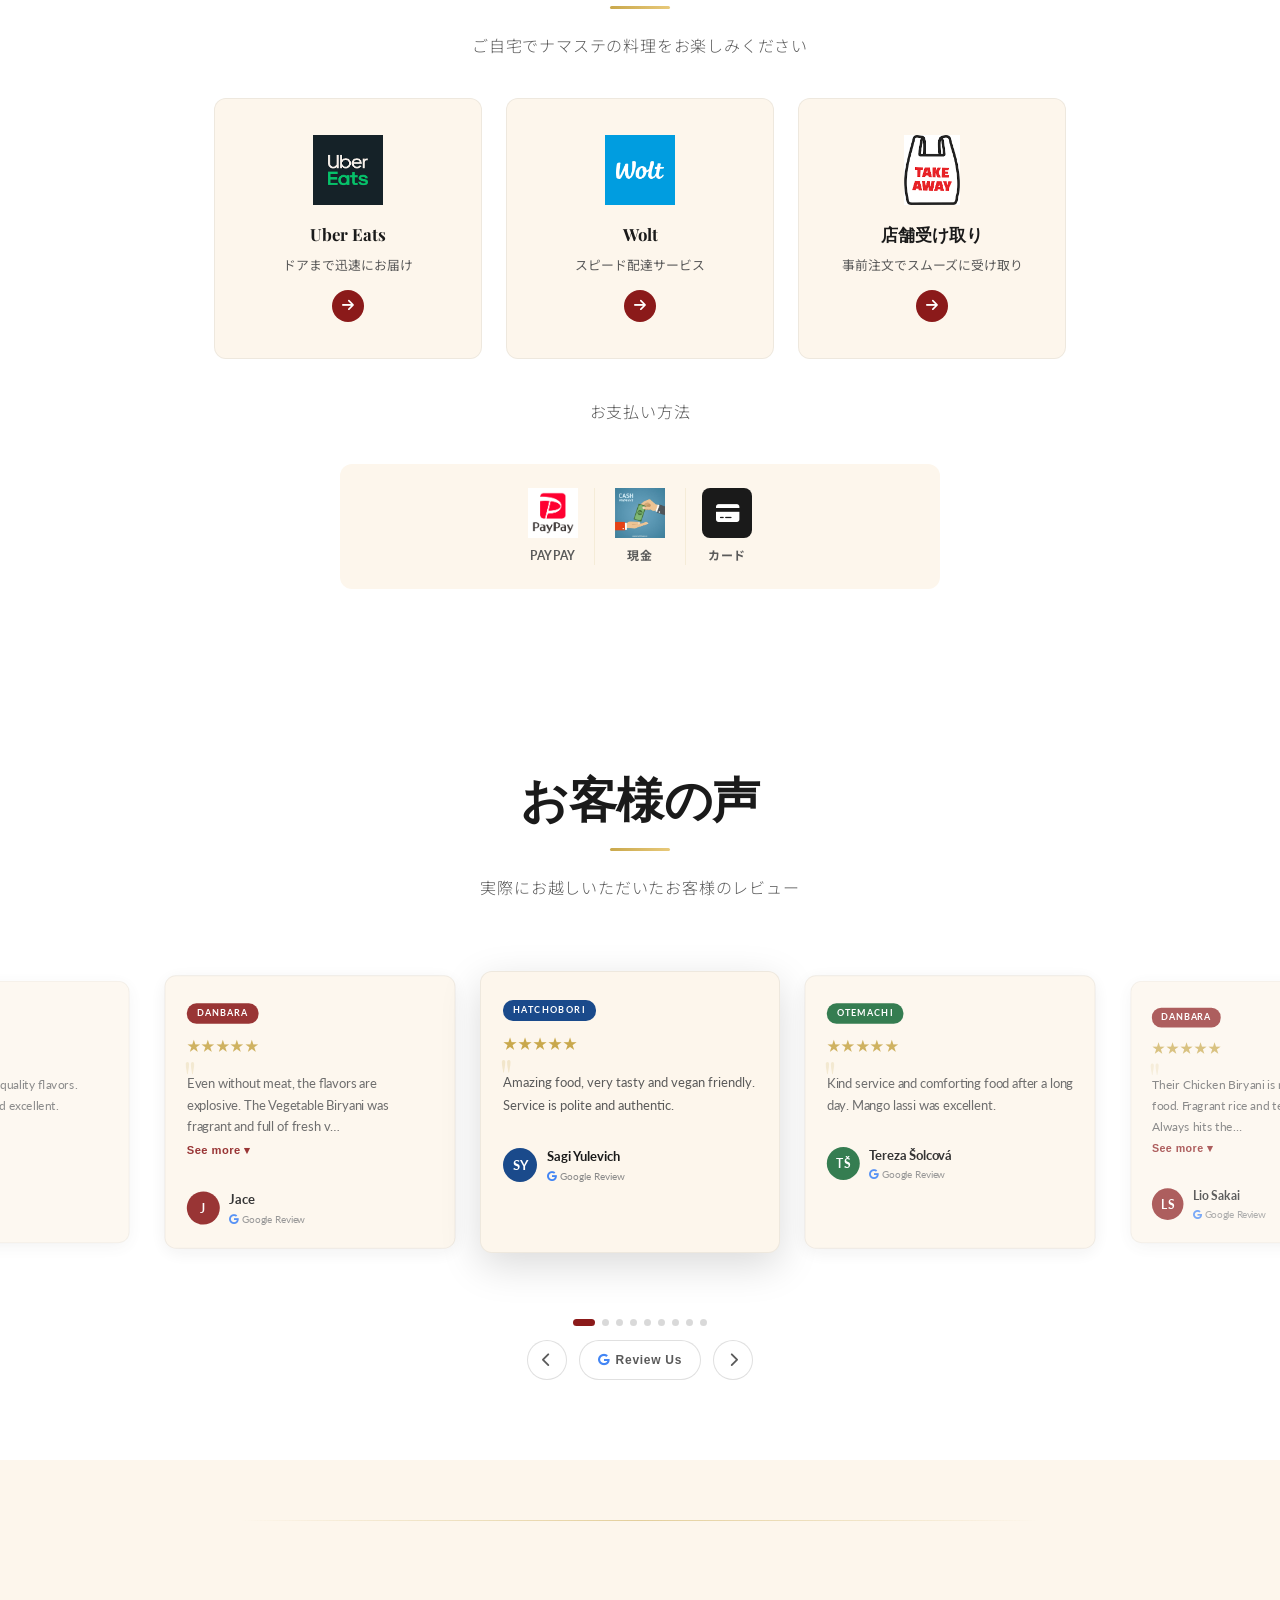
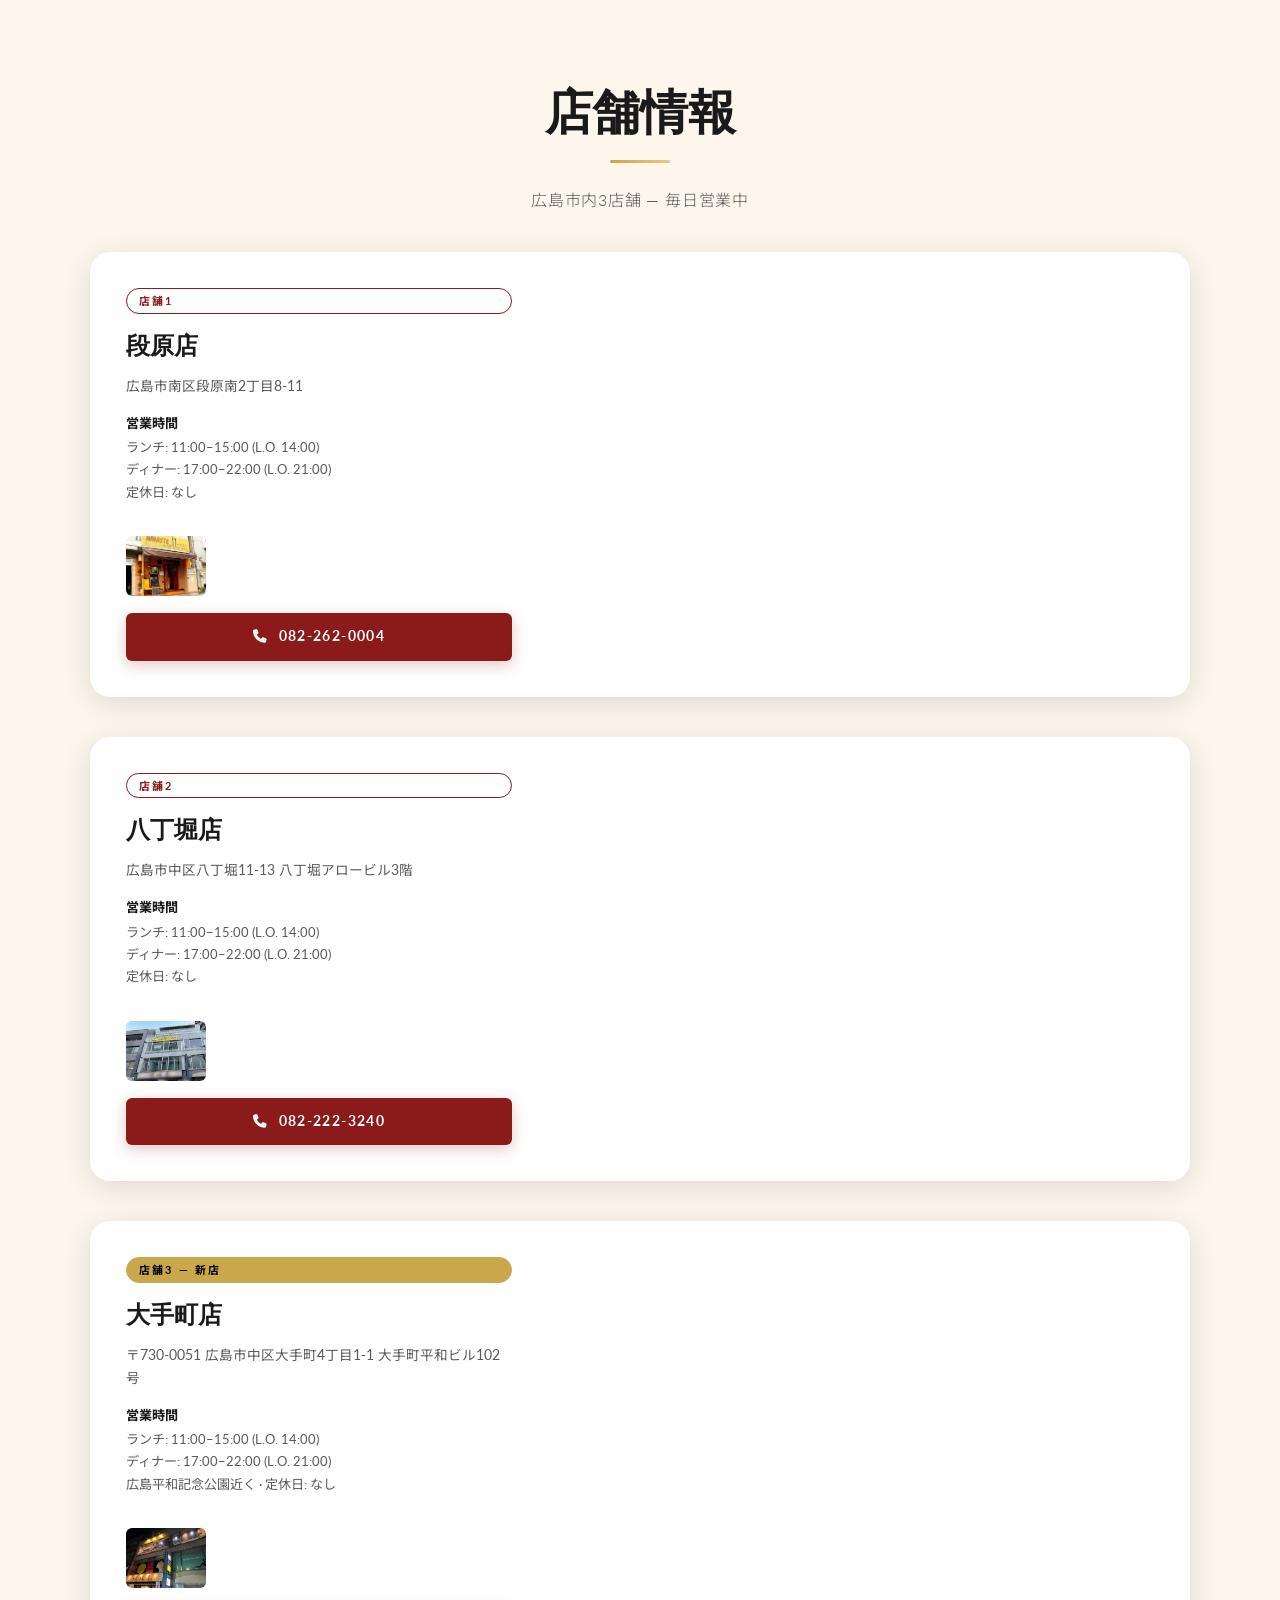
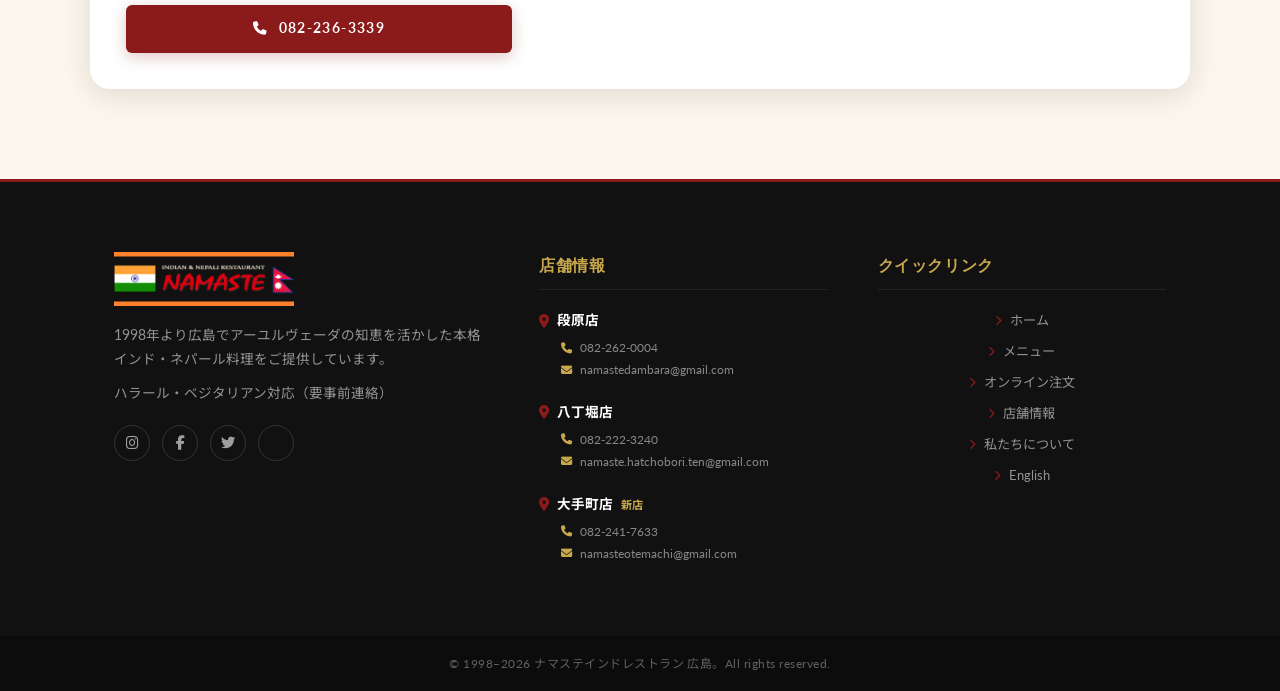
==== commit 0c7d4a5a: "Added time and fixed time status labels" ====
--- a/web-v2/index.html
+++ b/web-v2/index.html
@@ -56,6 +56,8 @@
     background:#6b7280;display:inline-block;flex-shrink:0;"></span>
   <span id="navLabel">–</span>
 </div>
+
+<div id="jpTime"></div>
 
     </nav>
   </div>
@@ -391,61 +393,55 @@
     <span class="gold-line"></span>
 <p class="section-subtitle">実際にお越しいただいたお客様のレビュー</p>
   </div>
-  <div class="reviews-grid">
-    <div class="review-card reveal">
-      <div class="review-stars">★★★★★</div>
-      <p class="review-text">The butter chicken was absolutely divine. Best Indian food in Hiroshima — we visit every
-        week. Staff are so warm and welcoming!</p>
-      <div class="review-author">
-        <div class="review-avatar">S</div>
-        <div>
-          <div class="review-name">Sarah M.</div>
-          <div class="review-source">Google Review</div>
-        </div>
-      </div>
-    </div>
-    <div class="review-card reveal">
-      <div class="review-stars">★★★★★</div>
-      <p class="review-text">広島で一番のインド料理！ナンが絶品で、カレーのスパイスが本格的。また必ず来ます。</p>
-      <div class="review-author">
-        <div class="review-avatar">田</div>
-        <div>
-          <div class="review-name">田中 健一</div>
-          <div class="review-source">Google レビュー</div>
-        </div>
-      </div>
-    </div>
-    <div class="review-card reveal">
-      <div class="review-stars">★★★★★</div>
-      <p class="review-text">Incredible Ayurvedic cuisine. The all-you-can-eat course is amazing value. Highly recommend
-        for large groups and parties!</p>
-      <div class="review-author">
-        <div class="review-avatar">J</div>
-        <div>
-          <div class="review-name">James K.</div>
-          <div class="review-source">TripAdvisor</div>
-        </div>
-      </div>
-    </div>
-    <div class="review-card reveal">
-      <div class="review-stars">★★★★☆</div>
-      <p class="review-text">Momo dumplings are a must-try. Vegetarian options are excellent and staff always
-        accommodate special requests with a smile.</p>
-      <div class="review-author">
-        <div class="review-avatar">A</div>
-        <div>
-          <div class="review-name">Aiko T.</div>
-          <div class="review-source">Tabelog</div>
-        </div>
-      </div>
-    </div>
-  </div>
-  <div class="reviews-cta">
-  <a href="https://www.google.com/maps/search/Namaste+Indian+Restaurant+Hiroshima" target="_blank">
-    <i class="fab fa-google"></i> Googleでレビューを書く
-  </a>
-  </div>
-</section>
+  <div class="reviews-scene">
+    <div class="reviews-carousel" id="reviewsCarousel"></div>
+  </div>
+  <div class="reviews-dots" id="reviewsDots"></div>
+  <div class="reviews-nav">
+    <button onclick="rMove(-1)" aria-label="Previous"><i class="fas fa-chevron-left"></i></button>
+    <button onclick="openGmap()"
+      style="padding:0 18px;width:auto;border-radius:20px;font-size:.75rem;font-weight:700;letter-spacing:.06em;gap:6px;"
+      aria-label="Leave review">
+      <i class="fab fa-google" style="color:#4285F4"></i> Review Us
+    </button>
+    <button onclick="rMove(1)" aria-label="Next"><i class="fas fa-chevron-right"></i></button>
+  </div>
+  </section>
+  
+  <!-- Google Review Popup -->
+  <div class="gmap-overlay" id="gmapOverlay" onclick="if(event.target===this)closeGmap()">
+    <div class="gmap-sheet">
+      <div class="gmap-drag"></div>
+      <h3 class="gmap-title">Leave a Google Review</h3>
+      <p class="gmap-sub">Choose your branch — opens Google Maps</p>
+      <div class="gmap-links">
+        <a class="gmap-link" href="https://g.page/r/REPLACE_DAMBARA_CID/review" target="_blank">
+          <i class="fab fa-google"></i>
+          <div class="gmap-link-info">
+            <h4>Dambara</h4><span>8-11 Dambara Minami 2-chome</span>
+          </div>
+          <span class="ext"><i class="fas fa-arrow-right"></i></span>
+        </a>
+        <a class="gmap-link" href="https://g.page/r/REPLACE_HATCHOBORI_CID/review" target="_blank">
+          <i class="fab fa-google"></i>
+          <div class="gmap-link-info">
+            <h4>Hatchobori</h4><span>3F Arrow Building, Hatchobori</span>
+          </div>
+          <span class="ext"><i class="fas fa-arrow-right"></i></span>
+        </a>
+        <a class="gmap-link" href="https://g.page/r/REPLACE_OTEMACHI_CID/review" target="_blank">
+          <i class="fab fa-google"></i>
+          <div class="gmap-link-info">
+            <h4>Otemachi <span
+                style="background:var(--gold);color:#000;font-size:.55rem;padding:1px 6px;border-radius:8px;margin-left:4px;">NEW</span>
+            </h4><span>4-1-1 Otemachi, Naka Ward</span>
+          </div>
+          <span class="ext"><i class="fas fa-arrow-right"></i></span>
+        </a>
+      </div>
+      <button class="gmap-cancel" onclick="closeGmap()">Cancel</button>
+    </div>
+  </div>
 
 <hr class="section-divider" />
 
@@ -624,14 +620,29 @@
       var dot = document.getElementById('navDot');
       var lbl = document.getElementById('navLabel');
       if (!dot || !lbl) return;
-      var open = (mins >= 660 && mins < 870) || (mins >= 1020 && mins < 1290);
-      var brk = mins >= 900 && mins < 1020;
+      var open = (mins >= 660 && mins < 870) || (mins >= 1080 && mins < 1290);
+      var brk = mins >= 900 && mins < 1080;
       var lo = (mins >= 870 && mins < 900) || (mins >= 1290 && mins < 1320);
       if (open) { dot.style.cssText = 'width:7px;height:7px;border-radius:50%;background:#22c55e;box-shadow:0 0 0 3px rgba(34,197,94,.25);display:inline-block;flex-shrink:0'; lbl.textContent = '営業中'; lbl.style.color = '#86efac'; }
       else if (lo) { dot.style.cssText = 'width:7px;height:7px;border-radius:50%;background:#f59e0b;display:inline-block;flex-shrink:0'; lbl.textContent = 'ラストオーダー'; lbl.style.color = '#fcd34d'; }
       else if (brk) { dot.style.cssText = 'width:7px;height:7px;border-radius:50%;background:#f59e0b;display:inline-block;flex-shrink:0'; lbl.textContent = '休憩中'; lbl.style.color = '#fcd34d'; }
       else { dot.style.cssText = 'width:7px;height:7px;border-radius:50%;background:#dc2626;display:inline-block;flex-shrink:0'; lbl.textContent = '閉店'; lbl.style.color = '#fca5a5'; }
     })();
+
+    // JPN Time
+      function getJapanTime() {
+        return new Date().toLocaleTimeString('en-US', {
+          timeZone: 'Asia/Tokyo',
+          hour: '2-digit',
+          minute: '2-digit',
+          second: '2-digit',
+          hour12: false
+        });
+      }
+
+      setInterval(() => {
+        document.getElementById('jpTime').textContent = getJapanTime();
+      }, 1000);
 </script>
 
 </body>
--- a/web-v2/css/index.css
+++ b/web-v2/css/index.css
@@ -1631,5 +1631,327 @@
   }
 }
 
-/*End of Review part */
-
+
+/* ── 3D REVIEW CAROUSEL ── */
+.reviews-section {
+  padding: 80px 0;
+  background: var(--white);
+  overflow: hidden
+}
+
+.reviews-scene {
+  perspective: 1200px;
+  width: 100%;
+  padding: 20px 0 40px;
+  position: relative
+}
+
+.reviews-carousel {
+  display: flex;
+  gap: 20px;
+  transition: transform .6s cubic-bezier(.4, 0, .2, 1);
+  padding: 10px 0;
+  will-change: transform;
+}
+
+.review-card {
+  flex-shrink: 0;
+  width: 300px;
+  background: var(--cream);
+  border-radius: var(--radius-md);
+  padding: 22px;
+  border: 1px solid rgba(0, 0, 0, .06);
+  box-shadow: 0 4px 20px rgba(0, 0, 0, .07);
+  transition: transform .4s ease, box-shadow .4s ease, opacity .4s ease;
+  cursor: pointer;
+  position: relative;
+  transform: scale(.93);
+  opacity: .7;
+}
+
+.review-card.active {
+  transform: scale(1);
+  opacity: 1;
+  box-shadow: 0 12px 40px rgba(0, 0, 0, .15)
+}
+
+.review-card.active-adj {
+  transform: scale(.97);
+  opacity: .88
+}
+
+.review-branch-tag {
+  display: inline-block;
+  font-size: .58rem;
+  font-weight: 700;
+  letter-spacing: .15em;
+  text-transform: uppercase;
+  padding: 3px 10px;
+  border-radius: 10px;
+  background: var(--crimson);
+  color: #fff;
+  margin-bottom: 12px;
+}
+
+.review-stars {
+  color: var(--gold);
+  font-size: .88rem;
+  letter-spacing: 1px;
+  margin-bottom: 10px
+}
+
+.review-quote {
+  font-size: .82rem;
+  color: var(--text-mid);
+  line-height: 1.7;
+  position: relative;
+  padding-top: 6px;
+}
+
+.review-quote::before {
+  content: '"';
+  font-family: 'Playfair Display', serif;
+  font-size: 3rem;
+  color: var(--gold);
+  opacity: .2;
+  position: absolute;
+  top: -14px;
+  left: -4px;
+  line-height: 1;
+}
+
+.review-short {
+  display: block
+}
+
+.review-full {
+  display: none
+}
+
+.review-seemore {
+  display: inline-block;
+  margin-top: 6px;
+  font-size: .72rem;
+  font-weight: 700;
+  color: var(--crimson);
+  cursor: pointer;
+  border: none;
+  background: none;
+  padding: 0;
+  letter-spacing: .04em;
+}
+
+.review-author {
+  display: flex;
+  align-items: center;
+  gap: 10px;
+  margin-top: 16px;
+  padding-top: 14px;
+  border-top: 1px solid var(--cream-d)
+}
+
+.review-avatar {
+  width: 34px;
+  height: 34px;
+  border-radius: 50%;
+  background: var(--crimson);
+  display: flex;
+  align-items: center;
+  justify-content: center;
+  color: #fff;
+  font-weight: 700;
+  font-size: .8rem;
+  flex-shrink: 0;
+}
+
+.review-meta-name {
+  font-size: .82rem;
+  font-weight: 700;
+  color: var(--charcoal)
+}
+
+.review-meta-src {
+  font-size: .65rem;
+  color: var(--text-light);
+  margin-top: 1px
+}
+
+/* Nav dots */
+.reviews-dots {
+  display: flex;
+  justify-content: center;
+  gap: 7px;
+  margin-top: 16px
+}
+
+.rdot {
+  width: 7px;
+  height: 7px;
+  border-radius: 50%;
+  background: rgba(0, 0, 0, .15);
+  cursor: pointer;
+  transition: .3s;
+  border: none;
+  padding: 0
+}
+
+.rdot.active {
+  background: var(--crimson);
+  width: 22px;
+  border-radius: 4px
+}
+
+/* Arrows */
+.reviews-nav {
+  display: flex;
+  justify-content: center;
+  gap: 12px;
+  margin-top: 14px
+}
+
+.reviews-nav button {
+  width: 40px;
+  height: 40px;
+  border-radius: 50%;
+  border: 1.5px solid rgba(0, 0, 0, .12);
+  background: #fff;
+  color: var(--text-mid);
+  font-size: .9rem;
+  cursor: pointer;
+  transition: .2s;
+  display: flex;
+  align-items: center;
+  justify-content: center;
+}
+
+.reviews-nav button:hover {
+  background: var(--crimson);
+  color: #fff;
+  border-color: var(--crimson)
+}
+
+/* Google popup */
+.gmap-overlay {
+  position: fixed;
+  inset: 0;
+  background: rgba(0, 0, 0, .7);
+  z-index: 2000;
+  display: flex;
+  align-items: flex-end;
+  justify-content: center;
+  opacity: 0;
+  pointer-events: none;
+  transition: opacity .25s;
+}
+
+.gmap-overlay.open {
+  opacity: 1;
+  pointer-events: all
+}
+
+.gmap-sheet {
+  background: #fff;
+  border-radius: 20px 20px 0 0;
+  width: 100%;
+  max-width: 480px;
+  padding: 20px 18px 36px;
+  transform: translateY(100%);
+  transition: transform .35s cubic-bezier(.2, 1, .3, 1);
+  padding-bottom: env(safe-area-inset-bottom, 28px);
+}
+
+.gmap-overlay.open .gmap-sheet {
+  transform: translateY(0)
+}
+
+.gmap-drag {
+  width: 36px;
+  height: 4px;
+  border-radius: 2px;
+  background: #e0e0e0;
+  margin: 0 auto 16px
+}
+
+.gmap-title {
+  font-family: 'Playfair Display', serif;
+  font-size: 1.05rem;
+  color: var(--charcoal);
+  margin-bottom: 4px
+}
+
+.gmap-sub {
+  font-size: .75rem;
+  color: var(--text-mid);
+  margin-bottom: 18px
+}
+
+.gmap-links {
+  display: flex;
+  flex-direction: column;
+  gap: 10px
+}
+
+.gmap-link {
+  display: flex;
+  align-items: center;
+  gap: 12px;
+  padding: 14px 16px;
+  border: 1.5px solid rgba(0, 0, 0, .09);
+  border-radius: 10px;
+  text-decoration: none;
+  color: var(--charcoal);
+  transition: .2s;
+}
+
+.gmap-link:active {
+  background: var(--cream);
+  transform: scale(.98)
+}
+
+.gmap-link i {
+  color: #4285F4;
+  font-size: 1rem
+}
+
+.gmap-link-info h4 {
+  font-size: .88rem;
+  font-weight: 700
+}
+
+.gmap-link-info span {
+  font-size: .72rem;
+  color: var(--text-mid)
+}
+
+.gmap-link .ext {
+  margin-left: auto;
+  color: var(--text-light);
+  font-size: .75rem
+}
+
+.gmap-cancel {
+  margin-top: 14px;
+  width: 100%;
+  padding: 13px;
+  background: transparent;
+  border: 1.5px solid rgba(0, 0, 0, .1);
+  border-radius: 10px;
+  font-size: .82rem;
+  font-weight: 700;
+  color: var(--text-mid);
+  cursor: pointer;
+}
+
+@media(max-width:600px) {
+  .review-card {
+    width: 260px
+  }
+}
+
+@media(max-width:400px) {
+  .review-card {
+    width: 88vw
+  }
+}
+
+/*End of Review part */
